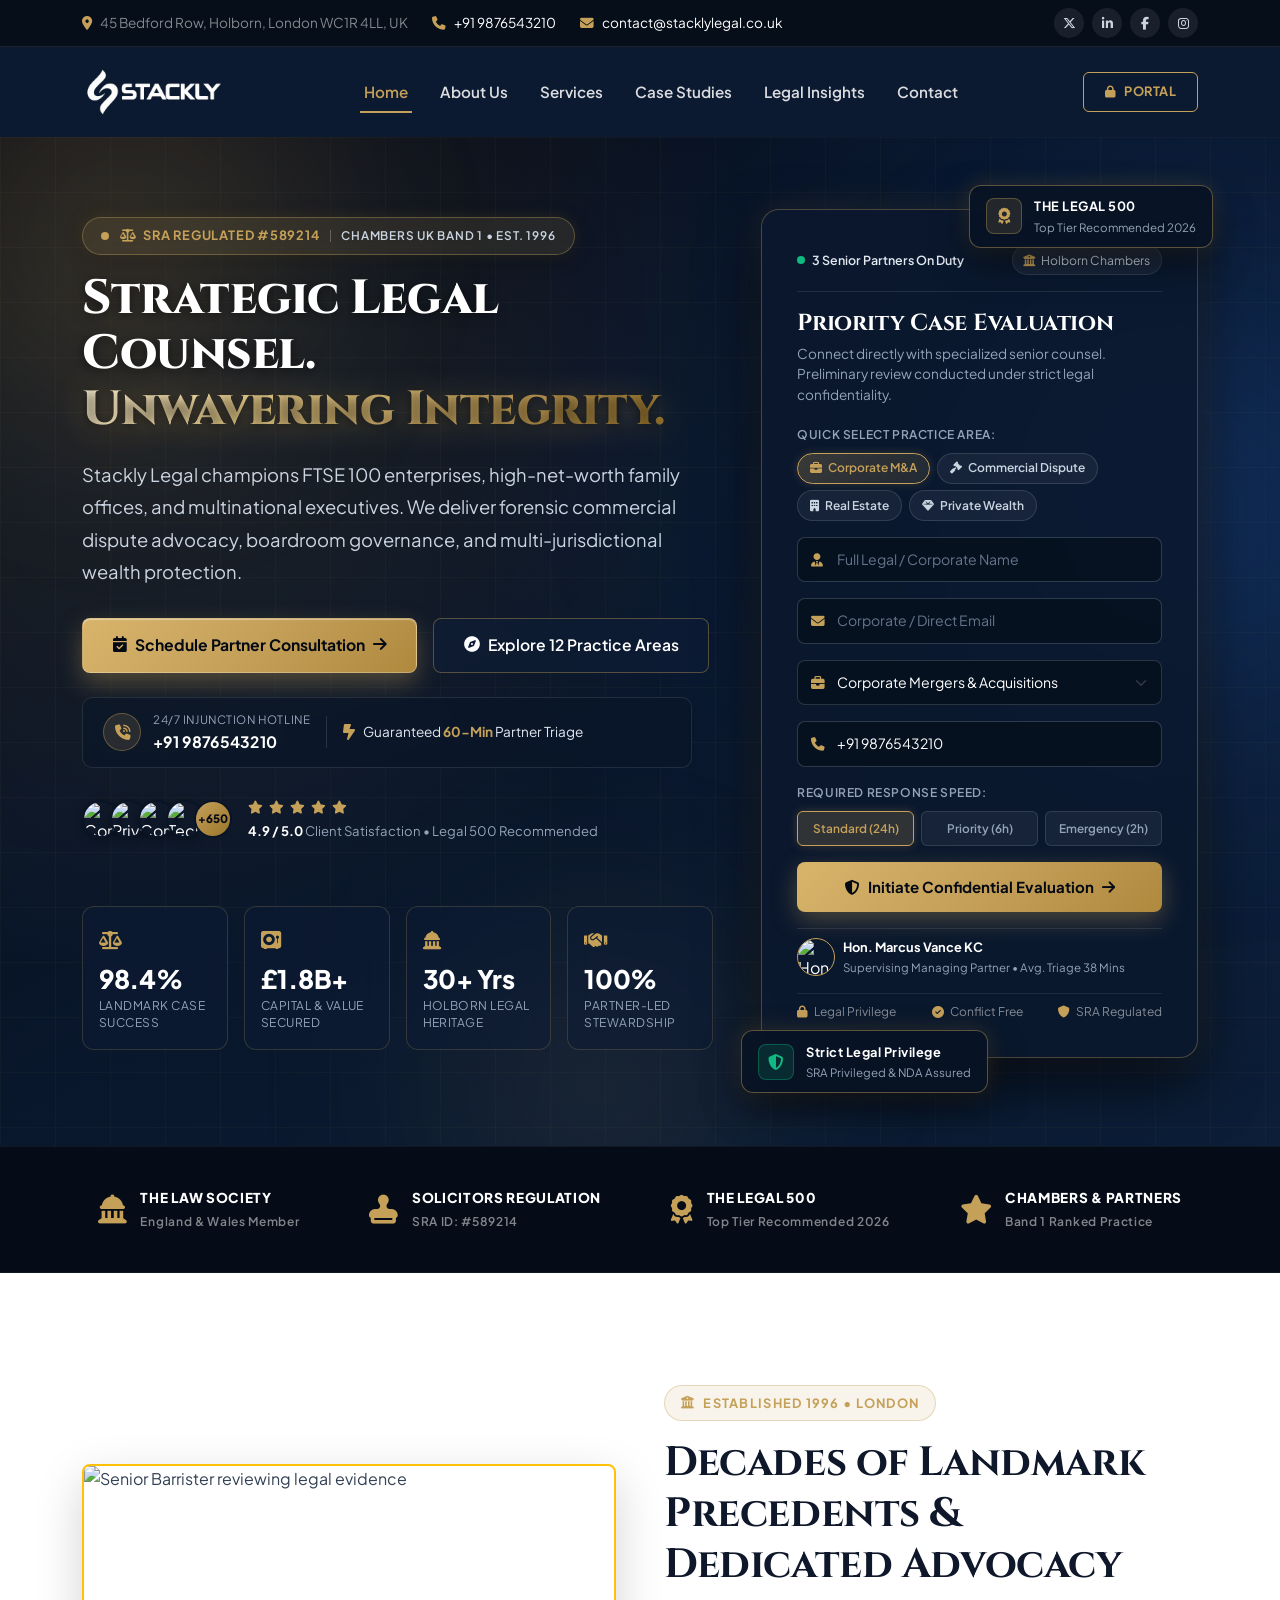
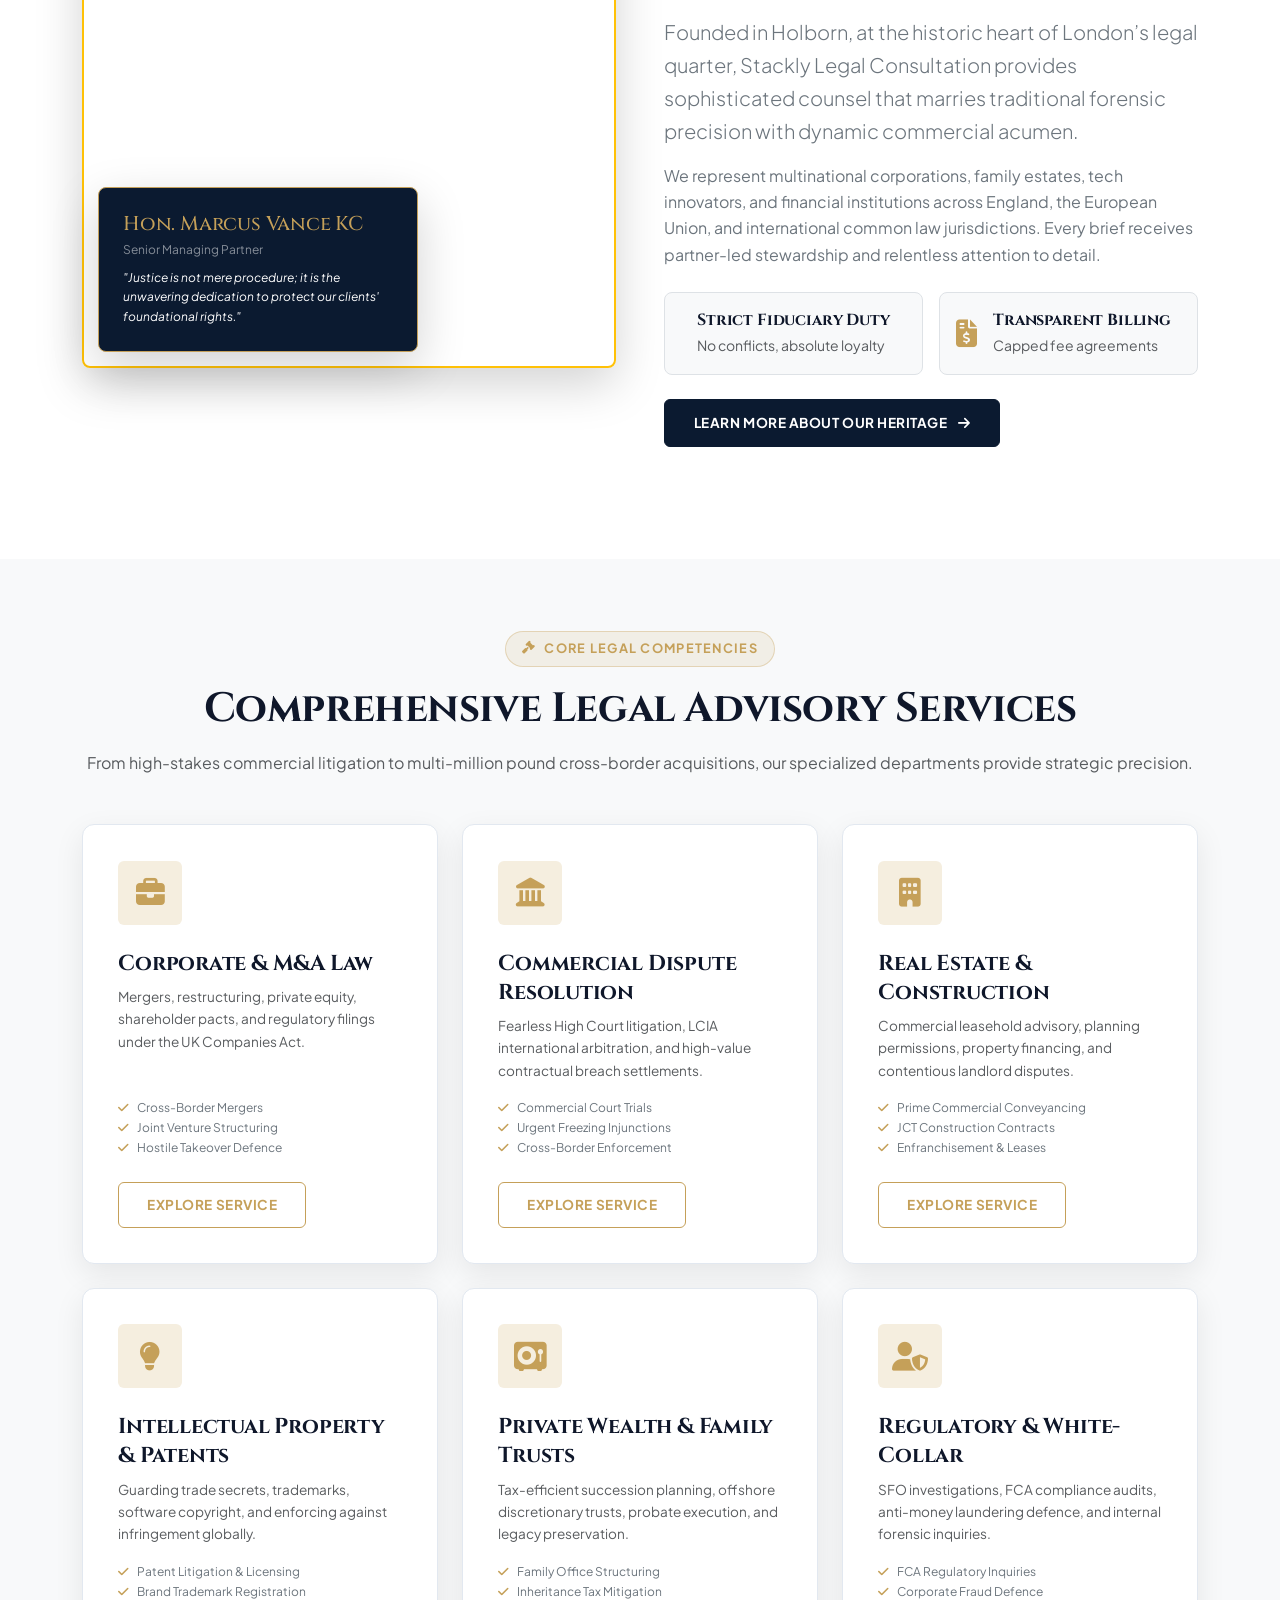
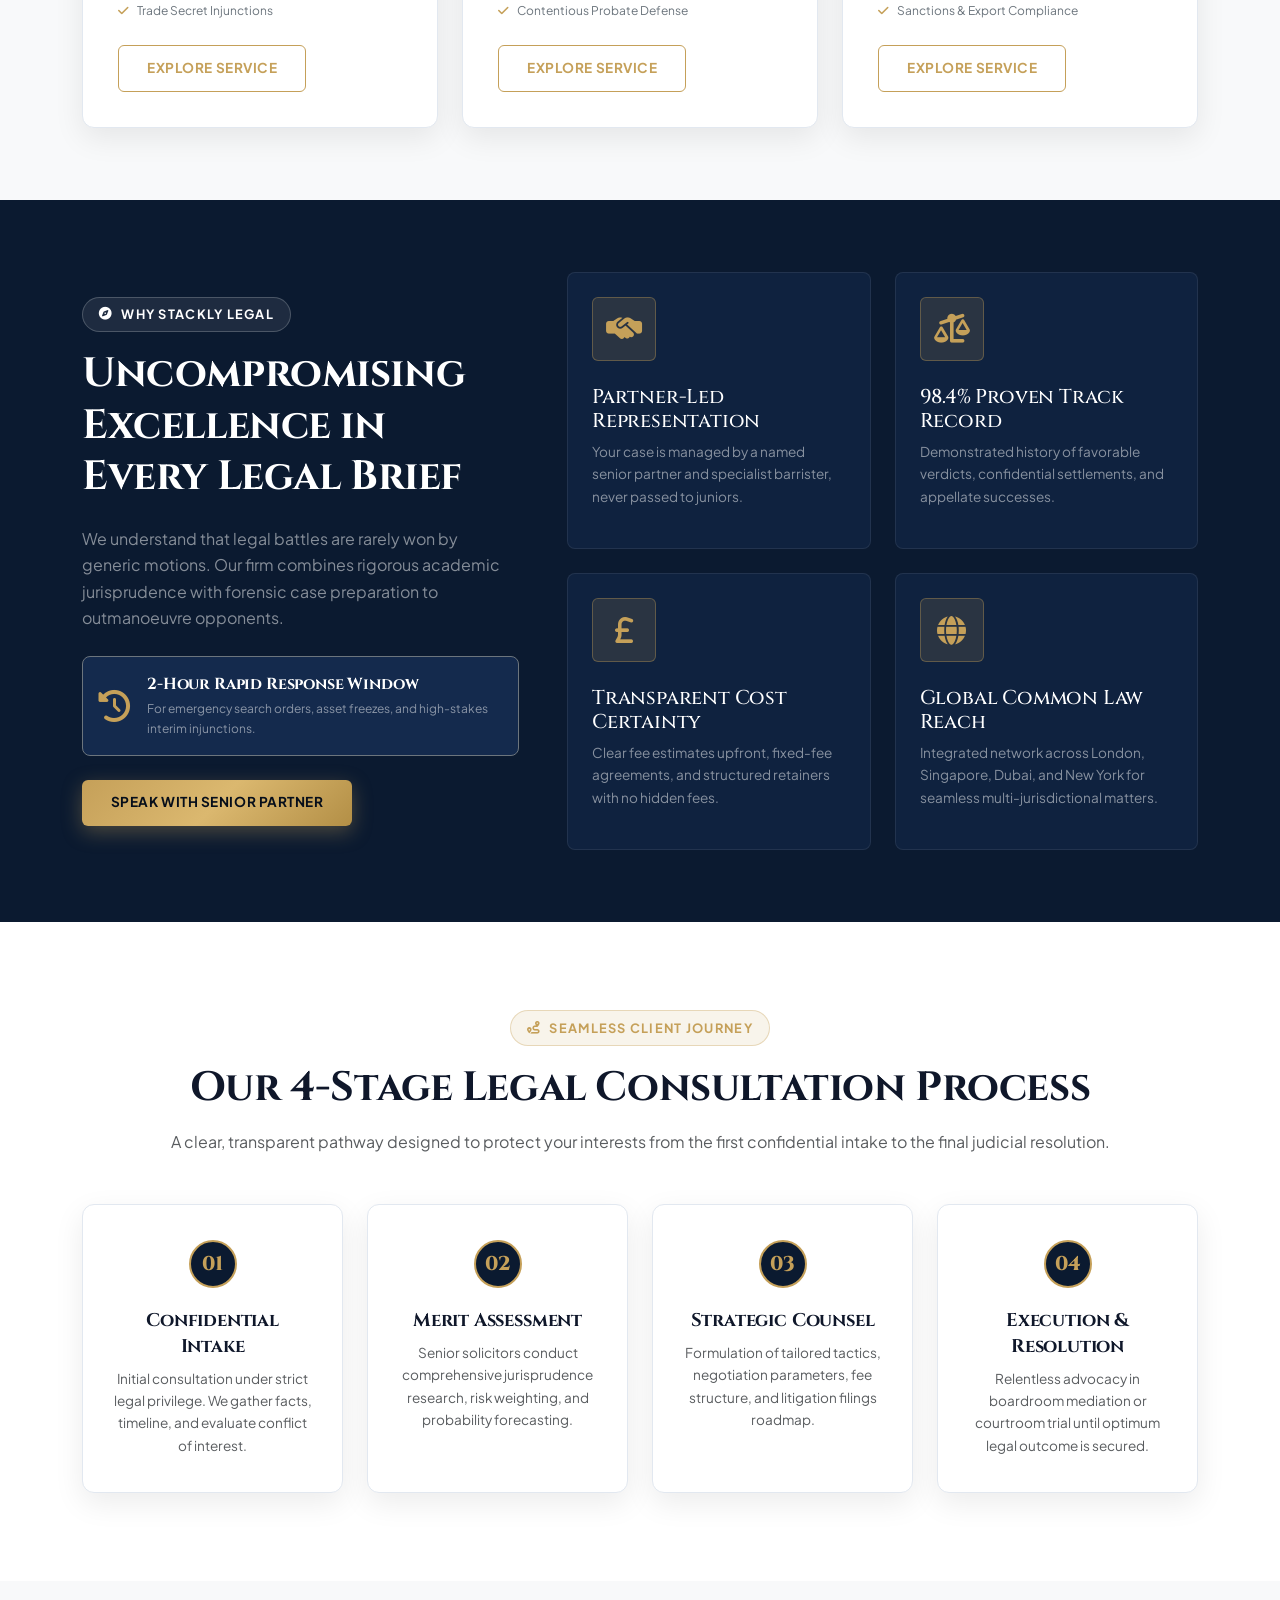
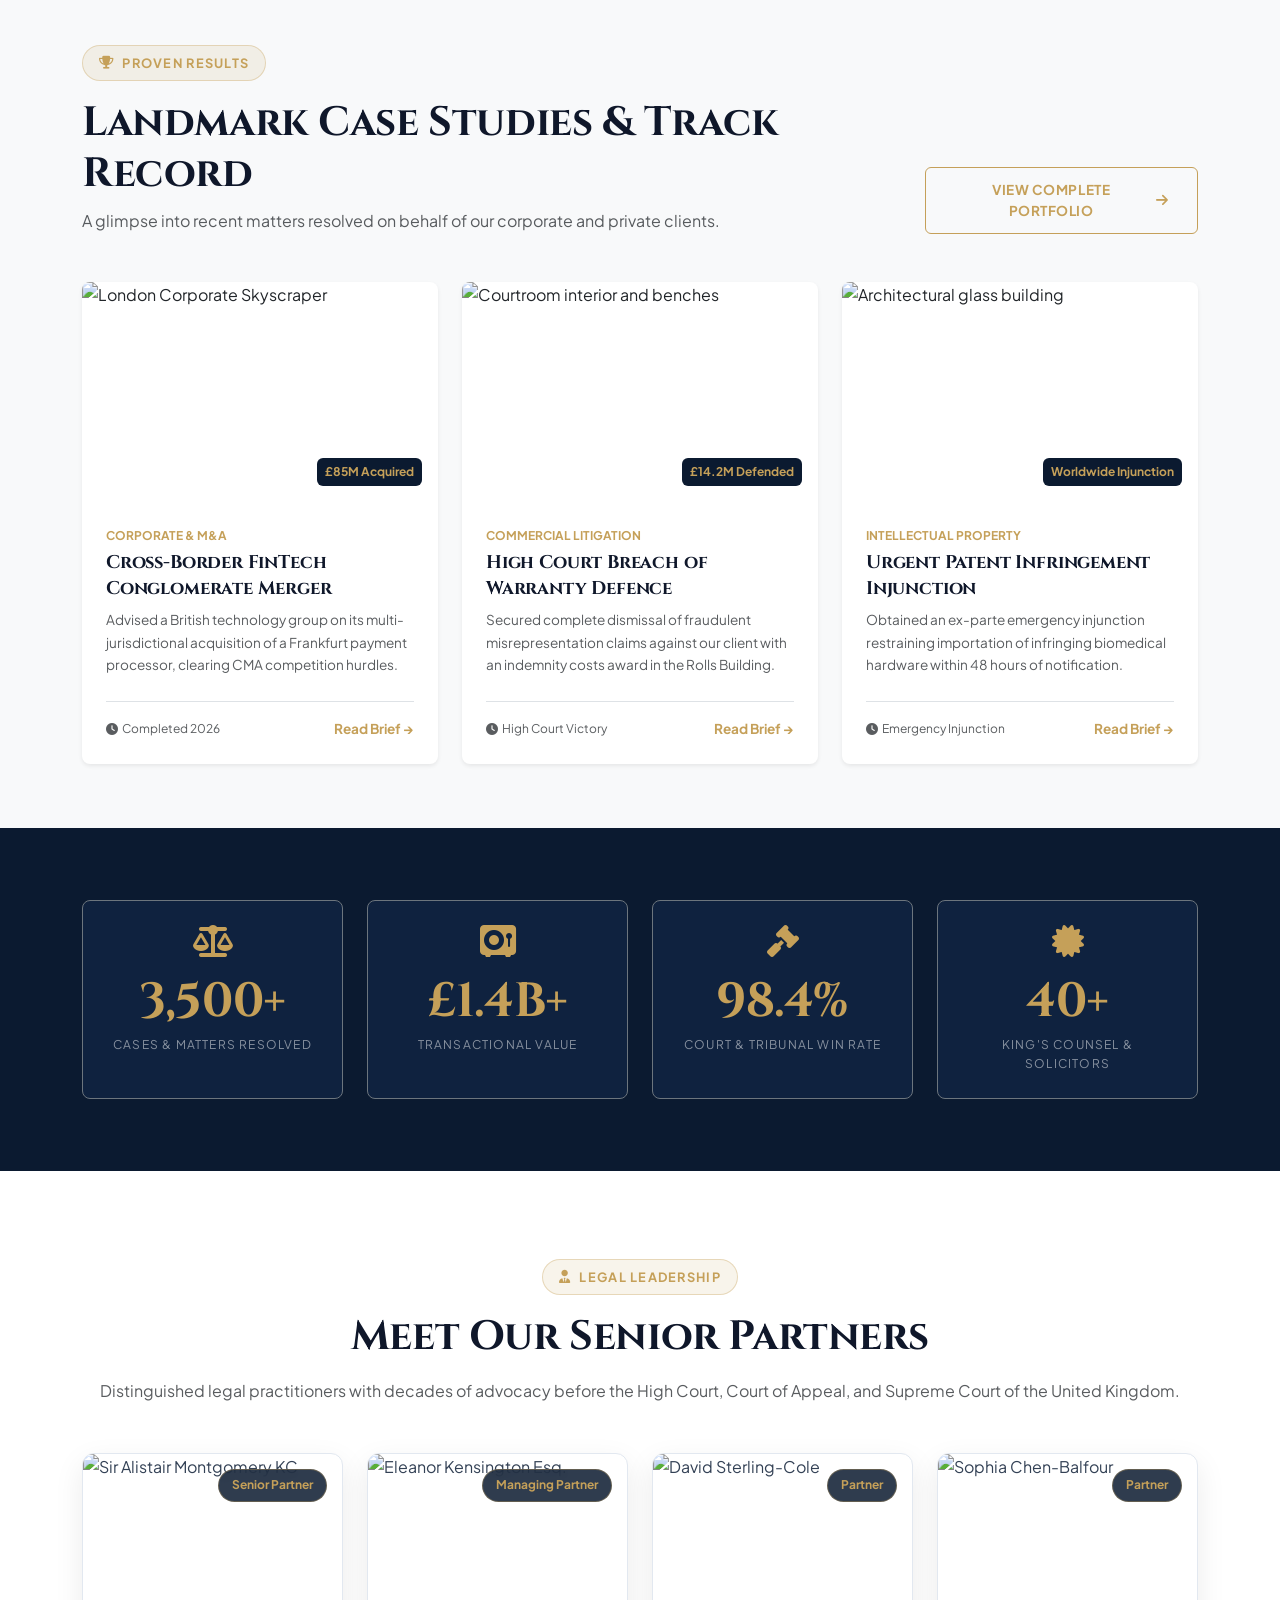
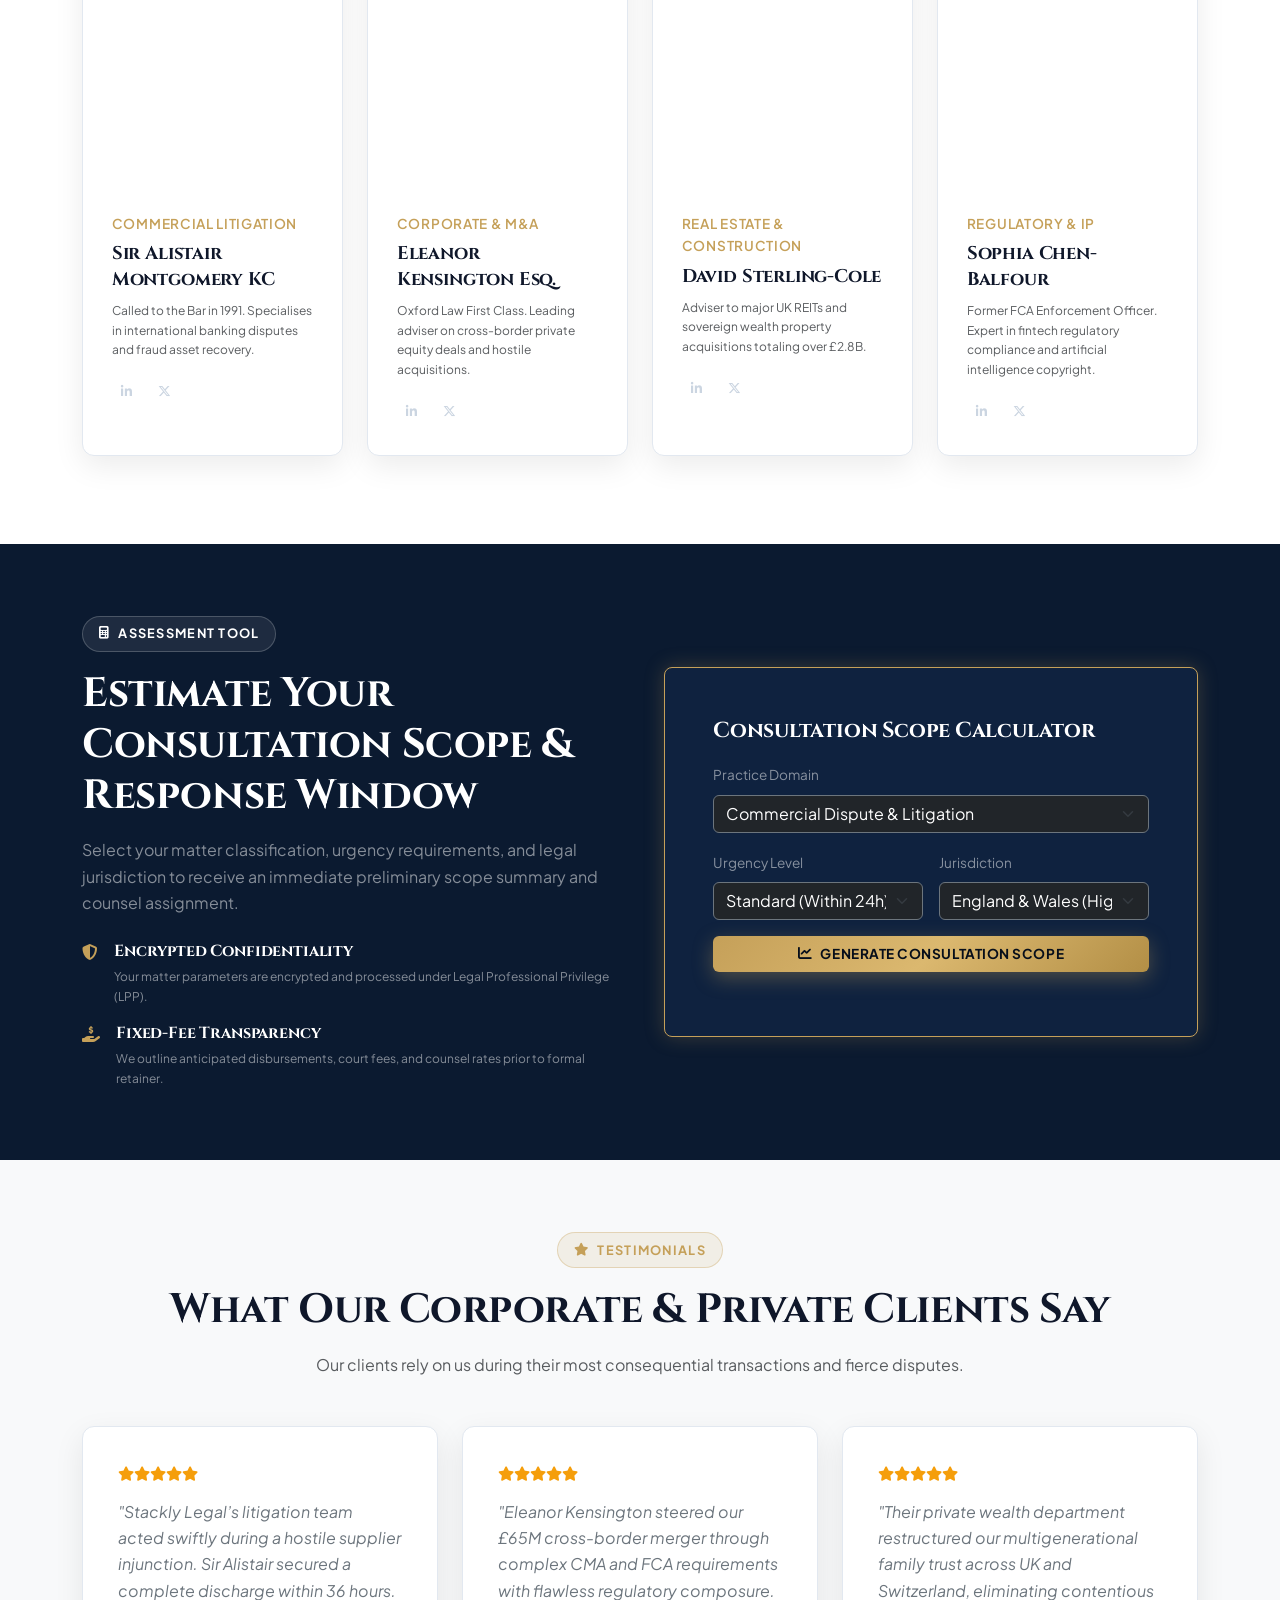
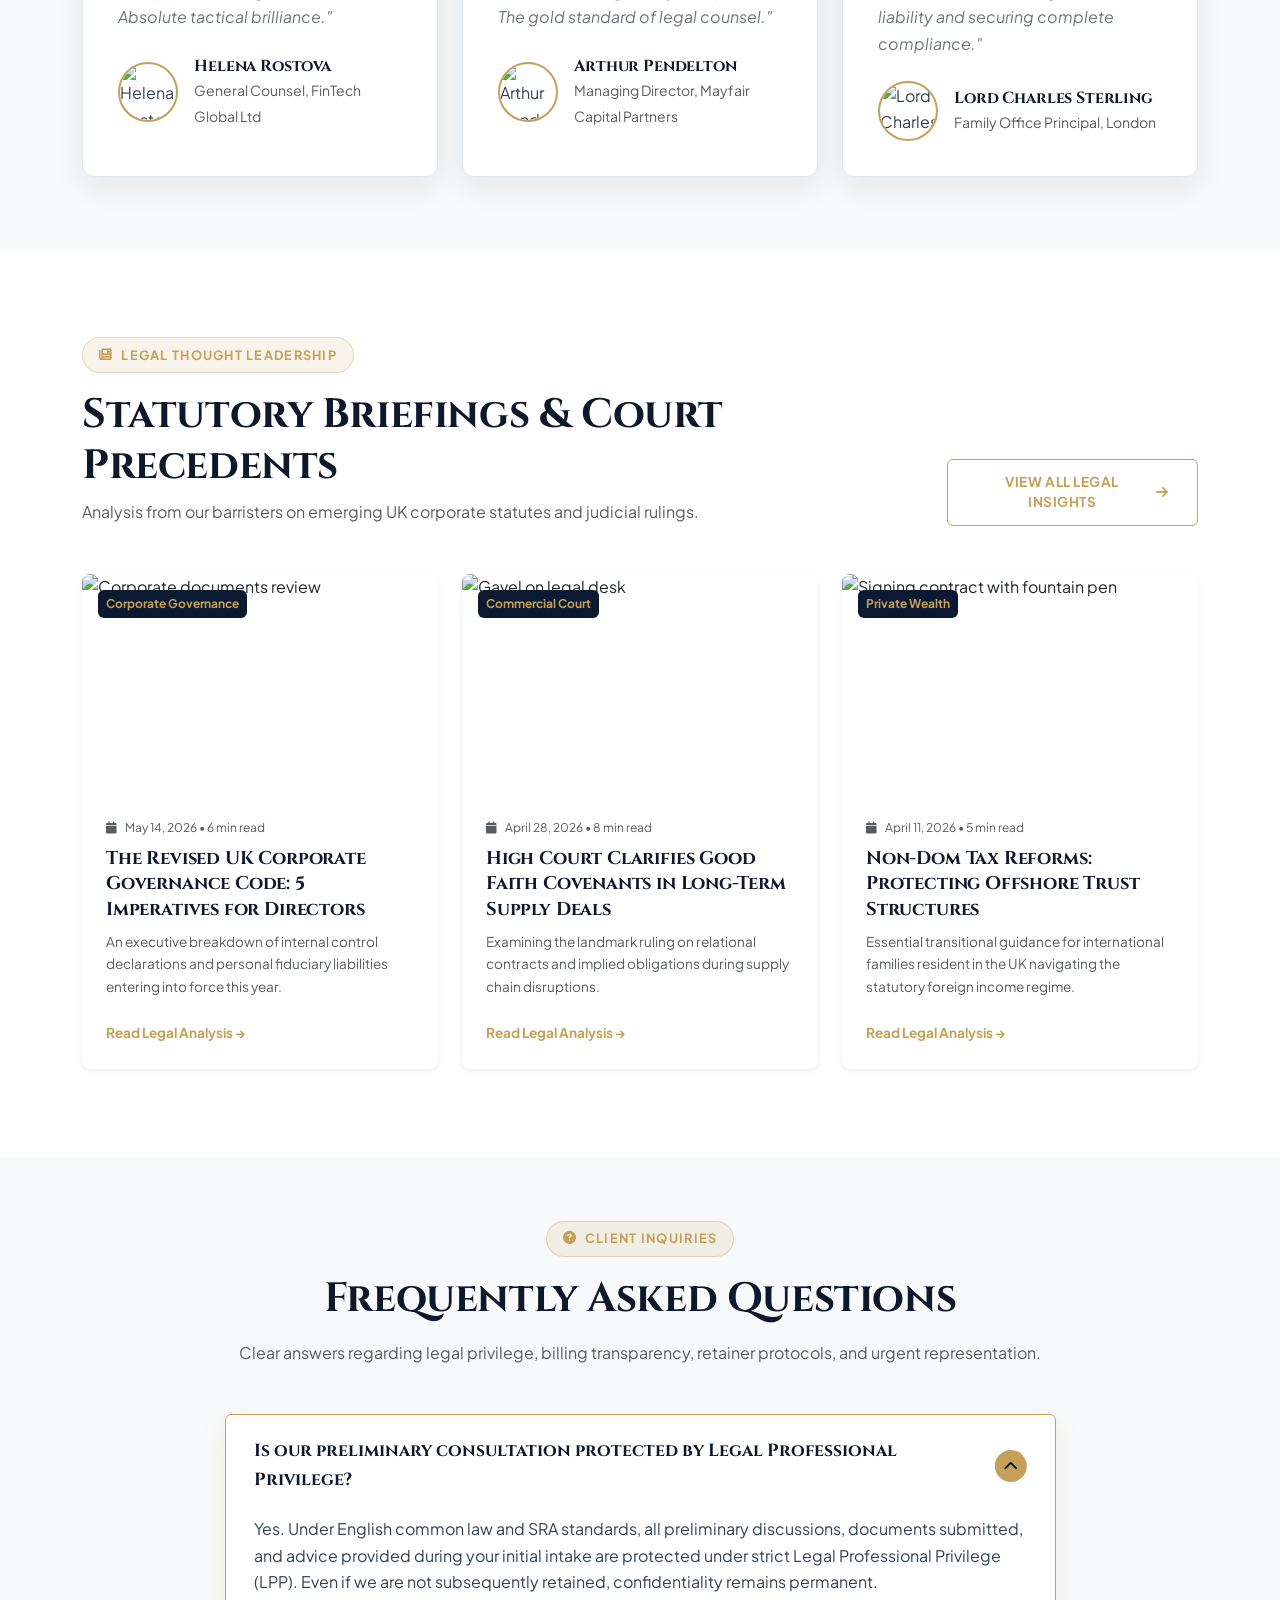
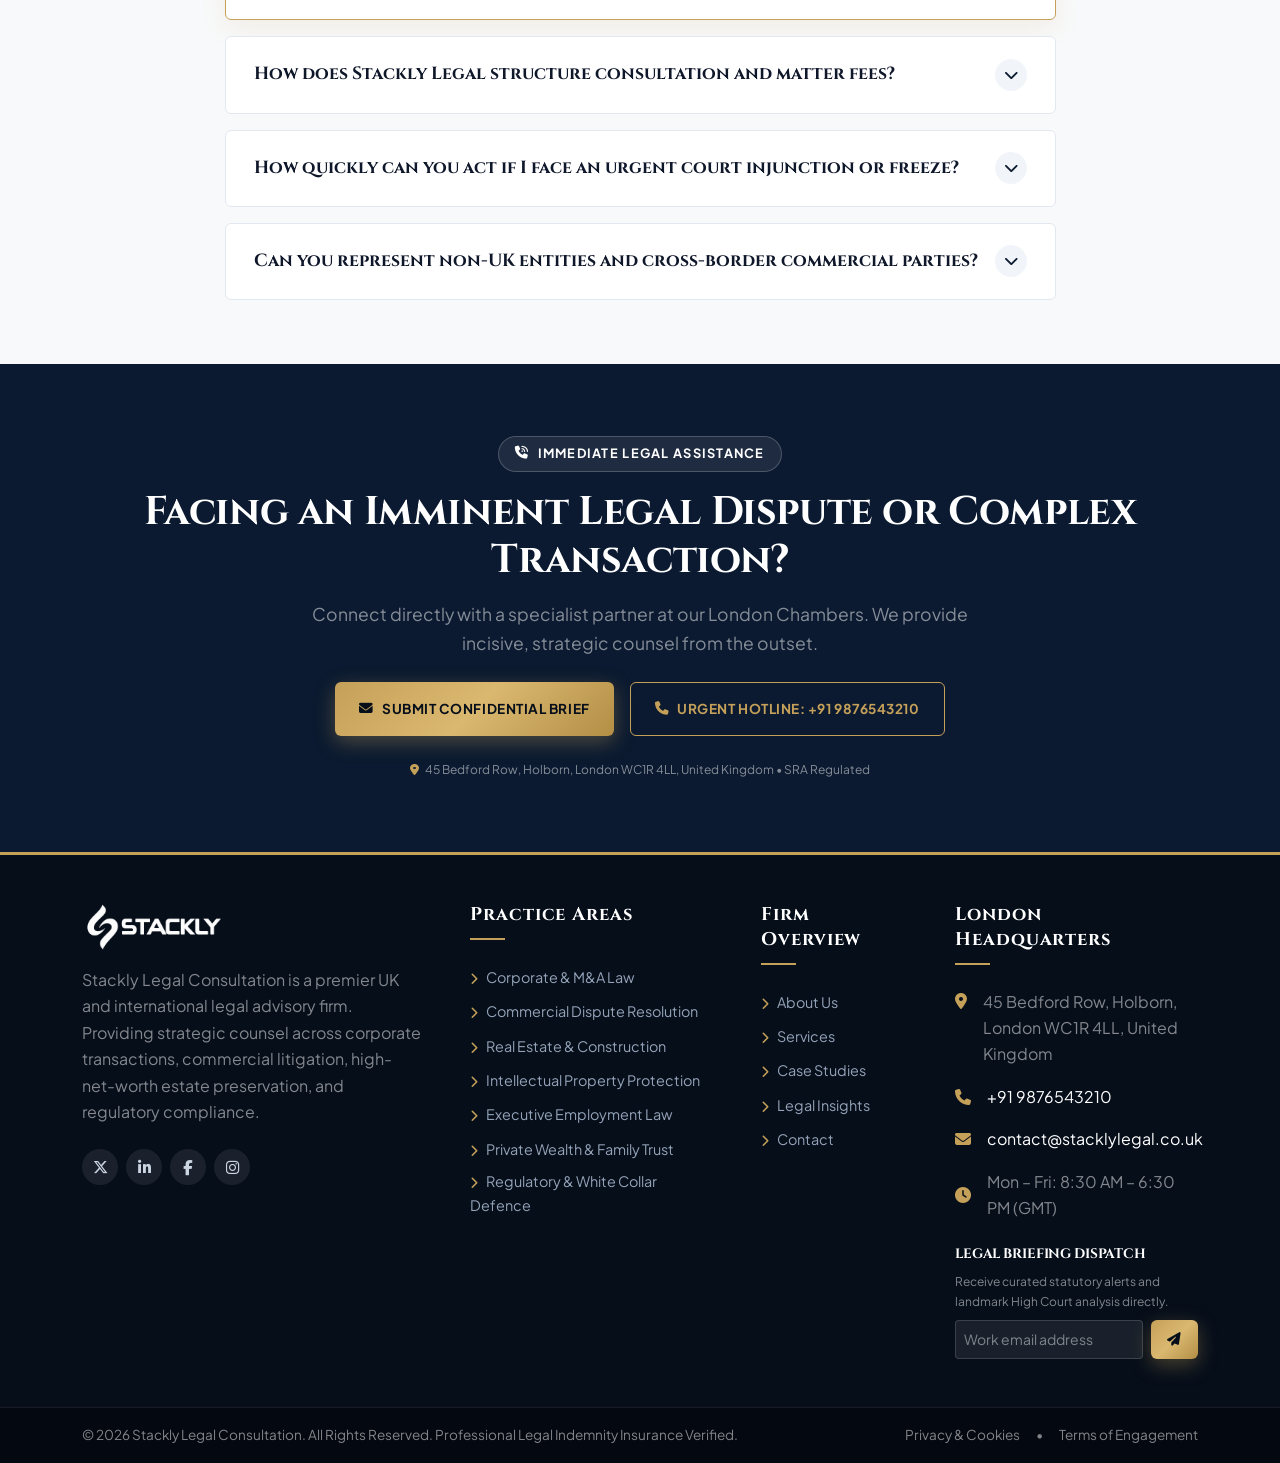
==== index.html @ b8ff61b1 "first commit" ====
<!doctype html>
<html lang="en">
  <head>
    <meta charset="UTF-8" />
    <meta name="viewport" content="width=device-width, initial-scale=1.0" />
    <title>
      Stackly Legal Consultation | Premier UK & International Solicitors
    </title>
    <meta
      name="description"
      content="Authoritative legal counsel in Corporate M&A, Commercial Litigation, Real Estate, and Private Wealth. SRA regulated solicitors in Holborn, London."
    />

    <!-- Favicon -->
    <link rel="icon" type="image/webp" href="assets/images/logoStackly.webp" />

    <!-- Bootstrap 5.3 CSS -->
    <link
      href="https://cdn.jsdelivr.net/npm/bootstrap@5.3.0/dist/css/bootstrap.min.css"
      rel="stylesheet"
    />

    <!-- FontAwesome 6 Icons CDN -->
    <link
      rel="stylesheet"
      href="https://cdnjs.cloudflare.com/ajax/libs/font-awesome/6.7.2/css/all.min.css"
    />

    <!-- Google Fonts: Cinzel & Plus Jakarta Sans -->
    <link rel="preconnect" href="https://fonts.googleapis.com" />
    <link rel="preconnect" href="https://fonts.gstatic.com" crossorigin />
    <link
      href="https://fonts.googleapis.com/css2?family=Cinzel:wght@600;700;800;900&family=Plus+Jakarta+Sans:wght@300;400;500;600;700;800&display=swap"
      rel="stylesheet"
    />

    <!-- Master Stylesheet -->
    <link rel="stylesheet" href="assets/css/styles.css" />
  </head>
  <body>
    <!-- Dynamic Header Component Placeholder -->
    <div id="header-placeholder"></div>

    <!-- MAIN CONTENT CONTAINER -->
    <main>
      <!-- ── SECTION 1: HERO SECTION ─────────────────────────────────────────── -->
      <section class="home-hero-section">
        <!-- Ambient Atmospheric Lighting Elements -->
        <div class="hero-ambient-glow glow-1"></div>
        <div class="hero-ambient-glow glow-2"></div>
        <div class="hero-ambient-glow glow-3"></div>
        <div class="hero-grid-overlay"></div>
        <div class="hero-bg-silhouette"></div>

        <div class="container position-relative z-2">
          <div class="row align-items-center g-5">
            <!-- Left Hero Content Column -->
            <div class="col-lg-7 col-12 home-hero-content">
              <!-- SRA Prestige Authority Pill -->
              <div class="hero-prestige-pill mb-3">
                <span class="hero-pulse-dot"></span>
                <span class="pill-bold">
                  <i class="fa-solid fa-scale-balanced me-1 text-gold"></i> SRA
                  REGULATED #589214
                </span>
                <span class="pill-divider"></span>
                <span class="pill-text"
                  >CHAMBERS UK BAND 1 &bull; EST. 1996</span
                >
              </div>

              <!-- Main Hero Headline -->
              <h1 class="hero-headline">
                Strategic Legal Counsel.<br />
                <span class="hero-gold-text">Unwavering Integrity.</span>
              </h1>

              <!-- Hero Tagline / Subtitle -->
              <p class="hero-tagline">
                Stackly Legal champions FTSE 100 enterprises, high-net-worth
                family offices, and multinational executives. We deliver
                forensic commercial dispute advocacy, boardroom governance, and
                multi-jurisdictional wealth protection.
              </p>

              <!-- Hero CTA Buttons -->
              <div
                class="hero-cta-group d-flex flex-wrap align-items-center gap-3 mb-4"
              >
                <a href="#" class="btn btn-hero-gold">
                  <i class="fa-solid fa-calendar-check me-2"></i>Schedule
                  Partner Consultation
                  <i class="fa-solid fa-arrow-right ms-2 btn-arrow"></i>
                </a>
                <a href="#" class="btn btn-hero-outline">
                  <i class="fa-solid fa-compass me-2"></i>Explore 12 Practice
                  Areas
                </a>
              </div>

              <!-- Fast Assurance & Direct Crisis Line -->
              <div
                class="hero-hotline-strip d-flex flex-wrap align-items-center gap-3 mb-4"
              >
                <a href="#" class="hero-hotline-item">
                  <span class="hotline-icon-pulse"
                    ><i class="fa-solid fa-phone-volume"></i
                  ></span>
                  <div>
                    <span class="hotline-sub">24/7 Injunction Hotline</span>
                    <strong class="hotline-tel">+91 9876543210</strong>
                  </div>
                </a>
                <div class="hero-hotline-divider d-none d-sm-block"></div>
                <div class="hero-triage-badge d-flex align-items-center">
                  <i class="fa-solid fa-bolt-lightning text-gold me-2 fs-6"></i>
                  <span>Guaranteed <strong>60-Min</strong> Partner Triage</span>
                </div>
              </div>

              <!-- Social Proof & Client Trust Stack -->
              <div
                class="hero-trust-proof d-flex flex-wrap align-items-center gap-3 mb-5"
              >
                <div class="hero-avatar-stack">
                  <img
                    src="https://images.unsplash.com/photo-1534528741775-53994a69daeb?auto=format&fit=crop&w=120&q=80"
                    alt="Corporate General Counsel Client"
                    class="avatar-item"
                  />
                  <img
                    src="https://images.unsplash.com/photo-1507003211169-0a1dd7228f2d?auto=format&fit=crop&w=120&q=80"
                    alt="Private Wealth Client"
                    class="avatar-item"
                  />
                  <img
                    src="https://images.unsplash.com/photo-1573496359142-b8d87734a5a2?auto=format&fit=crop&w=120&q=80"
                    alt="Commercial Enterprise Director"
                    class="avatar-item"
                  />
                  <img
                    src="https://images.unsplash.com/photo-1560250097-0b93528c311a?auto=format&fit=crop&w=120&q=80"
                    alt="Tech Founder Client"
                    class="avatar-item"
                  />
                  <span class="avatar-counter">+650</span>
                </div>
                <div class="hero-trust-details">
                  <div class="hero-stars text-gold">
                    <i class="fa-solid fa-star"></i>
                    <i class="fa-solid fa-star"></i>
                    <i class="fa-solid fa-star"></i>
                    <i class="fa-solid fa-star"></i>
                    <i class="fa-solid fa-star"></i>
                  </div>
                  <span class="hero-trust-caption">
                    <strong>4.9 / 5.0</strong> Client Satisfaction &bull; Legal
                    500 Recommended
                  </span>
                </div>
              </div>

              <!-- Hero Stats Matrix (4 Glass Cards) -->
              <div class="row g-3 hero-stats-matrix">
                <div class="col-6 col-sm-3">
                  <div class="hero-stat-card">
                    <div class="stat-icon">
                      <i class="fa-solid fa-scale-balanced"></i>
                    </div>
                    <h3 class="stat-number">98.4%</h3>
                    <p class="stat-label">Landmark Case Success</p>
                  </div>
                </div>
                <div class="col-6 col-sm-3">
                  <div class="hero-stat-card">
                    <div class="stat-icon">
                      <i class="fa-solid fa-vault"></i>
                    </div>
                    <h3 class="stat-number">£1.8B+</h3>
                    <p class="stat-label">Capital &amp; Value Secured</p>
                  </div>
                </div>
                <div class="col-6 col-sm-3">
                  <div class="hero-stat-card">
                    <div class="stat-icon">
                      <i class="fa-solid fa-landmark-dome"></i>
                    </div>
                    <h3 class="stat-number">30+ Yrs</h3>
                    <p class="stat-label">Holborn Legal Heritage</p>
                  </div>
                </div>
                <div class="col-6 col-sm-3">
                  <div class="hero-stat-card">
                    <div class="stat-icon">
                      <i class="fa-solid fa-handshake"></i>
                    </div>
                    <h3 class="stat-number">100%</h3>
                    <p class="stat-label">Partner-Led Stewardship</p>
                  </div>
                </div>
              </div>
            </div>

            <!-- Right Hero Column: Executive Consultation Suite & Floating Accolades -->
            <div class="col-lg-5 col-12">
              <div class="hero-card-container position-relative">
                <!-- Floating Accolade Badge 1 (Top-Right) -->
                <div
                  class="hero-floating-badge badge-top-floating d-none d-sm-flex"
                >
                  <div class="floating-icon-circle">
                    <i class="fa-solid fa-award"></i>
                  </div>
                  <div>
                    <strong class="floating-title">THE LEGAL 500</strong>
                    <span class="floating-sub">Top Tier Recommended 2026</span>
                  </div>
                </div>

                <!-- Floating Accolade Badge 2 (Bottom-Left) -->
                <div
                  class="hero-floating-badge badge-bottom-floating d-none d-sm-flex"
                >
                  <div class="floating-icon-circle circle-shield">
                    <i class="fa-solid fa-shield-halved"></i>
                  </div>
                  <div>
                    <strong class="floating-title"
                      >Strict Legal Privilege</strong
                    >
                    <span class="floating-sub"
                      >SRA Privileged &amp; NDA Assured</span
                    >
                  </div>
                </div>

                <!-- The Executive Priority Intake Card -->
                <div class="hero-intake-card">
                  <!-- Card Header Bar -->
                  <div
                    class="d-flex justify-content-between align-items-center mb-3 pb-3 border-bottom border-secondary border-opacity-25"
                  >
                    <span class="hero-live-counsel">
                      <span class="pulse-dot-green"></span> 3 Senior Partners On
                      Duty
                    </span>
                    <span class="hero-chambers-tag">
                      <i
                        class="fa-solid fa-building-columns text-gold me-1"
                      ></i>
                      Holborn Chambers
                    </span>
                  </div>

                  <h3 class="intake-card-title">Priority Case Evaluation</h3>
                  <p class="intake-card-desc">
                    Connect directly with specialized senior counsel.
                    Preliminary review conducted under strict legal
                    confidentiality.
                  </p>

                  <!-- Interactive Practice Area Quick Filter Pills -->
                  <div class="mb-3">
                    <label class="intake-field-label"
                      >Quick Select Practice Area:</label
                    >
                    <div class="hero-pill-selector" id="heroPillSelector">
                      <button
                        type="button"
                        class="pill-select-btn active"
                        data-practice="corporate"
                      >
                        <i class="fa-solid fa-briefcase me-1"></i> Corporate
                        M&amp;A
                      </button>
                      <button
                        type="button"
                        class="pill-select-btn"
                        data-practice="litigation"
                      >
                        <i class="fa-solid fa-gavel me-1"></i> Commercial
                        Dispute
                      </button>
                      <button
                        type="button"
                        class="pill-select-btn"
                        data-practice="real-estate"
                      >
                        <i class="fa-solid fa-building me-1"></i> Real Estate
                      </button>
                      <button
                        type="button"
                        class="pill-select-btn"
                        data-practice="private-wealth"
                      >
                        <i class="fa-solid fa-gem me-1"></i> Private Wealth
                      </button>
                    </div>
                  </div>

                  <!-- Intake Form -->
                  <form id="heroQuickForm">
                    <div class="form-group-wrap mb-3">
                      <span class="input-icon"
                        ><i class="fa-solid fa-user-tie"></i
                      ></span>
                      <input
                        type="text"
                        class="form-control hero-input"
                        placeholder="Full Legal / Corporate Name"
                        required
                      />
                    </div>

                    <div class="form-group-wrap mb-3">
                      <span class="input-icon"
                        ><i class="fa-solid fa-envelope"></i
                      ></span>
                      <input
                        type="email"
                        class="form-control hero-input"
                        placeholder="Corporate / Direct Email"
                        required
                      />
                    </div>

                    <div class="form-group-wrap mb-3">
                      <span class="input-icon"
                        ><i class="fa-solid fa-briefcase"></i
                      ></span>
                      <select
                        class="form-select hero-select"
                        id="heroPracticeSelect"
                        required
                      >
                        <option value="corporate" selected>
                          Corporate Mergers &amp; Acquisitions
                        </option>
                        <option value="litigation">
                          Commercial Dispute Resolution
                        </option>
                        <option value="real-estate">
                          Real Estate &amp; Construction Law
                        </option>
                        <option value="ip">
                          Intellectual Property &amp; Patents
                        </option>
                        <option value="private-wealth">
                          Private Wealth &amp; Family Office
                        </option>
                        <option value="compliance">
                          Regulatory &amp; White Collar Defence
                        </option>
                      </select>
                    </div>

                    <div class="form-group-wrap mb-3">
                      <span class="input-icon"
                        ><i class="fa-solid fa-phone"></i
                      ></span>
                      <input
                        type="tel"
                        class="form-control hero-input"
                        value="+91 9876543210"
                        placeholder="Direct Contact Number"
                        required
                      />
                    </div>

                    <!-- Urgency Level Selection -->
                    <div class="mb-3">
                      <label class="intake-field-label"
                        >Required Response Speed:</label
                      >
                      <div class="hero-urgency-selector">
                        <label class="urgency-option">
                          <input
                            type="radio"
                            name="heroUrgency"
                            value="standard"
                            checked
                          />
                          <span class="urgency-pill">Standard (24h)</span>
                        </label>
                        <label class="urgency-option">
                          <input
                            type="radio"
                            name="heroUrgency"
                            value="priority"
                          />
                          <span class="urgency-pill priority"
                            >Priority (6h)</span
                          >
                        </label>
                        <label class="urgency-option">
                          <input
                            type="radio"
                            name="heroUrgency"
                            value="emergency"
                          />
                          <span class="urgency-pill emergency"
                            >Emergency (2h)</span
                          >
                        </label>
                      </div>
                    </div>

                    <!-- Submit Button -->
                    <button
                      type="submit"
                      class="btn btn-hero-submit w-100 mb-3"
                      id="heroSubmitBtn"
                    >
                      <i class="fa-solid fa-shield-halved me-2"></i>Initiate
                      Confidential Evaluation
                      <i class="fa-solid fa-arrow-right ms-2 btn-arrow"></i>
                    </button>

                    <!-- Partner Supervisory Attribution & Security Badges -->
                    <div
                      class="hero-card-partner-lead d-flex align-items-center gap-2 pt-2 border-top border-secondary border-opacity-25"
                    >
                      <img
                        src="https://images.unsplash.com/photo-1507679799987-c73779587ccf?auto=format&fit=crop&w=120&q=80"
                        alt="Hon. Marcus Vance KC"
                        class="lead-partner-avatar"
                      />
                      <div class="lead-partner-text">
                        <span class="partner-name">Hon. Marcus Vance KC</span>
                        <span class="partner-role"
                          >Supervising Managing Partner &bull; Avg. Triage 38
                          Mins</span
                        >
                      </div>
                    </div>

                    <!-- Trust Checklist Footnotes -->
                    <div
                      class="hero-intake-guarantees d-flex justify-content-between align-items-center mt-3 pt-2 text-white-50 fs-8"
                    >
                      <span
                        ><i class="fa-solid fa-lock text-gold me-1"></i> Legal
                        Privilege</span
                      >
                      <span
                        ><i class="fa-solid fa-circle-check text-gold me-1"></i>
                        Conflict Free</span
                      >
                      <span
                        ><i class="fa-solid fa-shield text-gold me-1"></i> SRA
                        Regulated</span
                      >
                    </div>
                  </form>
                </div>
              </div>
            </div>
          </div>
        </div>
      </section>

      <!-- ── SECTION 2: ACCREDITATIONS & REGULATORY RECOGNITIONS ─────────────── -->
      <section class="accreditations-bar">
        <div class="container">
          <div class="row align-items-center justify-content-between g-4">
            <div class="col-6 col-md-auto">
              <div class="accred-logo-card">
                <i class="fa-solid fa-landmark-dome"></i>
                <div>
                  <strong class="d-block text-white">THE LAW SOCIETY</strong>
                  <span class="fs-8 text-white-50"
                    >England &amp; Wales Member</span
                  >
                </div>
              </div>
            </div>
            <div class="col-6 col-md-auto">
              <div class="accred-logo-card">
                <i class="fa-solid fa-stamp"></i>
                <div>
                  <strong class="d-block text-white"
                    >SOLICITORS REGULATION</strong
                  >
                  <span class="fs-8 text-white-50">SRA ID: #589214</span>
                </div>
              </div>
            </div>
            <div class="col-6 col-md-auto">
              <div class="accred-logo-card">
                <i class="fa-solid fa-award"></i>
                <div>
                  <strong class="d-block text-white">THE LEGAL 500</strong>
                  <span class="fs-8 text-white-50"
                    >Top Tier Recommended 2026</span
                  >
                </div>
              </div>
            </div>
            <div class="col-6 col-md-auto">
              <div class="accred-logo-card">
                <i class="fa-solid fa-star"></i>
                <div>
                  <strong class="d-block text-white"
                    >CHAMBERS &amp; PARTNERS</strong
                  >
                  <span class="fs-8 text-white-50">Band 1 Ranked Practice</span>
                </div>
              </div>
            </div>
          </div>
        </div>
      </section>

      <!-- ── SECTION 3: ABOUT FIRM & HERITAGE ────────────────────────────────── -->
      <section class="py-5 my-5">
        <div class="container py-3">
          <div class="row align-items-center g-5">
            <div class="col-lg-6 col-12">
              <div class="position-relative">
                <div
                  class="img-hover-zoom rounded-3 shadow-lg border border-2 border-warning"
                >
                  <img
                    src="https://images.unsplash.com/photo-1507679799987-c73779587ccf?auto=format&fit=crop&w=1000&q=80"
                    alt="Senior Barrister reviewing legal evidence"
                    class="img-fluid"
                    style="height: 500px; object-fit: cover"
                  />
                </div>
                <div
                  class="position-absolute bottom-0 start-0 bg-navy text-white p-4 rounded-3 m-3 shadow-lg border-gold-glow d-none d-sm-block"
                  style="max-width: 320px"
                >
                  <h4 class="text-gold h5 mb-1">Hon. Marcus Vance KC</h4>
                  <p class="text-white-50 fs-8 mb-2">Senior Managing Partner</p>
                  <p class="fs-8 text-white mb-0 fst-italic">
                    "Justice is not mere procedure; it is the unwavering
                    dedication to protect our clients' foundational rights."
                  </p>
                </div>
              </div>
            </div>

            <div class="col-lg-6 col-12">
              <span class="legal-badge"
                ><i class="fa-solid fa-building-columns"></i> Established 1996
                &bull; London</span
              >
              <h2 class="mb-4">
                Decades of Landmark Precedents &amp; Dedicated Advocacy
              </h2>
              <p class="lead text-secondary mb-3">
                Founded in Holborn, at the historic heart of London’s legal
                quarter, Stackly Legal Consultation provides sophisticated
                counsel that marries traditional forensic precision with dynamic
                commercial acumen.
              </p>
              <p class="text-secondary mb-4">
                We represent multinational corporations, family estates, tech
                innovators, and financial institutions across England, the
                European Union, and international common law jurisdictions.
                Every brief receives partner-led stewardship and relentless
                attention to detail.
              </p>

              <div class="row g-3 mb-4">
                <div class="col-sm-6">
                  <div
                    class="d-flex align-items-center gap-3 p-3 bg-light rounded-3 border"
                  >
                    <i class="fa-solid fa-shield-check text-gold fs-3"></i>
                    <div>
                      <h6 class="mb-0 fw-bold">Strict Fiduciary Duty</h6>
                      <small class="text-muted"
                        >No conflicts, absolute loyalty</small
                      >
                    </div>
                  </div>
                </div>
                <div class="col-sm-6">
                  <div
                    class="d-flex align-items-center gap-3 p-3 bg-light rounded-3 border"
                  >
                    <i
                      class="fa-solid fa-file-invoice-dollar text-gold fs-3"
                    ></i>
                    <div>
                      <h6 class="mb-0 fw-bold">Transparent Billing</h6>
                      <small class="text-muted">Capped fee agreements</small>
                    </div>
                  </div>
                </div>
              </div>

              <a href="#" class="btn btn-navy">
                Learn More About Our Heritage
                <i class="fa-solid fa-arrow-right ms-2"></i>
              </a>
            </div>
          </div>
        </div>
      </section>

      <!-- ── SECTION 4: PRACTICE AREAS / SERVICES GRID ───────────────────────── -->
      <section class="py-5 bg-light">
        <div class="container py-4">
          <div class="text-center max-w-700 mx-auto mb-5">
            <span class="legal-badge"
              ><i class="fa-solid fa-gavel"></i> Core Legal Competencies</span
            >
            <h2 class="mb-3">Comprehensive Legal Advisory Services</h2>
            <p class="text-muted fs-6">
              From high-stakes commercial litigation to multi-million pound
              cross-border acquisitions, our specialized departments provide
              strategic precision.
            </p>
          </div>

          <div class="row g-4">
            <!-- Card 1 -->
            <div class="col-lg-4 col-md-6 col-12">
              <div class="legal-card">
                <div class="legal-icon-wrap">
                  <i class="fa-solid fa-briefcase"></i>
                </div>
                <h4 class="mb-2">Corporate &amp; M&amp;A Law</h4>
                <p class="text-muted fs-7 flex-grow-1">
                  Mergers, restructuring, private equity, shareholder pacts, and
                  regulatory filings under the UK Companies Act.
                </p>
                <ul class="list-unstyled fs-8 text-secondary mb-4">
                  <li>
                    <i class="fa-solid fa-check text-gold me-2"></i>Cross-Border
                    Mergers
                  </li>
                  <li>
                    <i class="fa-solid fa-check text-gold me-2"></i>Joint
                    Venture Structuring
                  </li>
                  <li>
                    <i class="fa-solid fa-check text-gold me-2"></i>Hostile
                    Takeover Defence
                  </li>
                </ul>
                <a
                  href="#"
                  class="btn btn-sm btn-outline-gold mt-auto align-self-start"
                  >Explore Service</a
                >
              </div>
            </div>

            <!-- Card 2 -->
            <div class="col-lg-4 col-md-6 col-12">
              <div class="legal-card">
                <div class="legal-icon-wrap">
                  <i class="fa-solid fa-landmark"></i>
                </div>
                <h4 class="mb-2">Commercial Dispute Resolution</h4>
                <p class="text-muted fs-7 flex-grow-1">
                  Fearless High Court litigation, LCIA international
                  arbitration, and high-value contractual breach settlements.
                </p>
                <ul class="list-unstyled fs-8 text-secondary mb-4">
                  <li>
                    <i class="fa-solid fa-check text-gold me-2"></i>Commercial
                    Court Trials
                  </li>
                  <li>
                    <i class="fa-solid fa-check text-gold me-2"></i>Urgent
                    Freezing Injunctions
                  </li>
                  <li>
                    <i class="fa-solid fa-check text-gold me-2"></i>Cross-Border
                    Enforcement
                  </li>
                </ul>
                <a
                  href="#"
                  class="btn btn-sm btn-outline-gold mt-auto align-self-start"
                  >Explore Service</a
                >
              </div>
            </div>

            <!-- Card 3 -->
            <div class="col-lg-4 col-md-6 col-12">
              <div class="legal-card">
                <div class="legal-icon-wrap">
                  <i class="fa-solid fa-building"></i>
                </div>
                <h4 class="mb-2">Real Estate &amp; Construction</h4>
                <p class="text-muted fs-7 flex-grow-1">
                  Commercial leasehold advisory, planning permissions, property
                  financing, and contentious landlord disputes.
                </p>
                <ul class="list-unstyled fs-8 text-secondary mb-4">
                  <li>
                    <i class="fa-solid fa-check text-gold me-2"></i>Prime
                    Commercial Conveyancing
                  </li>
                  <li>
                    <i class="fa-solid fa-check text-gold me-2"></i>JCT
                    Construction Contracts
                  </li>
                  <li>
                    <i class="fa-solid fa-check text-gold me-2"></i
                    >Enfranchisement &amp; Leases
                  </li>
                </ul>
                <a
                  href="#"
                  class="btn btn-sm btn-outline-gold mt-auto align-self-start"
                  >Explore Service</a
                >
              </div>
            </div>

            <!-- Card 4 -->
            <div class="col-lg-4 col-md-6 col-12">
              <div class="legal-card">
                <div class="legal-icon-wrap">
                  <i class="fa-solid fa-lightbulb"></i>
                </div>
                <h4 class="mb-2">Intellectual Property &amp; Patents</h4>
                <p class="text-muted fs-7 flex-grow-1">
                  Guarding trade secrets, trademarks, software copyright, and
                  enforcing against infringement globally.
                </p>
                <ul class="list-unstyled fs-8 text-secondary mb-4">
                  <li>
                    <i class="fa-solid fa-check text-gold me-2"></i>Patent
                    Litigation &amp; Licensing
                  </li>
                  <li>
                    <i class="fa-solid fa-check text-gold me-2"></i>Brand
                    Trademark Registration
                  </li>
                  <li>
                    <i class="fa-solid fa-check text-gold me-2"></i>Trade Secret
                    Injunctions
                  </li>
                </ul>
                <a
                  href="#"
                  class="btn btn-sm btn-outline-gold mt-auto align-self-start"
                  >Explore Service</a
                >
              </div>
            </div>

            <!-- Card 5 -->
            <div class="col-lg-4 col-md-6 col-12">
              <div class="legal-card">
                <div class="legal-icon-wrap">
                  <i class="fa-solid fa-vault"></i>
                </div>
                <h4 class="mb-2">Private Wealth &amp; Family Trusts</h4>
                <p class="text-muted fs-7 flex-grow-1">
                  Tax-efficient succession planning, offshore discretionary
                  trusts, probate execution, and legacy preservation.
                </p>
                <ul class="list-unstyled fs-8 text-secondary mb-4">
                  <li>
                    <i class="fa-solid fa-check text-gold me-2"></i>Family
                    Office Structuring
                  </li>
                  <li>
                    <i class="fa-solid fa-check text-gold me-2"></i>Inheritance
                    Tax Mitigation
                  </li>
                  <li>
                    <i class="fa-solid fa-check text-gold me-2"></i>Contentious
                    Probate Defense
                  </li>
                </ul>
                <a
                  href="#"
                  class="btn btn-sm btn-outline-gold mt-auto align-self-start"
                  >Explore Service</a
                >
              </div>
            </div>

            <!-- Card 6 -->
            <div class="col-lg-4 col-md-6 col-12">
              <div class="legal-card">
                <div class="legal-icon-wrap">
                  <i class="fa-solid fa-user-shield"></i>
                </div>
                <h4 class="mb-2">Regulatory &amp; White-Collar</h4>
                <p class="text-muted fs-7 flex-grow-1">
                  SFO investigations, FCA compliance audits, anti-money
                  laundering defence, and internal forensic inquiries.
                </p>
                <ul class="list-unstyled fs-8 text-secondary mb-4">
                  <li>
                    <i class="fa-solid fa-check text-gold me-2"></i>FCA
                    Regulatory Inquiries
                  </li>
                  <li>
                    <i class="fa-solid fa-check text-gold me-2"></i>Corporate
                    Fraud Defence
                  </li>
                  <li>
                    <i class="fa-solid fa-check text-gold me-2"></i>Sanctions
                    &amp; Export Compliance
                  </li>
                </ul>
                <a
                  href="#"
                  class="btn btn-sm btn-outline-gold mt-auto align-self-start"
                  >Explore Service</a
                >
              </div>
            </div>
          </div>
        </div>
      </section>

      <!-- ── SECTION 5: WHY CLIENTS CHOOSE US (VALUE PROPOSITION) ───────────── -->
      <section class="py-5 bg-navy text-white">
        <div class="container py-4">
          <div class="row align-items-center g-5">
            <div class="col-lg-5 col-12">
              <span class="legal-badge legal-badge-dark"
                ><i class="fa-solid fa-compass"></i> Why Stackly Legal</span
              >
              <h2 class="text-white mb-4">
                Uncompromising Excellence in Every Legal Brief
              </h2>
              <p class="text-white-50 mb-4">
                We understand that legal battles are rarely won by generic
                motions. Our firm combines rigorous academic jurisprudence with
                forensic case preparation to outmanoeuvre opponents.
              </p>
              <div
                class="p-3 rounded-3 bg-navy-card border border-secondary mb-4"
              >
                <div class="d-flex align-items-center gap-3">
                  <i class="fa-solid fa-clock-rotate-left text-gold fs-2"></i>
                  <div>
                    <h6 class="text-white mb-1 fw-bold">
                      2-Hour Rapid Response Window
                    </h6>
                    <p class="text-white-50 fs-8 mb-0">
                      For emergency search orders, asset freezes, and
                      high-stakes interim injunctions.
                    </p>
                  </div>
                </div>
              </div>
              <a href="#" class="btn btn-gold">Speak With Senior Partner</a>
            </div>

            <div class="col-lg-7 col-12">
              <div class="row g-4">
                <div class="col-md-6 col-12">
                  <div class="legal-card-dark p-4 rounded-3 h-100">
                    <div class="legal-icon-wrap">
                      <i class="fa-solid fa-handshake-simple"></i>
                    </div>
                    <h4 class="h5 mb-2">Partner-Led Representation</h4>
                    <p class="text-white-50 fs-7">
                      Your case is managed by a named senior partner and
                      specialist barrister, never passed to juniors.
                    </p>
                  </div>
                </div>
                <div class="col-md-6 col-12">
                  <div class="legal-card-dark p-4 rounded-3 h-100">
                    <div class="legal-icon-wrap">
                      <i class="fa-solid fa-scale-unbalanced"></i>
                    </div>
                    <h4 class="h5 mb-2">98.4% Proven Track Record</h4>
                    <p class="text-white-50 fs-7">
                      Demonstrated history of favorable verdicts, confidential
                      settlements, and appellate successes.
                    </p>
                  </div>
                </div>
                <div class="col-md-6 col-12">
                  <div class="legal-card-dark p-4 rounded-3 h-100">
                    <div class="legal-icon-wrap">
                      <i class="fa-solid fa-sterling-sign"></i>
                    </div>
                    <h4 class="h5 mb-2">Transparent Cost Certainty</h4>
                    <p class="text-white-50 fs-7">
                      Clear fee estimates upfront, fixed-fee agreements, and
                      structured retainers with no hidden fees.
                    </p>
                  </div>
                </div>
                <div class="col-md-6 col-12">
                  <div class="legal-card-dark p-4 rounded-3 h-100">
                    <div class="legal-icon-wrap">
                      <i class="fa-solid fa-globe"></i>
                    </div>
                    <h4 class="h5 mb-2">Global Common Law Reach</h4>
                    <p class="text-white-50 fs-7">
                      Integrated network across London, Singapore, Dubai, and
                      New York for seamless multi-jurisdictional matters.
                    </p>
                  </div>
                </div>
              </div>
            </div>
          </div>
        </div>
      </section>

      <!-- ── SECTION 6: 4-STAGE CONSULTATION PATHWAY ────────────────────────── -->
      <section class="py-5 my-4">
        <div class="container py-3">
          <div class="text-center max-w-700 mx-auto mb-5">
            <span class="legal-badge"
              ><i class="fa-solid fa-route"></i> Seamless Client Journey</span
            >
            <h2 class="mb-3">Our 4-Stage Legal Consultation Process</h2>
            <p class="text-muted">
              A clear, transparent pathway designed to protect your interests
              from the first confidential intake to the final judicial
              resolution.
            </p>
          </div>

          <div class="row g-4">
            <!-- Step 1 -->
            <div class="col-lg-3 col-md-6 col-12">
              <div class="process-step-card text-center">
                <div class="step-number-badge mx-auto">01</div>
                <h5 class="mb-2">Confidential Intake</h5>
                <p class="text-muted fs-7 mb-0">
                  Initial consultation under strict legal privilege. We gather
                  facts, timeline, and evaluate conflict of interest.
                </p>
              </div>
            </div>
            <!-- Step 2 -->
            <div class="col-lg-3 col-md-6 col-12">
              <div class="process-step-card text-center">
                <div class="step-number-badge mx-auto">02</div>
                <h5 class="mb-2">Merit Assessment</h5>
                <p class="text-muted fs-7 mb-0">
                  Senior solicitors conduct comprehensive jurisprudence
                  research, risk weighting, and probability forecasting.
                </p>
              </div>
            </div>
            <!-- Step 3 -->
            <div class="col-lg-3 col-md-6 col-12">
              <div class="process-step-card text-center">
                <div class="step-number-badge mx-auto">03</div>
                <h5 class="mb-2">Strategic Counsel</h5>
                <p class="text-muted fs-7 mb-0">
                  Formulation of tailored tactics, negotiation parameters, fee
                  structure, and litigation filings roadmap.
                </p>
              </div>
            </div>
            <!-- Step 4 -->
            <div class="col-lg-3 col-md-6 col-12">
              <div class="process-step-card text-center">
                <div class="step-number-badge mx-auto">04</div>
                <h5 class="mb-2">Execution &amp; Resolution</h5>
                <p class="text-muted fs-7 mb-0">
                  Relentless advocacy in boardroom mediation or courtroom trial
                  until optimum legal outcome is secured.
                </p>
              </div>
            </div>
          </div>
        </div>
      </section>

      <!-- ── SECTION 7: FEATURED HIGH-STAKES CASE STUDIES ────────────────────── -->
      <section class="py-5 bg-light">
        <div class="container py-3">
          <div
            class="d-flex flex-column flex-md-row justify-content-between align-items-md-end mb-5"
          >
            <div>
              <span class="legal-badge"
                ><i class="fa-solid fa-trophy"></i> Proven Results</span
              >
              <h2>Landmark Case Studies &amp; Track Record</h2>
              <p class="text-muted mb-0">
                A glimpse into recent matters resolved on behalf of our
                corporate and private clients.
              </p>
            </div>
            <div class="mt-3 mt-md-0">
              <a href="#" class="btn btn-outline-gold"
                >View Complete Portfolio
                <i class="fa-solid fa-arrow-right ms-2"></i
              ></a>
            </div>
          </div>

          <div class="row g-4">
            <!-- Case 1 -->
            <div class="col-lg-4 col-md-6 col-12">
              <div
                class="card h-100 border-0 shadow-sm rounded-3 overflow-hidden legal-card p-0"
              >
                <div
                  class="position-relative overflow-hidden"
                  style="height: 220px"
                >
                  <img
                    src="https://images.unsplash.com/photo-1486406146926-c627a92ad1ab?auto=format&fit=crop&w=800&q=80"
                    alt="London Corporate Skyscraper"
                    class="w-100 h-100"
                    style="object-fit: cover"
                  />
                  <span
                    class="badge bg-navy text-gold position-absolute bottom-0 end-0 m-3 p-2 fw-bold"
                    >£85M Acquired</span
                  >
                </div>
                <div class="p-4 d-flex flex-column flex-grow-1">
                  <span class="text-gold fw-bold fs-8 text-uppercase mb-1"
                    >Corporate &amp; M&amp;A</span
                  >
                  <h5 class="fw-bold mb-2">
                    Cross-Border FinTech Conglomerate Merger
                  </h5>
                  <p class="text-muted fs-7 flex-grow-1">
                    Advised a British technology group on its
                    multi-jurisdictional acquisition of a Frankfurt payment
                    processor, clearing CMA competition hurdles.
                  </p>
                  <div
                    class="border-top pt-3 mt-2 d-flex justify-content-between align-items-center"
                  >
                    <span class="fs-8 text-muted"
                      ><i class="fa-solid fa-clock me-1"></i>Completed
                      2026</span
                    >
                    <a href="#" class="text-gold fw-bold fs-7"
                      >Read Brief &rarr;</a
                    >
                  </div>
                </div>
              </div>
            </div>

            <!-- Case 2 -->
            <div class="col-lg-4 col-md-6 col-12">
              <div
                class="card h-100 border-0 shadow-sm rounded-3 overflow-hidden legal-card p-0"
              >
                <div
                  class="position-relative overflow-hidden"
                  style="height: 220px"
                >
                  <img
                    src="https://images.unsplash.com/photo-1577495508048-b635879837f1?auto=format&fit=crop&w=800&q=80"
                    alt="Courtroom interior and benches"
                    class="w-100 h-100"
                    style="object-fit: cover"
                  />
                  <span
                    class="badge bg-navy text-gold position-absolute bottom-0 end-0 m-3 p-2 fw-bold"
                    >£14.2M Defended</span
                  >
                </div>
                <div class="p-4 d-flex flex-column flex-grow-1">
                  <span class="text-gold fw-bold fs-8 text-uppercase mb-1"
                    >Commercial Litigation</span
                  >
                  <h5 class="fw-bold mb-2">
                    High Court Breach of Warranty Defence
                  </h5>
                  <p class="text-muted fs-7 flex-grow-1">
                    Secured complete dismissal of fraudulent misrepresentation
                    claims against our client with an indemnity costs award in
                    the Rolls Building.
                  </p>
                  <div
                    class="border-top pt-3 mt-2 d-flex justify-content-between align-items-center"
                  >
                    <span class="fs-8 text-muted"
                      ><i class="fa-solid fa-clock me-1"></i>High Court
                      Victory</span
                    >
                    <a href="#" class="text-gold fw-bold fs-7"
                      >Read Brief &rarr;</a
                    >
                  </div>
                </div>
              </div>
            </div>

            <!-- Case 3 -->
            <div class="col-lg-4 col-md-6 col-12">
              <div
                class="card h-100 border-0 shadow-sm rounded-3 overflow-hidden legal-card p-0"
              >
                <div
                  class="position-relative overflow-hidden"
                  style="height: 220px"
                >
                  <img
                    src="https://images.unsplash.com/photo-1560518883-ce09059eeffa?auto=format&fit=crop&w=800&q=80"
                    alt="Architectural glass building"
                    class="w-100 h-100"
                    style="object-fit: cover"
                  />
                  <span
                    class="badge bg-navy text-gold position-absolute bottom-0 end-0 m-3 p-2 fw-bold"
                    >Worldwide Injunction</span
                  >
                </div>
                <div class="p-4 d-flex flex-column flex-grow-1">
                  <span class="text-gold fw-bold fs-8 text-uppercase mb-1"
                    >Intellectual Property</span
                  >
                  <h5 class="fw-bold mb-2">
                    Urgent Patent Infringement Injunction
                  </h5>
                  <p class="text-muted fs-7 flex-grow-1">
                    Obtained an ex-parte emergency injunction restraining
                    importation of infringing biomedical hardware within 48
                    hours of notification.
                  </p>
                  <div
                    class="border-top pt-3 mt-2 d-flex justify-content-between align-items-center"
                  >
                    <span class="fs-8 text-muted"
                      ><i class="fa-solid fa-clock me-1"></i>Emergency
                      Injunction</span
                    >
                    <a href="#" class="text-gold fw-bold fs-7"
                      >Read Brief &rarr;</a
                    >
                  </div>
                </div>
              </div>
            </div>
          </div>
        </div>
      </section>

      <!-- ── SECTION 8: STATISTICAL ACHIEVEMENTS COUNTERS ────────────────────── -->
      <section
        class="py-5 bg-navy text-white position-relative statistical-achievements"
      >
        <div class="container py-4">
          <div class="row g-4 text-center">
            <div class="col-6 col-lg-3 col-md-6">
              <div
                class="p-4 rounded-3 bg-navy-surface border border-secondary h-100"
              >
                <i class="fa-solid fa-scale-balanced text-gold fa-2x mb-3"></i>
                <h2 class="text-gold display-5 fw-bold mb-1">3,500+</h2>
                <p class="text-white-50 text-uppercase fs-8 mb-0 tracking-wide">
                  Cases &amp; Matters Resolved
                </p>
              </div>
            </div>
            <div class="col-6 col-lg-3 col-md-6">
              <div
                class="p-4 rounded-3 bg-navy-surface border border-secondary h-100"
              >
                <i class="fa-solid fa-vault text-gold fa-2x mb-3"></i>
                <h2 class="text-gold display-5 fw-bold mb-1">£1.4B+</h2>
                <p class="text-white-50 text-uppercase fs-8 mb-0 tracking-wide">
                  Transactional Value
                </p>
              </div>
            </div>
            <div class="col-6 col-lg-3 col-md-6">
              <div
                class="p-4 rounded-3 bg-navy-surface border border-secondary h-100"
              >
                <i class="fa-solid fa-gavel text-gold fa-2x mb-3"></i>
                <h2 class="text-gold display-5 fw-bold mb-1">98.4%</h2>
                <p class="text-white-50 text-uppercase fs-8 mb-0 tracking-wide">
                  Court &amp; Tribunal Win Rate
                </p>
              </div>
            </div>
            <div class="col-6 col-lg-3 col-md-6">
              <div
                class="p-4 rounded-3 bg-navy-surface border border-secondary h-100"
              >
                <i class="fa-solid fa-certificate text-gold fa-2x mb-3"></i>
                <h2 class="text-gold display-5 fw-bold mb-1">40+</h2>
                <p class="text-white-50 text-uppercase fs-8 mb-0 tracking-wide">
                  King's Counsel &amp; Solicitors
                </p>
              </div>
            </div>
          </div>
        </div>
      </section>

      <!-- ── SECTION 9: SENIOR PARTNERS & EXPERT ADVOCATES ───────────────────── -->
      <section class="py-5 my-4">
        <div class="container py-3">
          <div class="text-center max-w-700 mx-auto mb-5">
            <span class="legal-badge"
              ><i class="fa-solid fa-user-tie"></i> Legal Leadership</span
            >
            <h2 class="mb-3">Meet Our Senior Partners</h2>
            <p class="text-muted">
              Distinguished legal practitioners with decades of advocacy before
              the High Court, Court of Appeal, and Supreme Court of the United
              Kingdom.
            </p>
          </div>

          <div class="row g-4">
            <!-- Partner 1 -->
            <div class="col-lg-3 col-md-6 col-12">
              <div class="attorney-card">
                <div class="attorney-img-wrap">
                  <img
                    src="https://images.unsplash.com/photo-1556157382-97eda2d62296?auto=format&fit=crop&w=800&q=80"
                    alt="Sir Alistair Montgomery KC"
                  />
                  <span class="attorney-badge">Senior Partner</span>
                </div>
                <div class="attorney-body">
                  <div class="attorney-title">Commercial Litigation</div>
                  <h5 class="mb-2">Sir Alistair Montgomery KC</h5>
                  <p class="text-muted fs-8 mb-3">
                    Called to the Bar in 1991. Specialises in international
                    banking disputes and fraud asset recovery.
                  </p>
                  <div class="d-flex gap-2">
                    <a
                      href="#"
                      rel="noopener noreferrer"
                      class="social-icon-sm"
                      aria-label="LinkedIn"
                      ><i class="fa-brands fa-linkedin-in"></i
                    ></a>
                    <a
                      href="#"
                      rel="noopener noreferrer"
                      class="social-icon-sm"
                      aria-label="X"
                      ><i class="fa-brands fa-x-twitter"></i
                    ></a>
                  </div>
                </div>
              </div>
            </div>

            <!-- Partner 2 -->
            <div class="col-lg-3 col-md-6 col-12">
              <div class="attorney-card">
                <div class="attorney-img-wrap">
                  <img
                    src="https://images.unsplash.com/photo-1573496359142-b8d87734a5a2?auto=format&fit=crop&w=800&q=80"
                    alt="Eleanor Kensington Esq."
                  />
                  <span class="attorney-badge">Managing Partner</span>
                </div>
                <div class="attorney-body">
                  <div class="attorney-title">Corporate &amp; M&amp;A</div>
                  <h5 class="mb-2">Eleanor Kensington Esq.</h5>
                  <p class="text-muted fs-8 mb-3">
                    Oxford Law First Class. Leading adviser on cross-border
                    private equity deals and hostile acquisitions.
                  </p>
                  <div class="d-flex gap-2">
                    <a
                      href="#"
                      rel="noopener noreferrer"
                      class="social-icon-sm"
                      aria-label="LinkedIn"
                      ><i class="fa-brands fa-linkedin-in"></i
                    ></a>
                    <a
                      href="#"
                      rel="noopener noreferrer"
                      class="social-icon-sm"
                      aria-label="X"
                      ><i class="fa-brands fa-x-twitter"></i
                    ></a>
                  </div>
                </div>
              </div>
            </div>

            <!-- Partner 3 -->
            <div class="col-lg-3 col-md-6 col-12">
              <div class="attorney-card">
                <div class="attorney-img-wrap">
                  <img
                    src="https://images.unsplash.com/photo-1560250097-0b93528c311a?auto=format&fit=crop&w=800&q=80"
                    alt="David Sterling-Cole"
                  />
                  <span class="attorney-badge">Partner</span>
                </div>
                <div class="attorney-body">
                  <div class="attorney-title">
                    Real Estate &amp; Construction
                  </div>
                  <h5 class="mb-2">David Sterling-Cole</h5>
                  <p class="text-muted fs-8 mb-3">
                    Adviser to major UK REITs and sovereign wealth property
                    acquisitions totaling over £2.8B.
                  </p>
                  <div class="d-flex gap-2">
                    <a
                      href="#"
                      rel="noopener noreferrer"
                      class="social-icon-sm"
                      aria-label="LinkedIn"
                      ><i class="fa-brands fa-linkedin-in"></i
                    ></a>
                    <a
                      href="#"
                      rel="noopener noreferrer"
                      class="social-icon-sm"
                      aria-label="X"
                      ><i class="fa-brands fa-x-twitter"></i
                    ></a>
                  </div>
                </div>
              </div>
            </div>

            <!-- Partner 4 -->
            <div class="col-lg-3 col-md-6 col-12">
              <div class="attorney-card">
                <div class="attorney-img-wrap">
                  <img
                    src="https://images.unsplash.com/photo-1580489944761-15a19d654956?auto=format&fit=crop&w=800&q=80"
                    alt="Sophia Chen-Balfour"
                  />
                  <span class="attorney-badge">Partner</span>
                </div>
                <div class="attorney-body">
                  <div class="attorney-title">Regulatory &amp; IP</div>
                  <h5 class="mb-2">Sophia Chen-Balfour</h5>
                  <p class="text-muted fs-8 mb-3">
                    Former FCA Enforcement Officer. Expert in fintech regulatory
                    compliance and artificial intelligence copyright.
                  </p>
                  <div class="d-flex gap-2">
                    <a
                      href="#"
                      rel="noopener noreferrer"
                      class="social-icon-sm"
                      aria-label="LinkedIn"
                      ><i class="fa-brands fa-linkedin-in"></i
                    ></a>
                    <a
                      href="#"
                      rel="noopener noreferrer"
                      class="social-icon-sm"
                      aria-label="X"
                      ><i class="fa-brands fa-x-twitter"></i
                    ></a>
                  </div>
                </div>
              </div>
            </div>
          </div>
        </div>
      </section>

      <!-- ── SECTION 10: INTERACTIVE LEGAL ASSESSMENT CALCULATOR ─────────────── -->
      <section class="py-5 bg-navy text-white">
        <div class="container py-4">
          <div class="row align-items-center g-5">
            <div class="col-lg-6 col-12">
              <span class="legal-badge legal-badge-dark"
                ><i class="fa-solid fa-calculator"></i> Assessment Tool</span
              >
              <h2 class="text-white mb-3">
                Estimate Your Consultation Scope &amp; Response Window
              </h2>
              <p class="text-white-50 mb-4">
                Select your matter classification, urgency requirements, and
                legal jurisdiction to receive an immediate preliminary scope
                summary and counsel assignment.
              </p>
              <div class="d-flex flex-column gap-3">
                <div class="d-flex align-items-start gap-3">
                  <i class="fa-solid fa-shield-halved text-gold mt-1"></i>
                  <div>
                    <h6 class="text-white mb-1">Encrypted Confidentiality</h6>
                    <p class="text-white-50 fs-8 mb-0">
                      Your matter parameters are encrypted and processed under
                      Legal Professional Privilege (LPP).
                    </p>
                  </div>
                </div>
                <div class="d-flex align-items-start gap-3">
                  <i class="fa-solid fa-hand-holding-dollar text-gold mt-1"></i>
                  <div>
                    <h6 class="text-white mb-1">Fixed-Fee Transparency</h6>
                    <p class="text-white-50 fs-8 mb-0">
                      We outline anticipated disbursements, court fees, and
                      counsel rates prior to formal retainer.
                    </p>
                  </div>
                </div>
              </div>
            </div>

            <div class="col-lg-6 col-12">
              <div
                class="bg-navy-surface p-4 p-md-5 rounded-3 border-gold-glow"
              >
                <form id="legalAssessmentForm">
                  <h4 class="text-white mb-3">Consultation Scope Calculator</h4>
                  <div class="mb-3">
                    <label class="form-label text-white-50 fs-7"
                      >Practice Domain</label
                    >
                    <select
                      id="calcServiceType"
                      class="form-select bg-dark text-white border-secondary"
                      required
                    >
                      <option value="Commercial Dispute">
                        Commercial Dispute &amp; Litigation
                      </option>
                      <option value="Corporate Acquisition">
                        Corporate M&amp;A / Joint Venture
                      </option>
                      <option value="Real Estate Matter">
                        Commercial Real Estate / Leasehold
                      </option>
                      <option value="IP Infringement">
                        Intellectual Property &amp; Patents
                      </option>
                      <option value="Private Trust">
                        Private Wealth &amp; Estate Trust
                      </option>
                      <option value="FCA Regulatory">
                        FCA / SFO Regulatory Defense
                      </option>
                    </select>
                  </div>

                  <div class="row g-3 mb-3">
                    <div class="col-md-6">
                      <label class="form-label text-white-50 fs-7"
                        >Urgency Level</label
                      >
                      <select
                        id="calcUrgency"
                        class="form-select bg-dark text-white border-secondary"
                        required
                      >
                        <option value="standard">Standard (Within 24h)</option>
                        <option value="priority">
                          Priority (Within 6-12h)
                        </option>
                        <option value="immediate">
                          Immediate Injunction (&lt;2h)
                        </option>
                      </select>
                    </div>
                    <div class="col-md-6">
                      <label class="form-label text-white-50 fs-7"
                        >Jurisdiction</label
                      >
                      <select
                        id="calcJurisdiction"
                        class="form-select bg-dark text-white border-secondary"
                        required
                      >
                        <option value="England & Wales">
                          England &amp; Wales (High Court)
                        </option>
                        <option value="Cross-Border UK/EU">
                          Cross-Border UK / European Union
                        </option>
                        <option value="International LCIA">
                          International Arbitration (LCIA / ICC)
                        </option>
                      </select>
                    </div>
                  </div>

                  <button
                    type="submit"
                    class="btn btn-gold w-100 fw-bold py-2 mb-3"
                  >
                    <i class="fa-solid fa-chart-line me-2"></i>Generate
                    Consultation Scope
                  </button>
                </form>

                <!-- Dynamic Output Container -->
                <div id="calcResultBox" class="d-none mt-3"></div>
              </div>
            </div>
          </div>
        </div>
      </section>

      <!-- ── SECTION 11: VERIFIED CLIENT ENDORSEMENTS ───────────────────────── -->
      <section class="py-5 bg-light">
        <div class="container py-4">
          <div class="text-center max-w-700 mx-auto mb-5">
            <span class="legal-badge"
              ><i class="fa-solid fa-star"></i> Testimonials</span
            >
            <h2 class="mb-3">What Our Corporate &amp; Private Clients Say</h2>
            <p class="text-muted">
              Our clients rely on us during their most consequential
              transactions and fierce disputes.
            </p>
          </div>

          <div class="row g-4">
            <!-- Testimonial 1 -->
            <div class="col-lg-4 col-md-6 col-12">
              <div class="testimonial-card">
                <div class="star-rating">
                  <i class="fa-solid fa-star"></i
                  ><i class="fa-solid fa-star"></i
                  ><i class="fa-solid fa-star"></i
                  ><i class="fa-solid fa-star"></i
                  ><i class="fa-solid fa-star"></i>
                </div>
                <p class="text-secondary fst-italic mb-4">
                  "Stackly Legal’s litigation team acted swiftly during a
                  hostile supplier injunction. Sir Alistair secured a complete
                  discharge within 36 hours. Absolute tactical brilliance."
                </p>
                <div class="d-flex align-items-center gap-3 mt-auto">
                  <img
                    src="https://images.unsplash.com/photo-1534528741775-53994a69daeb?auto=format&fit=crop&w=300&q=80"
                    alt="Helena Rostova"
                    class="client-avatar"
                  />
                  <div>
                    <h6 class="mb-0 fw-bold">Helena Rostova</h6>
                    <small class="text-muted"
                      >General Counsel, FinTech Global Ltd</small
                    >
                  </div>
                </div>
              </div>
            </div>

            <!-- Testimonial 2 -->
            <div class="col-lg-4 col-md-6 col-12">
              <div class="testimonial-card">
                <div class="star-rating">
                  <i class="fa-solid fa-star"></i
                  ><i class="fa-solid fa-star"></i
                  ><i class="fa-solid fa-star"></i
                  ><i class="fa-solid fa-star"></i
                  ><i class="fa-solid fa-star"></i>
                </div>
                <p class="text-secondary fst-italic mb-4">
                  "Eleanor Kensington steered our £65M cross-border merger
                  through complex CMA and FCA requirements with flawless
                  regulatory composure. The gold standard of legal counsel."
                </p>
                <div class="d-flex align-items-center gap-3 mt-auto">
                  <img
                    src="https://images.unsplash.com/photo-1507003211169-0a1dd7228f2d?auto=format&fit=crop&w=300&q=80"
                    alt="Arthur Pendelton"
                    class="client-avatar"
                  />
                  <div>
                    <h6 class="mb-0 fw-bold">Arthur Pendelton</h6>
                    <small class="text-muted"
                      >Managing Director, Mayfair Capital Partners</small
                    >
                  </div>
                </div>
              </div>
            </div>

            <!-- Testimonial 3 -->
            <div class="col-lg-4 col-md-6 col-12">
              <div class="testimonial-card">
                <div class="star-rating">
                  <i class="fa-solid fa-star"></i
                  ><i class="fa-solid fa-star"></i
                  ><i class="fa-solid fa-star"></i
                  ><i class="fa-solid fa-star"></i
                  ><i class="fa-solid fa-star"></i>
                </div>
                <p class="text-secondary fst-italic mb-4">
                  "Their private wealth department restructured our
                  multigenerational family trust across UK and Switzerland,
                  eliminating contentious liability and securing complete
                  compliance."
                </p>
                <div class="d-flex align-items-center gap-3 mt-auto">
                  <img
                    src="https://images.unsplash.com/photo-1500648767791-00dcc994a43e?auto=format&fit=crop&w=300&q=80"
                    alt="Lord Charles H. Sterling"
                    class="client-avatar"
                  />
                  <div>
                    <h6 class="mb-0 fw-bold">Lord Charles Sterling</h6>
                    <small class="text-muted"
                      >Family Office Principal, London</small
                    >
                  </div>
                </div>
              </div>
            </div>
          </div>
        </div>
      </section>

      <!-- ── SECTION 12: LATEST LEGAL INSIGHTS & STATUTES ────────────────────── -->
      <section class="py-5 my-4">
        <div class="container py-3">
          <div
            class="d-flex flex-column flex-md-row justify-content-between align-items-md-end mb-5"
          >
            <div>
              <span class="legal-badge"
                ><i class="fa-solid fa-newspaper"></i> Legal Thought
                Leadership</span
              >
              <h2>Statutory Briefings &amp; Court Precedents</h2>
              <p class="text-muted mb-0">
                Analysis from our barristers on emerging UK corporate statutes
                and judicial rulings.
              </p>
            </div>
            <div class="mt-3 mt-md-0">
              <a href="#" class="btn btn-outline-gold"
                >View All Legal Insights
                <i class="fa-solid fa-arrow-right ms-2"></i
              ></a>
            </div>
          </div>

          <div class="row g-4">
            <!-- Article 1 -->
            <div class="col-lg-4 col-md-6 col-12">
              <div
                class="card h-100 border-0 shadow-sm rounded-3 overflow-hidden legal-card p-0"
              >
                <div
                  class="position-relative overflow-hidden"
                  style="height: 220px"
                >
                  <img
                    src="https://images.unsplash.com/photo-1454165804606-c3d57bc86b40?auto=format&fit=crop&w=800&q=80"
                    alt="Corporate documents review"
                    class="w-100 h-100"
                    style="object-fit: cover"
                  />
                  <span
                    class="badge bg-navy text-gold position-absolute top-0 start-0 m-3 p-2 fw-bold"
                    >Corporate Governance</span
                  >
                </div>
                <div class="p-4 d-flex flex-column flex-grow-1">
                  <div class="text-muted fs-8 mb-2">
                    <i class="fa-solid fa-calendar me-2"></i>May 14, 2026 &bull;
                    6 min read
                  </div>
                  <h5 class="fw-bold mb-2">
                    The Revised UK Corporate Governance Code: 5 Imperatives for
                    Directors
                  </h5>
                  <p class="text-muted fs-7 flex-grow-1">
                    An executive breakdown of internal control declarations and
                    personal fiduciary liabilities entering into force this
                    year.
                  </p>
                  <a href="#" class="text-gold fw-bold fs-7 mt-2"
                    >Read Legal Analysis &rarr;</a
                  >
                </div>
              </div>
            </div>

            <!-- Article 2 -->
            <div class="col-lg-4 col-md-6 col-12">
              <div
                class="card h-100 border-0 shadow-sm rounded-3 overflow-hidden legal-card p-0"
              >
                <div
                  class="position-relative overflow-hidden"
                  style="height: 220px"
                >
                  <img
                    src="https://images.unsplash.com/photo-1436450412740-6b988f486c6b?auto=format&fit=crop&w=800&q=80"
                    alt="Gavel on legal desk"
                    class="w-100 h-100"
                    style="object-fit: cover"
                  />
                  <span
                    class="badge bg-navy text-gold position-absolute top-0 start-0 m-3 p-2 fw-bold"
                    >Commercial Court</span
                  >
                </div>
                <div class="p-4 d-flex flex-column flex-grow-1">
                  <div class="text-muted fs-8 mb-2">
                    <i class="fa-solid fa-calendar me-2"></i>April 28, 2026
                    &bull; 8 min read
                  </div>
                  <h5 class="fw-bold mb-2">
                    High Court Clarifies Good Faith Covenants in Long-Term
                    Supply Deals
                  </h5>
                  <p class="text-muted fs-7 flex-grow-1">
                    Examining the landmark ruling on relational contracts and
                    implied obligations during supply chain disruptions.
                  </p>
                  <a href="#" class="text-gold fw-bold fs-7 mt-2"
                    >Read Legal Analysis &rarr;</a
                  >
                </div>
              </div>
            </div>

            <!-- Article 3 -->
            <div class="col-lg-4 col-md-6 col-12">
              <div
                class="card h-100 border-0 shadow-sm rounded-3 overflow-hidden legal-card p-0"
              >
                <div
                  class="position-relative overflow-hidden"
                  style="height: 220px"
                >
                  <img
                    src="https://images.unsplash.com/photo-1473186578172-c141e6798cf4?auto=format&fit=crop&w=800&q=80"
                    alt="Signing contract with fountain pen"
                    class="w-100 h-100"
                    style="object-fit: cover"
                  />
                  <span
                    class="badge bg-navy text-gold position-absolute top-0 start-0 m-3 p-2 fw-bold"
                    >Private Wealth</span
                  >
                </div>
                <div class="p-4 d-flex flex-column flex-grow-1">
                  <div class="text-muted fs-8 mb-2">
                    <i class="fa-solid fa-calendar me-2"></i>April 11, 2026
                    &bull; 5 min read
                  </div>
                  <h5 class="fw-bold mb-2">
                    Non-Dom Tax Reforms: Protecting Offshore Trust Structures
                  </h5>
                  <p class="text-muted fs-7 flex-grow-1">
                    Essential transitional guidance for international families
                    resident in the UK navigating the statutory foreign income
                    regime.
                  </p>
                  <a href="#" class="text-gold fw-bold fs-7 mt-2"
                    >Read Legal Analysis &rarr;</a
                  >
                </div>
              </div>
            </div>
          </div>
        </div>
      </section>

      <!-- ── SECTION 13: INTERACTIVE FAQ SECTION ─────────────────────────────── -->
      <section class="py-5 bg-light">
        <div class="container py-3">
          <div class="text-center max-w-700 mx-auto mb-5">
            <span class="legal-badge"
              ><i class="fa-solid fa-circle-question"></i> Client
              Inquiries</span
            >
            <h2 class="mb-3">Frequently Asked Questions</h2>
            <p class="text-muted">
              Clear answers regarding legal privilege, billing transparency,
              retainer protocols, and urgent representation.
            </p>
          </div>

          <div class="row justify-content-center">
            <div class="col-lg-9 col-12">
              <div class="legal-faq-container">
                <!-- FAQ 1 -->
                <div class="legal-faq-item">
                  <button class="legal-faq-question" type="button">
                    <span
                      >Is our preliminary consultation protected by Legal
                      Professional Privilege?</span
                    >
                    <span class="faq-icon-indicator"
                      ><i class="fa-solid fa-chevron-down"></i
                    ></span>
                  </button>
                  <div class="legal-faq-answer">
                    <p class="mb-0">
                      Yes. Under English common law and SRA standards, all
                      preliminary discussions, documents submitted, and advice
                      provided during your initial intake are protected under
                      strict Legal Professional Privilege (LPP). Even if we are
                      not subsequently retained, confidentiality remains
                      permanent.
                    </p>
                  </div>
                </div>

                <!-- FAQ 2 -->
                <div class="legal-faq-item">
                  <button class="legal-faq-question" type="button">
                    <span
                      >How does Stackly Legal structure consultation and matter
                      fees?</span
                    >
                    <span class="faq-icon-indicator"
                      ><i class="fa-solid fa-chevron-down"></i
                    ></span>
                  </button>
                  <div class="legal-faq-answer">
                    <p class="mb-0">
                      We reject unexpected hourly billing surprises. We provide
                      transparent upfront estimates and offer Fixed-Fee
                      Arrangements for transactional corporate drafting, capped
                      fee stages for litigation proceedings, and structured
                      monthly retainers for ongoing general counsel support.
                    </p>
                  </div>
                </div>

                <!-- FAQ 3 -->
                <div class="legal-faq-item">
                  <button class="legal-faq-question" type="button">
                    <span
                      >How quickly can you act if I face an urgent court
                      injunction or freeze?</span
                    >
                    <span class="faq-icon-indicator"
                      ><i class="fa-solid fa-chevron-down"></i
                    ></span>
                  </button>
                  <div class="legal-faq-answer">
                    <p class="mb-0">
                      Our Emergency Response Unit operates 24/7. In urgent
                      matters involving freezing orders, search orders, or
                      immediate High Court injunctions, we can mobilize
                      partner-level solicitors and instructed King's Counsel
                      (KC) barristers within 2 hours. Call our emergency hotline
                      at
                      <a href="#" class="text-gold fw-bold">+91 9876543210</a>.
                    </p>
                  </div>
                </div>

                <!-- FAQ 4 -->
                <div class="legal-faq-item">
                  <button class="legal-faq-question" type="button">
                    <span
                      >Can you represent non-UK entities and cross-border
                      commercial parties?</span
                    >
                    <span class="faq-icon-indicator"
                      ><i class="fa-solid fa-chevron-down"></i
                    ></span>
                  </button>
                  <div class="legal-faq-answer">
                    <p class="mb-0">
                      Frequently. We regularly advise international enterprises
                      and high-net-worth foreign nationals with UK investments,
                      English law-governed contracts, or disputes before the
                      London Court of International Arbitration (LCIA) and
                      International Chamber of Commerce (ICC).
                    </p>
                  </div>
                </div>
              </div>
            </div>
          </div>
        </div>
      </section>

      <!-- ── SECTION 14: URGENT INJUNCTION & CONSULTATION DISPATCH BANNER ────── -->
      <section
        class="py-5 bg-navy text-white text-center position-relative overflow-hidden"
      >
        <div class="container py-4 position-relative" style="z-index: 2">
          <span class="legal-badge legal-badge-dark"
            ><i class="fa-solid fa-phone-volume"></i> Immediate Legal
            Assistance</span
          >
          <h2 class="text-white display-6 fw-bold mb-3">
            Facing an Imminent Legal Dispute or Complex Transaction?
          </h2>
          <p
            class="text-white-50 mx-auto mb-4"
            style="max-width: 680px; font-size: 1.1rem"
          >
            Connect directly with a specialist partner at our London Chambers.
            We provide incisive, strategic counsel from the outset.
          </p>
          <div class="d-flex flex-wrap justify-content-center gap-3">
            <a href="#" class="btn btn-gold px-4 py-3 fw-bold fs-7">
              <i class="fa-solid fa-envelope me-2"></i>Submit Confidential Brief
            </a>
            <a href="#" class="btn btn-outline-gold px-4 py-3 fw-bold fs-7">
              <i class="fa-solid fa-phone me-2"></i>Urgent Hotline: +91
              9876543210
            </a>
          </div>
          <p class="text-white-50 fs-8 mt-4 mb-0">
            <i class="fa-solid fa-location-dot text-gold me-1"></i> 45 Bedford
            Row, Holborn, London WC1R 4LL, United Kingdom &bull; SRA Regulated
          </p>
        </div>
      </section>
    </main>

    <!-- Dynamic Footer Component Placeholder -->
    <div id="footer-placeholder"></div>

    <!-- Bootstrap 5.3 JS Bundle -->
    <script src="https://cdn.jsdelivr.net/npm/bootstrap@5.3.0/dist/js/bootstrap.bundle.min.js"></script>

    <!-- Master Script -->
    <script src="assets/js/script.js"></script>
  </body>
</html>
---- assets/css/styles.css ----
:root {
  --primary-navy: #0b1a30;
  --primary-dark: #060e1a;
  --navy-surface: #0f223f;
  --navy-card: #142a4d;
  --navy-light: #1c365d;
  --accent-gold: #c5a059;
  --accent-gold-hover: #b38f46;
  --accent-gold-light: #f5eedf;
  --gold-glow: rgba(197, 160, 89, 0.25);
  --gold-border: rgba(197, 160, 89, 0.35);
  --bg-light: #f8fafc;
  --bg-subtle: #f1f5f9;
  --text-dark: #0f172a;
  --text-body: #334155;
  --text-muted: #64748b;
  --text-light: #f8fafc;
  --border-dark: rgba(255, 255, 255, 0.1);
  --border-light: #e2e8f0;
  --font-heading: "Cinzel", "Playfair Display", Georgia, serif;
  --font-body:
    "Plus Jakarta Sans", "Inter", -apple-system, BlinkMacSystemFont, sans-serif;
  --transition-smooth: all 0.35s cubic-bezier(0.16, 1, 0.3, 1);
  --radius-sm: 6px;
  --radius-md: 12px;
  --radius-lg: 18px;
  --shadow-card: 0 10px 30px rgba(0, 0, 0, 0.08);
  --shadow-hover: 0 20px 40px rgba(11, 26, 48, 0.16);
  --shadow-dark-hover:
    0 20px 45px rgba(0, 0, 0, 0.4), 0 0 25px rgba(197, 160, 89, 0.18);
}

/* ── 2. Global Resets & Typography ────────────────────────────────────────── */
*,
*::before,
*::after {
  box-sizing: border-box;
}

html {
  scroll-behavior: smooth;
  font-size: 16px;
  overflow-x: hidden;
}

body {
  margin: 0;
  padding: 0;
  font-family: var(--font-body);
  color: var(--text-body);
  background-color: #ffffff;
  line-height: 1.65;
  -webkit-font-smoothing: antialiased;
  -moz-osx-font-smoothing: grayscale;
  overflow-x: hidden;
}

h1,
h2,
h3,
h4,
h5,
h6,
.font-heading,
.brand-title {
  font-family: var(--font-heading);
  color: var(--text-dark);
  font-weight: 700;
  letter-spacing: -0.01em;
}

h1 {
  font-size: clamp(2.3rem, 4vw, 3.5rem);
  line-height: 1.2;
}
h2 {
  font-size: clamp(1.9rem, 3.2vw, 2.75rem);
  line-height: 1.25;
}
h3 {
  font-size: clamp(1.4rem, 2.2vw, 1.95rem);
  line-height: 1.3;
}
h4 {
  font-size: 1.35rem;
  line-height: 1.35;
}
h5 {
  font-size: 1.15rem;
  line-height: 1.4;
}
h6 {
  font-size: 1rem;
  line-height: 1.4;
}

p {
  margin-bottom: 1rem;
}

a {
  color: var(--accent-gold);
  text-decoration: none;
  transition: var(--transition-smooth);
}
a:hover {
  color: var(--accent-gold-hover);
}

img {
  max-width: 100%;
  height: auto;
  display: block;
}

/* Utilities */
.text-gold {
  color: var(--accent-gold) !important;
}
.bg-navy {
  background-color: var(--primary-navy) !important;
}
.bg-navy-dark {
  background-color: var(--primary-dark) !important;
}
.bg-navy-surface {
  background-color: var(--navy-surface) !important;
}
.bg-navy-card {
  background-color: var(--navy-card) !important;
}
.bg-gold {
  background-color: var(--accent-gold) !important;
}
.bg-gold-light {
  background-color: var(--accent-gold-light) !important;
}
.text-navy {
  color: var(--primary-navy) !important;
}
.border-gold {
  border-color: var(--accent-gold) !important;
}
.border-gold-glow {
  border: 1px solid var(--accent-gold) !important;
  box-shadow: 0 0 20px var(--gold-glow);
}
.fs-7 {
  font-size: 0.85rem !important;
}
.fs-8 {
  font-size: 0.75rem !important;
}
.tracking-wide {
  letter-spacing: 0.1em;
}
.tracking-wider {
  letter-spacing: 0.15em;
}

/* ── 3. Buttons & UI Badges ──────────────────────────────────────────────── */
.btn-gold {
  background: linear-gradient(135deg, #c5a059 0%, #dbb86f 50%, #b38f46 100%);
  color: var(--primary-dark) !important;
  font-weight: 700;
  border: none;
  padding: 0.8rem 1.8rem;
  border-radius: var(--radius-sm);
  letter-spacing: 0.04em;
  text-transform: uppercase;
  font-size: 0.85rem;
  box-shadow: 0 6px 20px rgba(197, 160, 89, 0.35);
  transition: var(--transition-smooth);
  display: inline-flex;
  align-items: center;
  justify-content: center;
  cursor: pointer;
}
.btn-gold:hover {
  background: linear-gradient(135deg, #dbb86f 0%, #e8c985 50%, #c5a059 100%);
  transform: translateY(-3px);
  box-shadow: 0 10px 25px rgba(197, 160, 89, 0.5);
  color: var(--primary-dark) !important;
}

.btn-outline-gold {
  background: transparent;
  color: var(--accent-gold) !important;
  border: 1.5px solid var(--accent-gold);
  font-weight: 700;
  padding: 0.75rem 1.75rem;
  border-radius: var(--radius-sm);
  letter-spacing: 0.04em;
  text-transform: uppercase;
  font-size: 0.85rem;
  transition: var(--transition-smooth);
  display: inline-flex;
  align-items: center;
  justify-content: center;
}
.btn-outline-gold:hover {
  background-color: var(--accent-gold);
  color: var(--primary-dark) !important;
  transform: translateY(-3px);
  box-shadow: 0 8px 20px var(--gold-glow);
}

.btn-navy {
  background-color: var(--primary-navy);
  color: #ffffff !important;
  font-weight: 700;
  border: 1px solid var(--primary-navy);
  padding: 0.8rem 1.8rem;
  border-radius: var(--radius-sm);
  font-size: 0.85rem;
  letter-spacing: 0.04em;
  text-transform: uppercase;
  transition: var(--transition-smooth);
}
.btn-navy:hover {
  background-color: var(--navy-surface);
  border-color: var(--accent-gold);
  color: var(--accent-gold) !important;
  transform: translateY(-3px);
}

.legal-badge {
  display: inline-flex;
  align-items: center;
  gap: 0.5rem;
  padding: 0.4rem 1rem;
  background: rgba(197, 160, 89, 0.12);
  border: 1px solid var(--gold-border);
  color: var(--accent-gold);
  border-radius: 50px;
  font-size: 0.8rem;
  font-weight: 700;
  letter-spacing: 0.1em;
  text-transform: uppercase;
  margin-bottom: 1rem;
}

.legal-badge-dark {
  background: rgba(255, 255, 255, 0.08);
  border-color: rgba(255, 255, 255, 0.2);
  color: #ffffff;
}

/* ── 4. Site Header & Sticky Navbar ───────────────────────────────────────── */
#header-placeholder {
  position: fixed;
  top: 0;
  left: 0;
  width: 100%;
  z-index: 1030;
}

.site-topbar {
  background-color: var(--primary-dark);
  border-bottom: 1px solid rgba(255, 255, 255, 0.08);
  font-size: 0.85rem;
  position: relative;
  z-index: 1020;
}

.social-icon-sm {
  width: 30px;
  height: 30px;
  border-radius: 50%;
  background: rgba(255, 255, 255, 0.08);
  color: #cbd5e1 !important;
  display: inline-flex;
  align-items: center;
  justify-content: center;
  font-size: 0.8rem;
  transition: var(--transition-smooth);
}
.social-icon-sm:hover {
  background: var(--accent-gold);
  color: var(--primary-dark) !important;
  transform: translateY(-2px);
}

.site-header {
  background-color: var(--primary-navy);
  padding: 1rem 0;
  width: 100%;
  position: relative;
  z-index: 1010;
  transition: all 0.35s ease;
  /* border-bottom: 1px solid rgba(197, 160, 89, 0.2); */
}

.site-header.is-sticky {
  background-color: rgba(11, 26, 48, 0.95);
  backdrop-filter: blur(12px);
  -webkit-backdrop-filter: blur(12px);
  padding: 0.65rem 0;
  box-shadow: 0 10px 30px rgba(0, 0, 0, 0.35);
  border-bottom: 1px solid var(--accent-gold);
}

.header-logo-img {
  height: 48px;
  width: auto;
  object-fit: contain;
}

.brand-title {
  color: #ffffff;
  font-size: 1.25rem;
  font-weight: 800;
  letter-spacing: 0.05em;
  line-height: 1.1;
}

.brand-subtitle {
  color: rgba(255, 255, 255, 0.6);
  font-size: 0.6rem;
  font-family: var(--font-body);
  letter-spacing: 0.15em;
  font-weight: 600;
}

.custom-nav-link {
  color: rgba(255, 255, 255, 0.85) !important;
  font-weight: 600;
  font-size: 0.95rem;
  padding: 0.5rem 0.25rem !important;
  position: relative;
  transition: var(--transition-smooth);
}
.custom-nav-link::after {
  content: "";
  position: absolute;
  bottom: 0;
  left: 0;
  width: 0%;
  height: 2px;
  background-color: var(--accent-gold);
  transition: width 0.3s ease;
}
.custom-nav-link:hover,
.custom-nav-link.active {
  color: var(--accent-gold) !important;
}
.custom-nav-link:hover::after,
.custom-nav-link.active::after {
  width: 100%;
}

.btn-header-cta {
  padding: 0.6rem 1.3rem;
  font-size: 0.8rem;
}

.mobile-menu-toggle {
  background: transparent;
  outline: none;
}
.menu-bar-icon {
  display: flex;
  flex-direction: column;
  gap: 5px;
  width: 26px;
}
.menu-bar-icon span {
  display: block;
  height: 2.5px;
  width: 100%;
  background: var(--accent-gold);
  border-radius: 2px;
  transition: 0.3s;
}

/* ── 5. Fullscreen Mobile Navigation Overlay ────────────────────────────── */
.mobile-nav-fullscreen {
  position: fixed;
  top: 0;
  left: 0;
  width: 100vw;
  height: 100vh;
  background: rgba(6, 14, 26, 0.98);
  backdrop-filter: blur(20px);
  -webkit-backdrop-filter: blur(20px);
  z-index: 99999;
  display: flex;
  flex-direction: column;
  justify-content: flex-start;
  opacity: 0;
  visibility: hidden;
  pointer-events: none;
  transform: translateY(-20px);
  transition:
    opacity 0.4s ease,
    transform 0.4s ease,
    visibility 0.4s ease;
  overflow-y: auto;
  padding: 2rem 0;
}

.mobile-nav-fullscreen.active {
  opacity: 1;
  visibility: visible;
  pointer-events: auto;
  transform: translateY(0);
}

.mobile-nav-header {
  border-bottom: 1px solid rgba(255, 255, 255, 0.1);
  padding-bottom: 1.5rem;
  margin-bottom: 2rem;
}

.mobile-logo-img {
  height: 42px;
  width: auto;
}

.mobile-nav-close-btn {
  background: rgba(255, 255, 255, 0.1);
  border: 1px solid rgba(197, 160, 89, 0.4);
  color: var(--accent-gold);
  width: 44px;
  height: 44px;
  border-radius: 50%;
  display: flex;
  align-items: center;
  justify-content: center;
  font-size: 1.4rem;
  cursor: pointer;
  transition: var(--transition-smooth);
}
.mobile-nav-close-btn:hover {
  background: var(--accent-gold);
  color: var(--primary-dark);
}

.mobile-nav-list li {
  margin-bottom: 1rem;
}

.mobile-nav-link {
  font-family: var(--font-heading);
  color: #ffffff;
  font-size: 1.35rem;
  text-decoration: none;
  display: block;
  padding: 0.5rem 0;
  border-bottom: 1px solid rgba(255, 255, 255, 0.05);
  transition: var(--transition-smooth);
}
.mobile-nav-link:hover,
.mobile-nav-link.active {
  color: var(--accent-gold);
  padding-left: 0.5rem;
}

/* ── 6. Subpage Banner Section (Consistent for All Subpages) ─────────────── */
.page-banner {
  background:
    linear-gradient(
      135deg,
      rgba(6, 14, 26, 0.94) 0%,
      rgba(11, 26, 48, 0.9) 100%
    ),
    url("https://images.unsplash.com/photo-1497366216548-37526070297c?auto=format&fit=crop&w=1600&q=80")
      center/cover no-repeat;
  padding: 5rem 0 4.5rem;
  position: relative;
  border-bottom: 2px solid var(--accent-gold);
  color: #ffffff;
}
.page-banner::before {
  content: "";
  position: absolute;
  inset: 0;
  background: radial-gradient(
    circle at 80% 50%,
    rgba(197, 160, 89, 0.15) 0%,
    transparent 60%
  );
  pointer-events: none;
}
.page-banner-content {
  position: relative;
  z-index: 2;
  text-align: center;
  /* max-width: 850px; */
}
.page-banner-title {
  color: #ffffff;
  font-size: clamp(2.2rem, 3.8vw, 3.4rem);
  margin-bottom: 1rem;
}
.page-banner-desc {
  font-size: 1.1rem;
  color: #cbd5e1;
  line-height: 1.7;
  margin-bottom: 1.5rem;
}

.breadcrumb-nav {
  display: inline-flex;
  align-items: center;
  gap: 0.6rem;
  background: rgba(0, 0, 0, 0.4);
  padding: 0.4rem 1.2rem;
  border-radius: 50px;
  border: 1px solid rgba(255, 255, 255, 0.15);
  font-size: 0.85rem;
}
.breadcrumb-nav a {
  color: #cbd5e1;
  text-decoration: none;
}
.breadcrumb-nav a:hover {
  color: var(--accent-gold);
}
.breadcrumb-nav .bc-sep {
  color: var(--accent-gold);
  font-size: 0.7rem;
}
.breadcrumb-nav .bc-current {
  color: var(--accent-gold);
  font-weight: 700;
}

/* ── 7. Home Page Hero Section (Preeminent Luxury Redesign) ──────────────── */
.home-hero-section {
  position: relative;
  background-color: #040914;
  background:
    radial-gradient(
      circle at 10% 20%,
      rgba(197, 160, 89, 0.14) 0%,
      transparent 45%
    ),
    radial-gradient(
      circle at 90% 25%,
      rgba(26, 67, 130, 0.28) 0%,
      transparent 50%
    ),
    linear-gradient(155deg, #040914 0%, #081427 45%, #0c1e38 100%);
  padding: 4.5rem 0 5.5rem;
  color: #ffffff;
  overflow: hidden;
}

/* Ambient Atmospheric Glow Orbs */
.hero-ambient-glow {
  position: absolute;
  border-radius: 50%;
  filter: blur(85px);
  pointer-events: none;
  z-index: 1;
}
.hero-ambient-glow.glow-1 {
  width: 520px;
  height: 520px;
  top: -160px;
  left: -140px;
  background: radial-gradient(
    circle,
    rgba(197, 160, 89, 0.18) 0%,
    transparent 70%
  );
}
.hero-ambient-glow.glow-2 {
  width: 650px;
  height: 650px;
  top: 5%;
  right: -220px;
  background: radial-gradient(
    circle,
    rgba(28, 75, 148, 0.35) 0%,
    transparent 70%
  );
}
.hero-ambient-glow.glow-3 {
  width: 480px;
  height: 480px;
  bottom: -180px;
  left: 28%;
  background: radial-gradient(
    circle,
    rgba(197, 160, 89, 0.12) 0%,
    transparent 70%
  );
}

/* Neoclassical High Court Silhouette & Geometric Mesh */
.hero-bg-silhouette {
  position: absolute;
  top: 0;
  left: 0;
  width: 100%;
  height: 100%;
  background: url("https://images.unsplash.com/photo-1589829545856-d10d557cf95f?auto=format&fit=crop&w=1920&q=85")
    center/cover no-repeat;
  opacity: 0.15;
  mix-blend-mode: luminosity;
  pointer-events: none;
  z-index: 1;
  mask-image: radial-gradient(
    ellipse 95% 85% at 70% 40%,
    rgba(0, 0, 0, 0.85) 15%,
    transparent 80%
  );
  -webkit-mask-image: radial-gradient(
    ellipse 95% 85% at 70% 40%,
    rgba(0, 0, 0, 0.85) 15%,
    transparent 80%
  );
}

.hero-grid-overlay {
  position: absolute;
  top: 0;
  left: 0;
  width: 100%;
  height: 100%;
  background-image:
    linear-gradient(rgba(197, 160, 89, 0.04) 1px, transparent 1px),
    linear-gradient(90deg, rgba(197, 160, 89, 0.04) 1px, transparent 1px);
  background-size: 55px 55px;
  pointer-events: none;
  z-index: 1;
}

.home-hero-content {
  position: relative;
  z-index: 3;
}

/* Prestige SRA Pill */
.hero-prestige-pill {
  display: inline-flex;
  align-items: center;
  gap: 0.65rem;
  padding: 0.45rem 1.15rem;
  background: rgba(197, 160, 89, 0.12);
  border: 1px solid rgba(197, 160, 89, 0.38);
  border-radius: 50px;
  backdrop-filter: blur(12px);
  -webkit-backdrop-filter: blur(12px);
  font-size: 0.8rem;
  letter-spacing: 0.06em;
  color: #ffffff;
  box-shadow:
    0 4px 20px rgba(0, 0, 0, 0.3),
    0 0 15px rgba(197, 160, 89, 0.15);
}
.hero-pulse-dot {
  width: 8px;
  height: 8px;
  background-color: var(--accent-gold);
  border-radius: 50%;
  box-shadow: 0 0 0 rgba(197, 160, 89, 0.7);
  animation: heroPulseDot 2s infinite;
}
@keyframes heroPulseDot {
  0% {
    box-shadow: 0 0 0 0 rgba(197, 160, 89, 0.7);
  }
  70% {
    box-shadow: 0 0 0 8px rgba(197, 160, 89, 0);
  }
  100% {
    box-shadow: 0 0 0 0 rgba(197, 160, 89, 0);
  }
}
.pill-bold {
  font-weight: 700;
  color: var(--accent-gold);
}
.pill-divider {
  display: inline-block;
  width: 1px;
  height: 12px;
  background-color: rgba(255, 255, 255, 0.25);
}
.pill-text {
  font-weight: 600;
  color: #cbd5e1;
  font-size: 0.74rem;
}

/* Headline with Metallic Gold Accents */
.hero-headline {
  font-family: var(--font-heading);
  font-size: clamp(2.4rem, 4.3vw, 3rem);
  font-weight: 800;
  line-height: 1.16;
  letter-spacing: -0.01em;
  color: #ffffff;
  margin-bottom: 1.35rem;
  text-shadow: 0 2px 12px rgba(0, 0, 0, 0.6);
}
.hero-gold-text {
  background: linear-gradient(
    135deg,
    #fff3d6 0%,
    #ecd08c 30%,
    #c5a059 70%,
    #99752b 100%
  );
  background-clip: text;
  -webkit-background-clip: text;
  -webkit-text-fill-color: transparent;
  display: inline-block;
  position: relative;
  filter: drop-shadow(0 2px 14px rgba(197, 160, 89, 0.35));
}

/* Tagline */
.hero-tagline {
  font-size: 1.15rem;
  line-height: 1.75;
  color: #cbd5e1;
  max-width: 630px;
  margin-bottom: 1.85rem;
}

/* Hero CTA Group */
.hero-cta-group {
  margin-bottom: 1.75rem;
}
.btn-hero-gold {
  background: linear-gradient(135deg, #d8b46b 0%, #c5a059 50%, #af893e 100%);
  color: #040914 !important;
  font-weight: 700;
  font-size: 0.98rem;
  padding: 0.92rem 1.85rem;
  border-radius: 8px;
  border: 1px solid rgba(255, 255, 255, 0.25);
  display: inline-flex;
  align-items: center;
  transition: all 0.35s cubic-bezier(0.16, 1, 0.3, 1);
  box-shadow:
    0 10px 25px rgba(197, 160, 89, 0.35),
    inset 0 1px 1px rgba(255, 255, 255, 0.4);
  position: relative;
  overflow: hidden;
}
.btn-hero-gold:hover {
  transform: translateY(-3px);
  box-shadow:
    0 16px 35px rgba(197, 160, 89, 0.5),
    inset 0 1px 1px rgba(255, 255, 255, 0.6);
  color: #040914 !important;
}
.btn-hero-gold .btn-arrow {
  transition: transform 0.3s ease;
}
.btn-hero-gold:hover .btn-arrow {
  transform: translateX(4px);
}

.btn-hero-outline {
  background: rgba(14, 30, 54, 0.65);
  border: 1px solid rgba(197, 160, 89, 0.4);
  color: #ffffff !important;
  font-weight: 600;
  font-size: 0.98rem;
  padding: 0.92rem 1.85rem;
  border-radius: 8px;
  backdrop-filter: blur(10px);
  -webkit-backdrop-filter: blur(10px);
  display: inline-flex;
  align-items: center;
  transition: all 0.35s cubic-bezier(0.16, 1, 0.3, 1);
}
.btn-hero-outline:hover {
  background: rgba(197, 160, 89, 0.15);
  border-color: var(--accent-gold);
  color: var(--accent-gold) !important;
  transform: translateY(-3px);
  box-shadow:
    0 10px 25px rgba(0, 0, 0, 0.3),
    0 0 18px rgba(197, 160, 89, 0.2);
}

/* Hotline & Rapid Triage Strip */
.hero-hotline-strip {
  background: rgba(10, 22, 40, 0.65);
  border: 1px solid rgba(255, 255, 255, 0.1);
  border-radius: 10px;
  padding: 0.75rem 1.25rem;
  backdrop-filter: blur(8px);
  -webkit-backdrop-filter: blur(8px);
  max-width: 610px;
}
.hero-hotline-item {
  display: flex;
  align-items: center;
  gap: 0.75rem;
  text-decoration: none;
  color: #ffffff;
  transition: opacity 0.2s;
}
.hero-hotline-item:hover {
  color: var(--accent-gold);
}
.hotline-icon-pulse {
  width: 38px;
  height: 38px;
  border-radius: 50%;
  background: rgba(197, 160, 89, 0.15);
  border: 1px solid rgba(197, 160, 89, 0.4);
  display: flex;
  align-items: center;
  justify-content: center;
  color: var(--accent-gold);
  font-size: 0.95rem;
}
.hotline-sub {
  display: block;
  font-size: 0.72rem;
  color: #94a3b8;
  text-transform: uppercase;
  letter-spacing: 0.05em;
}
.hotline-tel {
  font-size: 0.98rem;
  color: #ffffff;
  letter-spacing: 0.02em;
}
.hero-hotline-divider {
  width: 1px;
  height: 32px;
  background-color: rgba(255, 255, 255, 0.12);
}
.hero-triage-badge {
  font-size: 0.85rem;
  color: #e2e8f0;
}
.hero-triage-badge strong {
  color: var(--accent-gold);
}

/* Social Proof & Client Avatars Stack */
.hero-trust-proof {
  padding-top: 0.25rem;
}
.hero-avatar-stack {
  display: flex;
  align-items: center;
}
.hero-avatar-stack .avatar-item {
  width: 38px;
  height: 38px;
  border-radius: 50%;
  border: 2px solid #091527;
  object-fit: cover;
  margin-left: -10px;
  box-shadow: 0 2px 8px rgba(0, 0, 0, 0.35);
  transition: transform 0.2s;
}
.hero-avatar-stack .avatar-item:first-child {
  margin-left: 0;
}
.hero-avatar-stack .avatar-item:hover {
  transform: translateY(-3px) scale(1.1);
  z-index: 10;
}
.hero-avatar-stack .avatar-counter {
  width: 38px;
  height: 38px;
  border-radius: 50%;
  background: linear-gradient(135deg, #c5a059 0%, #99752b 100%);
  color: #040914;
  font-weight: 800;
  font-size: 0.72rem;
  display: flex;
  align-items: center;
  justify-content: center;
  border: 2px solid #091527;
  margin-left: -10px;
}
.hero-trust-details {
  display: flex;
  flex-direction: column;
}
.hero-stars {
  font-size: 0.82rem;
  letter-spacing: 2px;
  margin-bottom: 0.15rem;
}
.hero-trust-caption {
  font-size: 0.82rem;
  color: #94a3b8;
}
.hero-trust-caption strong {
  color: #ffffff;
}

/* Hero Stats Matrix (4 Glass Cards) */
.hero-stats-matrix {
  margin-top: 1rem;
}
.hero-stat-card {
  background: rgba(13, 29, 53, 0.55);
  border: 1px solid rgba(197, 160, 89, 0.22);
  border-radius: 12px;
  padding: 1.15rem 1rem;
  backdrop-filter: blur(10px);
  -webkit-backdrop-filter: blur(10px);
  transition: all 0.3s ease;
  height: 100%;
}
.hero-stat-card:hover {
  background: rgba(18, 40, 72, 0.8);
  border-color: rgba(197, 160, 89, 0.55);
  transform: translateY(-4px);
  box-shadow:
    0 12px 28px rgba(0, 0, 0, 0.4),
    0 0 20px rgba(197, 160, 89, 0.18);
}
.stat-icon {
  font-size: 1.15rem;
  color: var(--accent-gold);
  margin-bottom: 0.4rem;
}
.stat-number {
  font-size: clamp(1.4rem, 2vw, 1.75rem);
  font-weight: 800;
  color: #ffffff;
  margin-bottom: 0.2rem;
  letter-spacing: -0.01em;
  font-family: var(--font-body);
}
.stat-label {
  font-size: 0.75rem;
  color: #94a3b8;
  margin-bottom: 0;
  text-transform: uppercase;
  letter-spacing: 0.04em;
  line-height: 1.35;
}

/* ── Right Column: Hero Card Container & Floating Badges ─────────────────── */
.hero-card-container {
  position: relative;
  z-index: 5;
}

.hero-floating-badge {
  position: absolute;
  z-index: 10;
  display: flex;
  align-items: center;
  gap: 0.75rem;
  background: rgba(8, 19, 36, 0.92);
  border: 1px solid rgba(197, 160, 89, 0.45);
  border-radius: 12px;
  padding: 0.65rem 1rem;
  box-shadow:
    0 15px 35px rgba(0, 0, 0, 0.5),
    0 0 22px rgba(197, 160, 89, 0.2);
  backdrop-filter: blur(16px);
  -webkit-backdrop-filter: blur(16px);
  animation: floatSlow 6s ease-in-out infinite;
}
.badge-top-floating {
  top: -24px;
  right: -15px;
}
.badge-bottom-floating {
  bottom: -35px;
  left: -20px;
  animation-delay: -3s;
}

@keyframes floatSlow {
  0%,
  100% {
    transform: translateY(0px);
  }
  50% {
    transform: translateY(-8px);
  }
}

.floating-icon-circle {
  width: 36px;
  height: 36px;
  border-radius: 8px;
  background: rgba(197, 160, 89, 0.15);
  border: 1px solid rgba(197, 160, 89, 0.35);
  display: flex;
  align-items: center;
  justify-content: center;
  color: var(--accent-gold);
  font-size: 1rem;
}
.floating-icon-circle.circle-shield {
  background: rgba(16, 185, 129, 0.15);
  border-color: rgba(16, 185, 129, 0.35);
  color: #10b981;
}
.floating-title {
  display: block;
  font-size: 0.8rem;
  color: #ffffff;
  letter-spacing: 0.04em;
}
.floating-sub {
  display: block;
  font-size: 0.72rem;
  color: #94a3b8;
}

/* Executive Intake Card */
.hero-intake-card {
  background: rgba(11, 24, 45, 0.85);
  border: 1px solid rgba(197, 160, 89, 0.35);
  border-radius: 18px;
  padding: 2.2rem 2.2rem;
  box-shadow:
    0 25px 60px rgba(0, 0, 0, 0.65),
    0 0 35px rgba(197, 160, 89, 0.14);
  backdrop-filter: blur(20px);
  -webkit-backdrop-filter: blur(20px);
  position: relative;
}

.hero-live-counsel {
  display: inline-flex;
  align-items: center;
  gap: 0.45rem;
  font-size: 0.78rem;
  font-weight: 600;
  color: #e2e8f0;
}
.pulse-dot-green {
  width: 8px;
  height: 8px;
  border-radius: 50%;
  background-color: #10b981;
  box-shadow: 0 0 0 rgba(16, 185, 129, 0.7);
  animation: pulseGreen 2s infinite;
}
@keyframes pulseGreen {
  0% {
    box-shadow: 0 0 0 0 rgba(16, 185, 129, 0.7);
  }
  70% {
    box-shadow: 0 0 0 7px rgba(16, 185, 129, 0);
  }
  100% {
    box-shadow: 0 0 0 0 rgba(16, 185, 129, 0);
  }
}

.hero-chambers-tag {
  font-size: 0.76rem;
  color: #cbd5e1;
  background: rgba(255, 255, 255, 0.06);
  padding: 0.25rem 0.65rem;
  border-radius: 50px;
  border: 1px solid rgba(255, 255, 255, 0.1);
}

.intake-card-title {
  color: #ffffff;
  font-size: 1.45rem;
  font-weight: 700;
  margin-bottom: 0.35rem;
  font-family: var(--font-heading);
}
.intake-card-desc {
  font-size: 0.85rem;
  color: #94a3b8;
  line-height: 1.5;
  margin-bottom: 1.25rem;
}

.intake-field-label {
  font-size: 0.75rem;
  color: #94a3b8;
  font-weight: 600;
  text-transform: uppercase;
  letter-spacing: 0.05em;
  margin-bottom: 0.5rem;
  display: block;
}

/* Practice Area Pills */
.hero-pill-selector {
  display: flex;
  flex-wrap: wrap;
  gap: 0.4rem;
  margin-bottom: 0.5rem;
}
.pill-select-btn {
  background: rgba(255, 255, 255, 0.05);
  border: 1px solid rgba(255, 255, 255, 0.12);
  color: #cbd5e1;
  border-radius: 50px;
  padding: 0.28rem 0.75rem;
  font-size: 0.75rem;
  font-weight: 600;
  cursor: pointer;
  transition: all 0.25s ease;
}
.pill-select-btn:hover {
  background: rgba(197, 160, 89, 0.15);
  border-color: rgba(197, 160, 89, 0.4);
  color: #ffffff;
}
.pill-select-btn.active {
  background: linear-gradient(
    135deg,
    rgba(197, 160, 89, 0.25) 0%,
    rgba(197, 160, 89, 0.12) 100%
  );
  border-color: var(--accent-gold);
  color: var(--accent-gold);
  box-shadow: 0 0 10px rgba(197, 160, 89, 0.2);
}

/* Input Fields */
.form-group-wrap {
  position: relative;
}
.input-icon {
  position: absolute;
  top: 50%;
  left: 14px;
  transform: translateY(-50%);
  color: var(--accent-gold);
  font-size: 0.85rem;
  pointer-events: none;
  z-index: 2;
}
.hero-input,
.hero-select {
  background-color: rgba(6, 15, 28, 0.75) !important;
  border: 1px solid rgba(255, 255, 255, 0.15) !important;
  color: #ffffff !important;
  padding: 0.7rem 0.9rem 0.7rem 2.4rem !important;
  border-radius: 8px !important;
  font-size: 0.88rem !important;
  transition: all 0.25s ease !important;
}
.hero-input::placeholder {
  color: #64748b !important;
}
.hero-input:focus,
.hero-select:focus {
  border-color: var(--accent-gold) !important;
  box-shadow: 0 0 0 3px rgba(197, 160, 89, 0.25) !important;
  background-color: rgba(8, 19, 36, 0.95) !important;
}
.hero-select option {
  background-color: #0b1a30;
  color: #ffffff;
}

/* Urgency Selector */
.hero-urgency-selector {
  display: grid;
  grid-template-columns: repeat(3, 1fr);
  gap: 0.45rem;
}
.urgency-option input {
  display: none;
}
.urgency-pill {
  display: block;
  text-align: center;
  padding: 0.45rem 0.35rem;
  background: rgba(255, 255, 255, 0.05);
  border: 1px solid rgba(255, 255, 255, 0.12);
  border-radius: 6px;
  font-size: 0.74rem;
  font-weight: 600;
  color: #94a3b8;
  cursor: pointer;
  transition: all 0.25s ease;
}
.urgency-option:hover .urgency-pill {
  border-color: rgba(197, 160, 89, 0.4);
  color: #ffffff;
}
.urgency-option input:checked + .urgency-pill {
  background: rgba(197, 160, 89, 0.2);
  border-color: var(--accent-gold);
  color: var(--accent-gold);
  box-shadow: 0 0 10px rgba(197, 160, 89, 0.25);
}
.urgency-option input:checked + .urgency-pill.priority {
  background: rgba(245, 158, 11, 0.2);
  border-color: #f59e0b;
  color: #fbbf24;
}
.urgency-option input:checked + .urgency-pill.emergency {
  background: rgba(239, 68, 68, 0.2);
  border-color: #ef4444;
  color: #f87171;
}

/* Submit Button */
.btn-hero-submit {
  background: linear-gradient(135deg, #d8b46b 0%, #c5a059 50%, #af893e 100%);
  color: #040914 !important;
  font-weight: 700;
  font-size: 0.94rem;
  padding: 0.85rem 1.4rem;
  border-radius: 8px;
  border: none;
  display: flex;
  align-items: center;
  justify-content: center;
  box-shadow: 0 8px 25px rgba(197, 160, 89, 0.35);
  transition: all 0.3s ease;
}
.btn-hero-submit:hover {
  transform: translateY(-2px);
  box-shadow: 0 14px 32px rgba(197, 160, 89, 0.5);
  color: #040914 !important;
}
.btn-hero-submit .btn-arrow {
  transition: transform 0.3s ease;
}
.btn-hero-submit:hover .btn-arrow {
  transform: translateX(4px);
}

/* Supervising Partner Lead Box */
.lead-partner-avatar {
  width: 38px;
  height: 38px;
  border-radius: 50%;
  border: 1px solid var(--accent-gold);
  object-fit: cover;
}
.lead-partner-text {
  display: flex;
  flex-direction: column;
}
.lead-partner-text .partner-name {
  font-size: 0.8rem;
  font-weight: 700;
  color: #ffffff;
}
.lead-partner-text .partner-role {
  font-size: 0.72rem;
  color: #94a3b8;
}

/* Trust Checklist Footnotes */
.hero-intake-guarantees {
  border-top: 1px solid rgba(255, 255, 255, 0.08);
}

/* ── 8. Partner Accreditations Bar ───────────────────────────────────────── */
.accreditations-bar {
  background-color: #050c17;
  border-top: 1px solid rgba(255, 255, 255, 0.05);
  border-bottom: 1px solid rgba(255, 255, 255, 0.05);
  padding: 2rem 0;
}
.accred-logo-card {
  display: flex;
  align-items: center;
  gap: 0.8rem;
  padding: 0.5rem 1rem;
  color: #94a3b8;
  font-size: 0.85rem;
  font-weight: 600;
  letter-spacing: 0.05em;
  transition: var(--transition-smooth);
}
.accred-logo-card i {
  font-size: 1.8rem;
  color: var(--accent-gold);
}
.accred-logo-card:hover {
  color: #ffffff;
  transform: translateY(-2px);
}

/* ── 9. Elegant Cards & Hover Effects ────────────────────────────────────── */
.legal-card {
  background: #ffffff;
  border: 1px solid var(--border-light);
  border-radius: var(--radius-md);
  padding: 2.2rem;
  box-shadow: var(--shadow-card);
  transition: var(--transition-smooth);
  position: relative;
  height: 100%;
  display: flex;
  flex-direction: column;
}
.legal-card:hover {
  transform: translateY(-8px);
  box-shadow: var(--shadow-hover);
  border-color: var(--accent-gold);
}

.legal-card-dark {
  background: var(--navy-surface);
  border: 1px solid rgba(255, 255, 255, 0.08);
  color: #ffffff;
}
.legal-card-dark h3,
.legal-card-dark h4,
.legal-card-dark h5 {
  color: #ffffff;
}
.legal-card-dark:hover {
  transform: translateY(-8px);
  border-color: var(--accent-gold);
  box-shadow: var(--shadow-dark-hover);
}

.legal-icon-wrap {
  width: 64px;
  height: 64px;
  border-radius: var(--radius-sm);
  background: var(--accent-gold-light);
  color: var(--accent-gold);
  display: flex;
  align-items: center;
  justify-content: center;
  font-size: 1.8rem;
  margin-bottom: 1.5rem;
  transition: var(--transition-smooth);
}
.legal-card:hover .legal-icon-wrap {
  background: var(--accent-gold);
  color: var(--primary-dark);
  transform: scale(1.08) rotate(3deg);
}

.legal-card-dark .legal-icon-wrap {
  background: rgba(197, 160, 89, 0.15);
  border: 1px solid var(--gold-border);
}
.legal-card-dark:hover .legal-icon-wrap {
  background: var(--accent-gold);
  color: var(--primary-dark);
}

.img-hover-zoom {
  overflow: hidden;
  border-radius: var(--radius-md);
}
.img-hover-zoom img {
  transition: transform 0.6s cubic-bezier(0.16, 1, 0.3, 1);
  width: 100%;
}
.img-hover-zoom:hover img {
  transform: scale(1.06);
}

/* ── 10. Process & Workflow Steps ────────────────────────────────────────── */
.process-step-card {
  position: relative;
  padding: 2.2rem 1.8rem;
  border-radius: var(--radius-md);
  background: #ffffff;
  border: 1px solid var(--border-light);
  box-shadow: var(--shadow-card);
  transition: var(--transition-smooth);
  height: 100%;
}
.process-step-card:hover {
  transform: translateY(-8px);
  border-color: var(--accent-gold);
  box-shadow: var(--shadow-hover);
}
.step-number-badge {
  width: 48px;
  height: 48px;
  border-radius: 50%;
  background: var(--primary-navy);
  color: var(--accent-gold);
  font-family: var(--font-heading);
  font-size: 1.25rem;
  font-weight: 800;
  display: flex;
  align-items: center;
  justify-content: center;
  border: 2px solid var(--accent-gold);
  margin-bottom: 1.25rem;
  transition: var(--transition-smooth);
}
.process-step-card:hover .step-number-badge {
  background: var(--accent-gold);
  color: var(--primary-dark);
  transform: scale(1.1);
}

/* ── 11. Attorney Profile Cards ──────────────────────────────────────────── */
.attorney-card {
  background: #ffffff;
  border-radius: var(--radius-md);
  border: 1px solid var(--border-light);
  overflow: hidden;
  box-shadow: var(--shadow-card);
  transition: var(--transition-smooth);
  height: 100%;
}
.attorney-card:hover {
  transform: translateY(-8px);
  border-color: var(--accent-gold);
  box-shadow: var(--shadow-hover);
}
.attorney-img-wrap {
  position: relative;
  height: 330px;
  overflow: hidden;
}
.attorney-img-wrap img {
  width: 100%;
  height: 100%;
  object-fit: cover;
  transition: transform 0.6s ease;
}
.attorney-card:hover .attorney-img-wrap img {
  transform: scale(1.05);
}
.attorney-badge {
  position: absolute;
  top: 15px;
  right: 15px;
  background: rgba(11, 26, 48, 0.85);
  backdrop-filter: blur(8px);
  color: var(--accent-gold);
  font-size: 0.75rem;
  font-weight: 700;
  padding: 0.35rem 0.8rem;
  border-radius: 50px;
  border: 1px solid var(--gold-border);
}
.attorney-body {
  padding: 1.8rem;
  display: flex;
  flex-direction: column;
  flex: 1;
}
.attorney-body p {
  flex: 1;
}
.attorney-title {
  color: var(--accent-gold);
  font-weight: 600;
  font-size: 0.85rem;
  text-transform: uppercase;
  letter-spacing: 0.05em;
  margin-bottom: 0.4rem;
}

/* ── 12. Interactive Accordion FAQ ───────────────────────────────────────── */
.legal-faq-container {
  display: flex;
  flex-direction: column;
  gap: 1rem;
}
.legal-faq-item {
  background: #ffffff;
  border: 1px solid var(--border-light);
  border-radius: var(--radius-sm);
  overflow: hidden;
  transition: var(--transition-smooth);
}
.legal-faq-item.active {
  border-color: var(--accent-gold);
  box-shadow: 0 8px 24px rgba(197, 160, 89, 0.12);
}
.legal-faq-question {
  width: 100%;
  padding: 1.35rem 1.75rem;
  background: transparent;
  border: none;
  text-align: left;
  font-family: var(--font-heading);
  font-size: 1.1rem;
  font-weight: 700;
  color: var(--text-dark);
  display: flex;
  justify-content: space-between;
  align-items: center;
  cursor: pointer;
  transition: var(--transition-smooth);
}
.legal-faq-question:hover {
  color: var(--accent-gold);
}
.faq-icon-indicator {
  width: 32px;
  height: 32px;
  border-radius: 50%;
  background: var(--bg-subtle);
  color: var(--primary-navy);
  display: flex;
  align-items: center;
  justify-content: center;
  font-size: 0.9rem;
  transition:
    transform 0.3s ease,
    background-color 0.3s ease;
}
.legal-faq-item.active .faq-icon-indicator {
  transform: rotate(180deg);
  background: var(--accent-gold);
  color: var(--primary-dark);
}
.legal-faq-answer {
  max-height: 0;
  overflow: hidden;
  transition: max-height 0.4s cubic-bezier(0.16, 1, 0.3, 1);
  padding: 0 1.75rem;
  color: var(--text-body);
}
.legal-faq-item.active .legal-faq-answer {
  padding-bottom: 1.5rem;
}

/* ── 13. Testimonials ────────────────────────────────────────────────────── */
.testimonial-card {
  background: #ffffff;
  border: 1px solid var(--border-light);
  border-radius: var(--radius-md);
  padding: 2.2rem;
  box-shadow: var(--shadow-card);
  transition: var(--transition-smooth);
  position: relative;
  height: 100%;
}
.testimonial-card:hover {
  transform: translateY(-8px);
  border-color: var(--accent-gold);
  box-shadow: var(--shadow-hover);
}
.client-avatar {
  width: 60px;
  height: 60px;
  border-radius: 50%;
  object-fit: cover;
  border: 2px solid var(--accent-gold);
}
.star-rating {
  color: #f59e0b;
  font-size: 0.9rem;
  margin-bottom: 0.8rem;
}

/* ── 14. Filter Tabs ─────────────────────────────────────────────────────── */
.filter-tabs-wrap {
  display: flex;
  flex-wrap: wrap;
  gap: 0.75rem;
  justify-content: center;
  margin-bottom: 3rem;
}
.filter-tab-btn {
  background: #ffffff;
  border: 1px solid var(--border-light);
  color: var(--text-dark);
  font-weight: 600;
  padding: 0.65rem 1.5rem;
  border-radius: 50px;
  font-size: 0.9rem;
  cursor: pointer;
  transition: var(--transition-smooth);
}
.filter-tab-btn:hover,
.filter-tab-btn.active {
  background: var(--primary-navy);
  border-color: var(--primary-navy);
  color: var(--accent-gold);
  box-shadow: 0 6px 18px rgba(11, 26, 48, 0.15);
}

/* ── 15. Site Footer & Scroll to Top ─────────────────────────────────────── */
.site-footer {
  background-color: var(--primary-dark);
  color: #cbd5e1;
  position: relative;
  border-top: 3px solid var(--accent-gold);
}

.footer-logo-img {
  height: 48px;
  width: auto;
}

.footer-heading {
  font-size: 1.15rem;
  font-weight: 700;
  letter-spacing: 0.05em;
  position: relative;
  padding-bottom: 0.75rem;
}
.footer-heading::after {
  content: "";
  position: absolute;
  bottom: 0;
  left: 0;
  width: 35px;
  height: 2px;
  background-color: var(--accent-gold);
}

.footer-links-list li a {
  color: #94a3b8;
  font-size: 0.9rem;
  transition: var(--transition-smooth);
  display: inline-block;
}
.footer-links-list li a:hover {
  color: var(--accent-gold);
  transform: translateX(5px);
}

.sra-badge {
  background: rgba(255, 255, 255, 0.05);
  border: 1px solid rgba(197, 160, 89, 0.3);
}

.social-icon-btn {
  width: 36px;
  height: 36px;
  border-radius: 50%;
  background: rgba(255, 255, 255, 0.08);
  color: #cbd5e1;
  display: inline-flex;
  align-items: center;
  justify-content: center;
  font-size: 0.95rem;
  transition: var(--transition-smooth);
}
.social-icon-btn:hover {
  background: var(--accent-gold);
  color: var(--primary-dark);
  transform: translateY(-3px);
}

.newsletter-input {
  background: rgba(255, 255, 255, 0.08);
  border: 1px solid rgba(255, 255, 255, 0.15);
  color: #ffffff;
}
.newsletter-input::placeholder {
  color: rgba(255, 255, 255, 0.45);
}
.newsletter-input:focus {
  background: rgba(255, 255, 255, 0.12);
  border-color: var(--accent-gold);
  color: #ffffff;
  box-shadow: 0 0 10px var(--gold-glow);
}

.footer-bottom {
  border-top: 1px solid rgba(255, 255, 255, 0.08);
  background: #040810;
}

/* Floating Scroll to Top Button */
.scroll-top-btn {
  position: fixed;
  bottom: 30px;
  right: 30px;
  width: 48px;
  height: 48px;
  border-radius: 50%;
  background: linear-gradient(135deg, #c5a059 0%, #dbb86f 100%);
  color: var(--primary-dark);
  border: 2px solid #ffffff;
  display: flex;
  align-items: center;
  justify-content: center;
  font-size: 1.15rem;
  cursor: pointer;
  box-shadow:
    0 8px 24px rgba(0, 0, 0, 0.3),
    0 0 15px var(--gold-glow);
  opacity: 0;
  visibility: hidden;
  transform: translateY(20px);
  transition: var(--transition-smooth);
  z-index: 1000;
}
.scroll-top-btn.visible {
  opacity: 1;
  visibility: visible;
  transform: translateY(0);
}
.scroll-top-btn:hover {
  background: #ffffff;
  color: var(--accent-gold);
  transform: translateY(-4px);
  box-shadow:
    0 12px 30px rgba(0, 0, 0, 0.4),
    0 0 25px var(--gold-glow);
}

/* Animation utilities */
@keyframes fadeIn {
  from {
    opacity: 0;
    transform: translateY(10px);
  }
  to {
    opacity: 1;
    transform: translateY(0);
  }
}
.animate-fade-in {
  animation: fadeIn 0.4s cubic-bezier(0.16, 1, 0.3, 1) forwards;
}

/* ── 16. Responsive Media Queries ────────────────────────────────────────── */
@media (max-width: 991px) {
  .site-header {
    padding: 0.8rem 0;
  }
  .header-logo-img {
    height: 40px;
  }
  .home-hero-section {
    padding: 4.5rem 0 5.5rem;
  }
  .hero-card-container {
    margin-top: 2rem;
  }
  .badge-top-floating,
  .badge-bottom-floating {
    display: none !important;
  }
  .page-banner {
    padding: 4rem 0 3.5rem;
  }
}

@media (max-width: 576px) {
  .hero-prestige-pill {
    font-size: 0.72rem;
    padding: 0.4rem 0.8rem;
    flex-wrap: wrap;
    justify-content: center;
    text-align: center;
  }
  .pill-divider {
    display: none;
  }
  .hero-headline {
    font-size: 2.15rem;
  }
  .hero-tagline {
    font-size: 1rem;
    margin-bottom: 1.4rem;
  }
  .hero-cta-group .btn-hero-gold,
  .hero-cta-group .btn-hero-outline {
    width: 100%;
    justify-content: center;
  }
  .hero-hotline-strip {
    flex-direction: column;
    align-items: flex-start;
    gap: 0.65rem;
  }
  .hero-hotline-divider {
    display: none;
  }
  .hero-intake-card {
    padding: 1.4rem 1.15rem;
    border-radius: 14px;
  }
  .hero-urgency-selector {
    grid-template-columns: 1fr;
  }
  .hero-stat-card {
    padding: 0.85rem 0.65rem;
    text-align: center;
  }
  .hero-stat-card .stat-number {
    font-size: 1.3rem;
  }
  .brand-title {
    font-size: 1.1rem;
  }
  .brand-subtitle {
    display: none;
  }
  .scroll-top-btn {
    bottom: 20px;
    right: 20px;
    width: 42px;
    height: 42px;
    font-size: 1rem;
  }
}
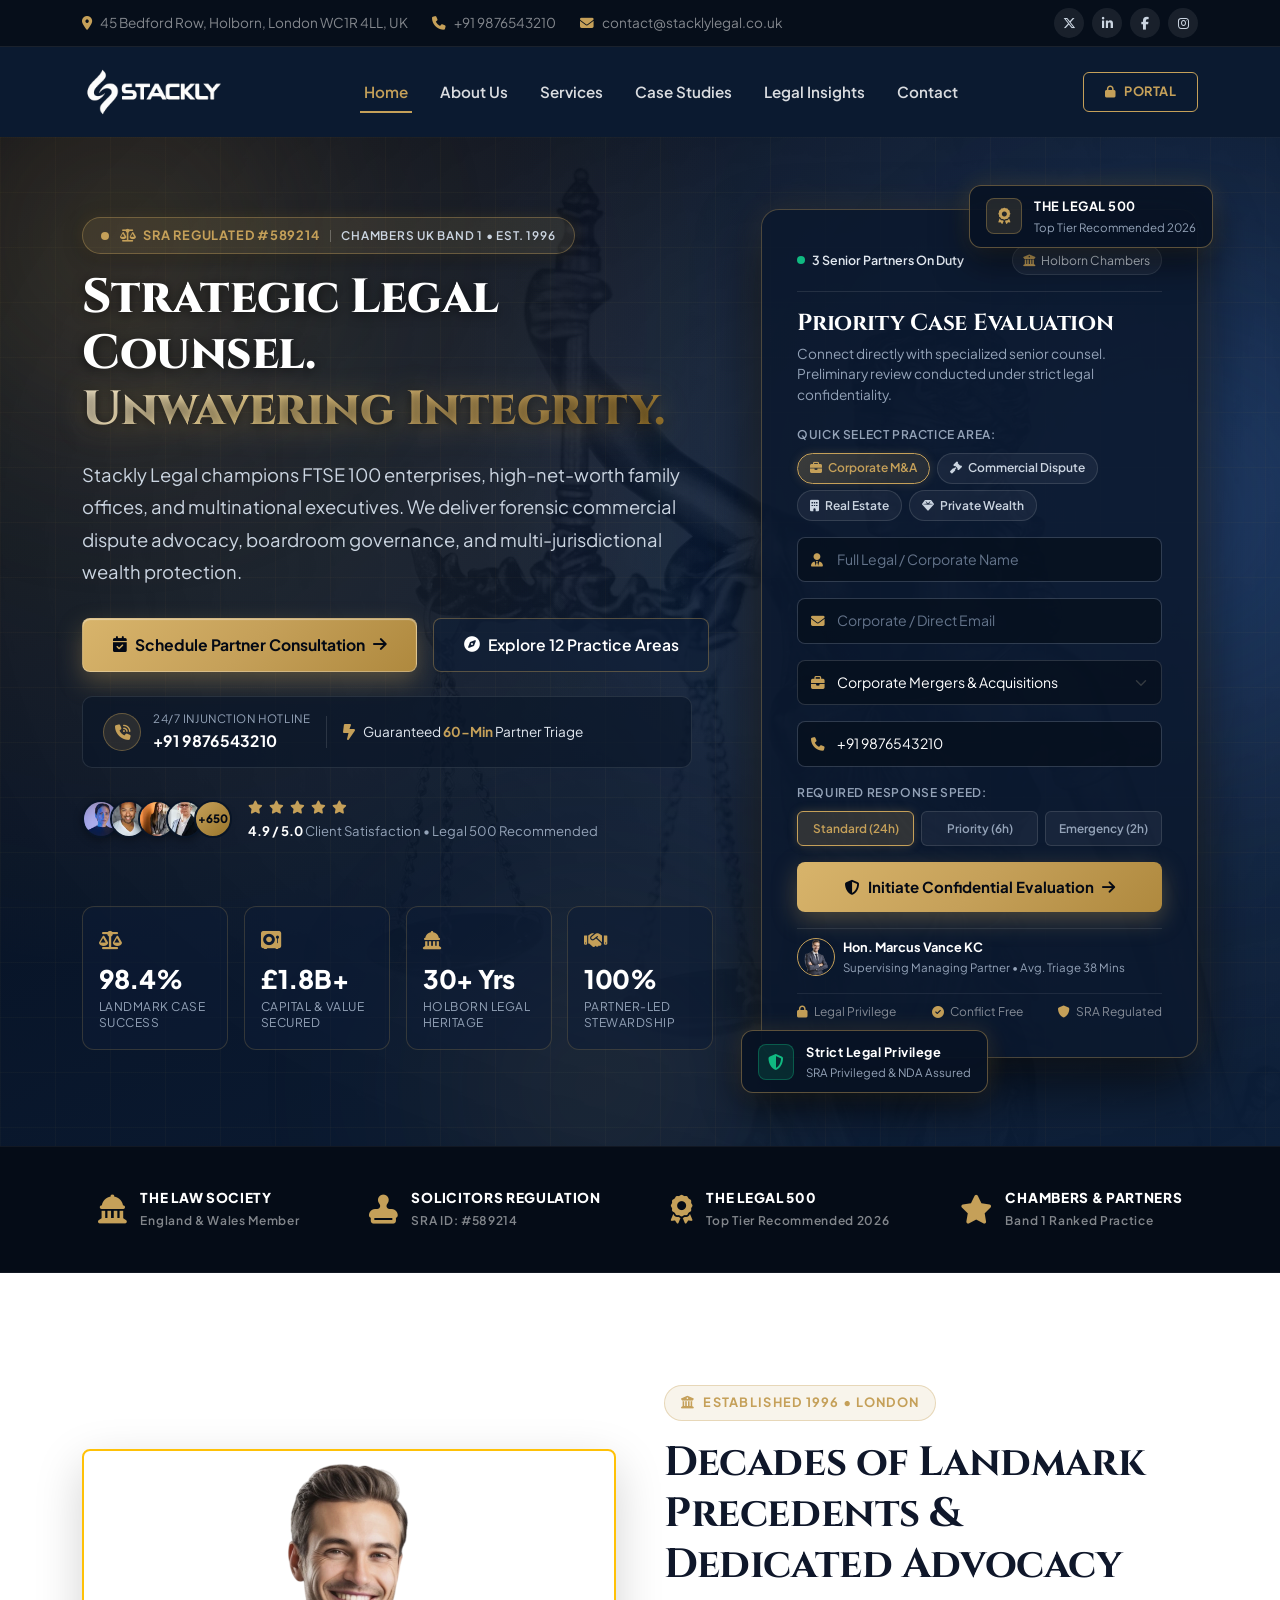
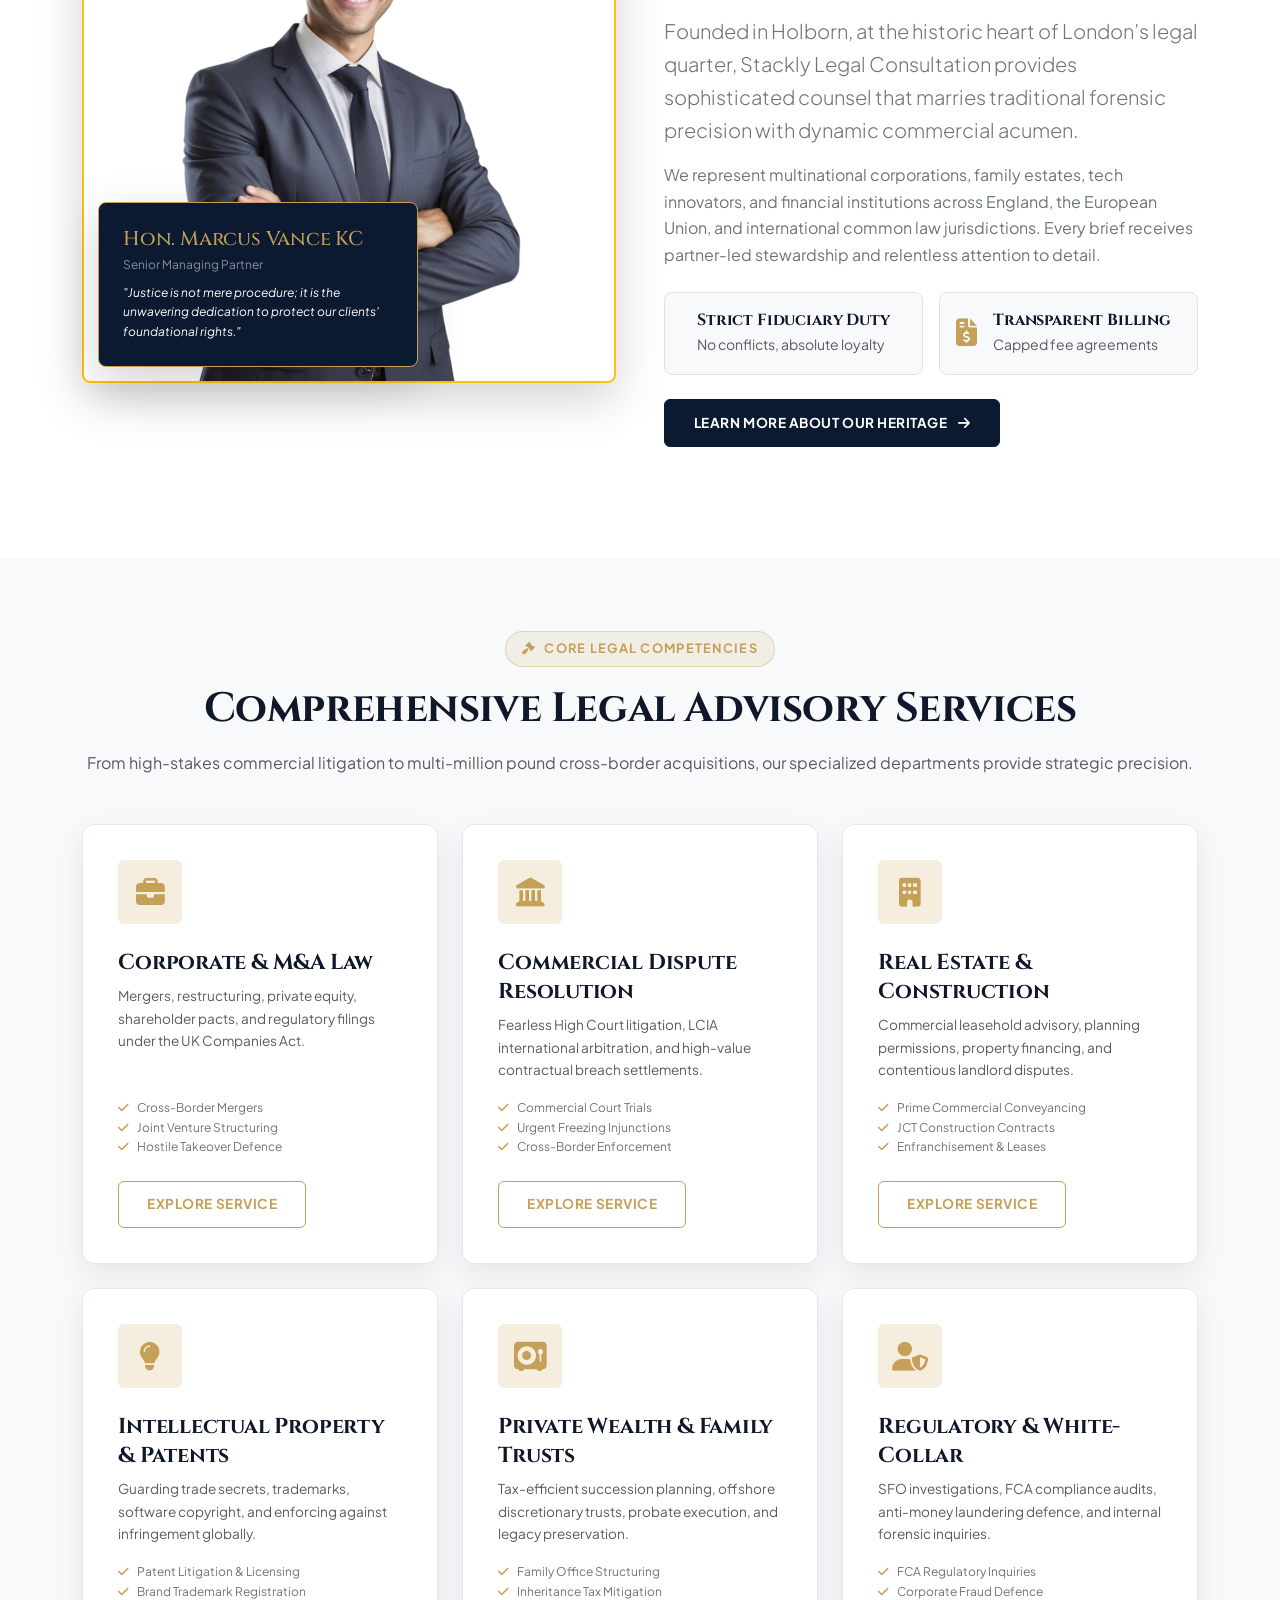
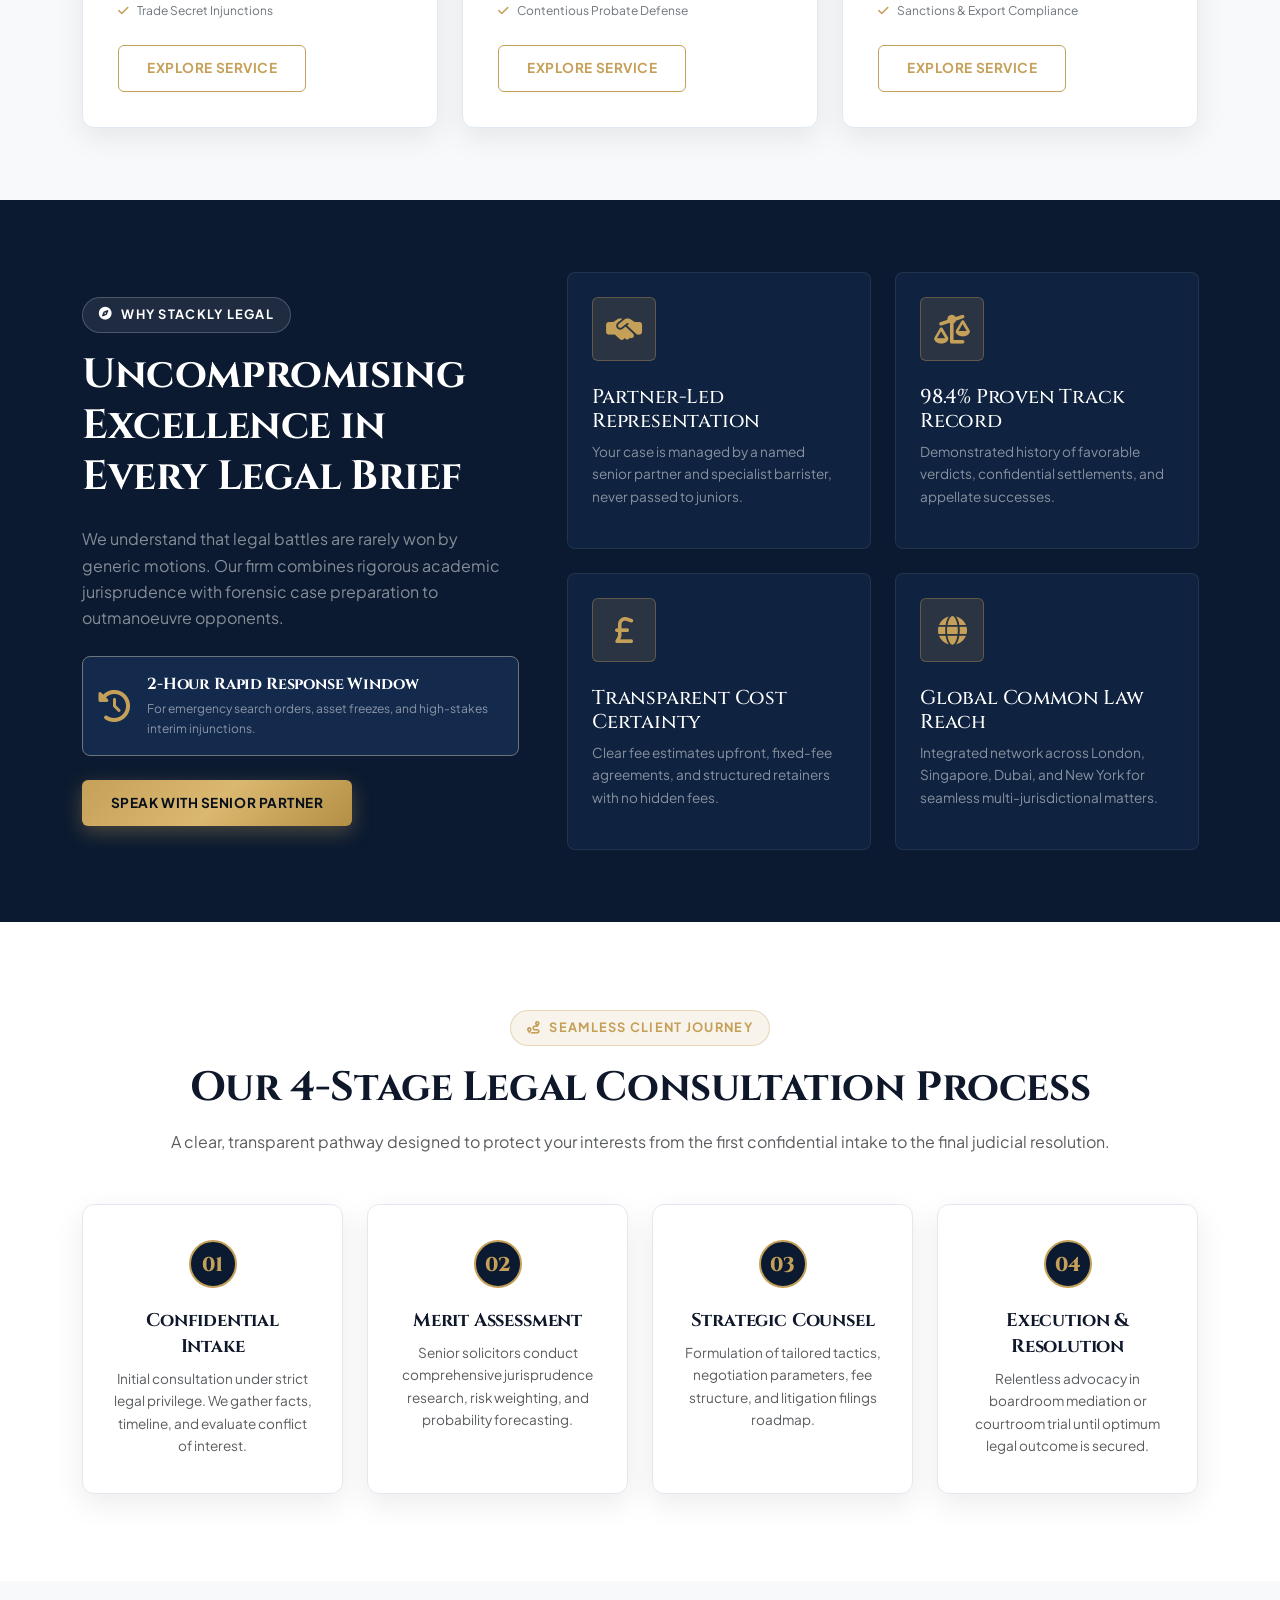
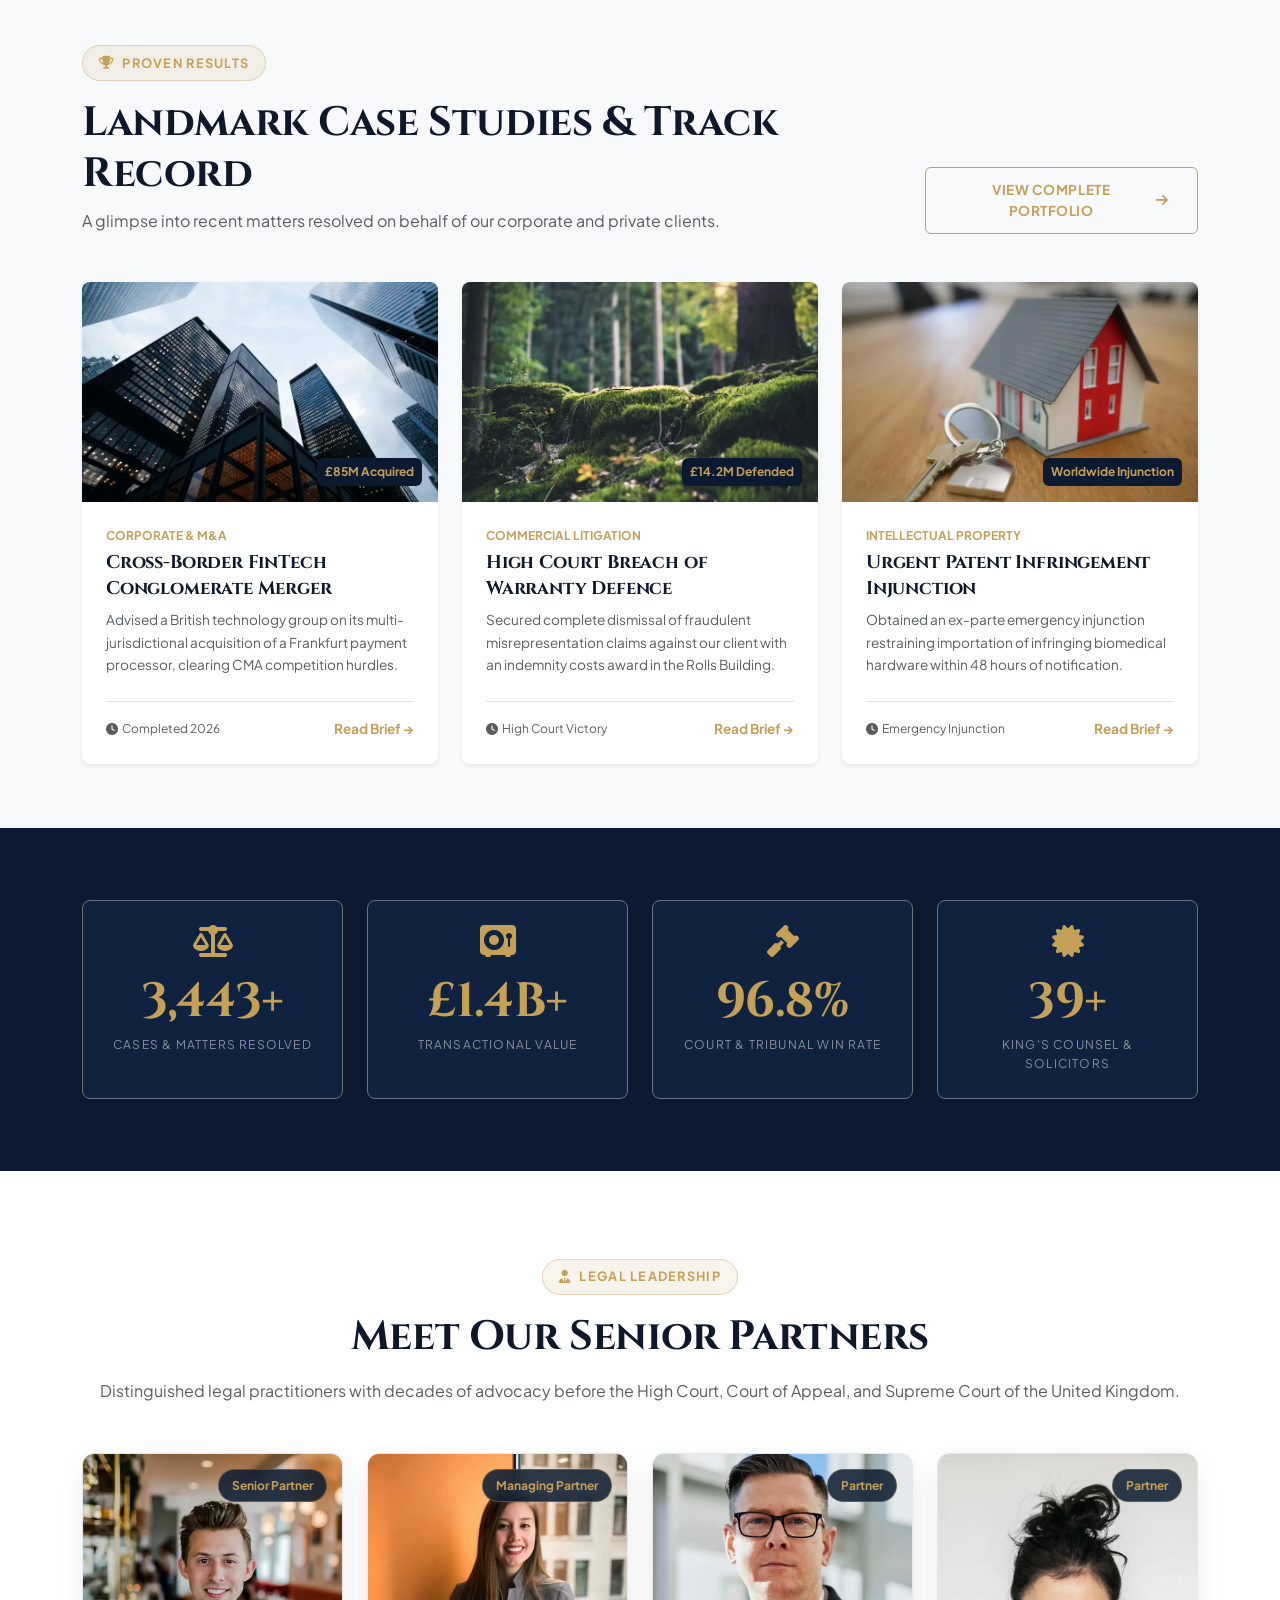
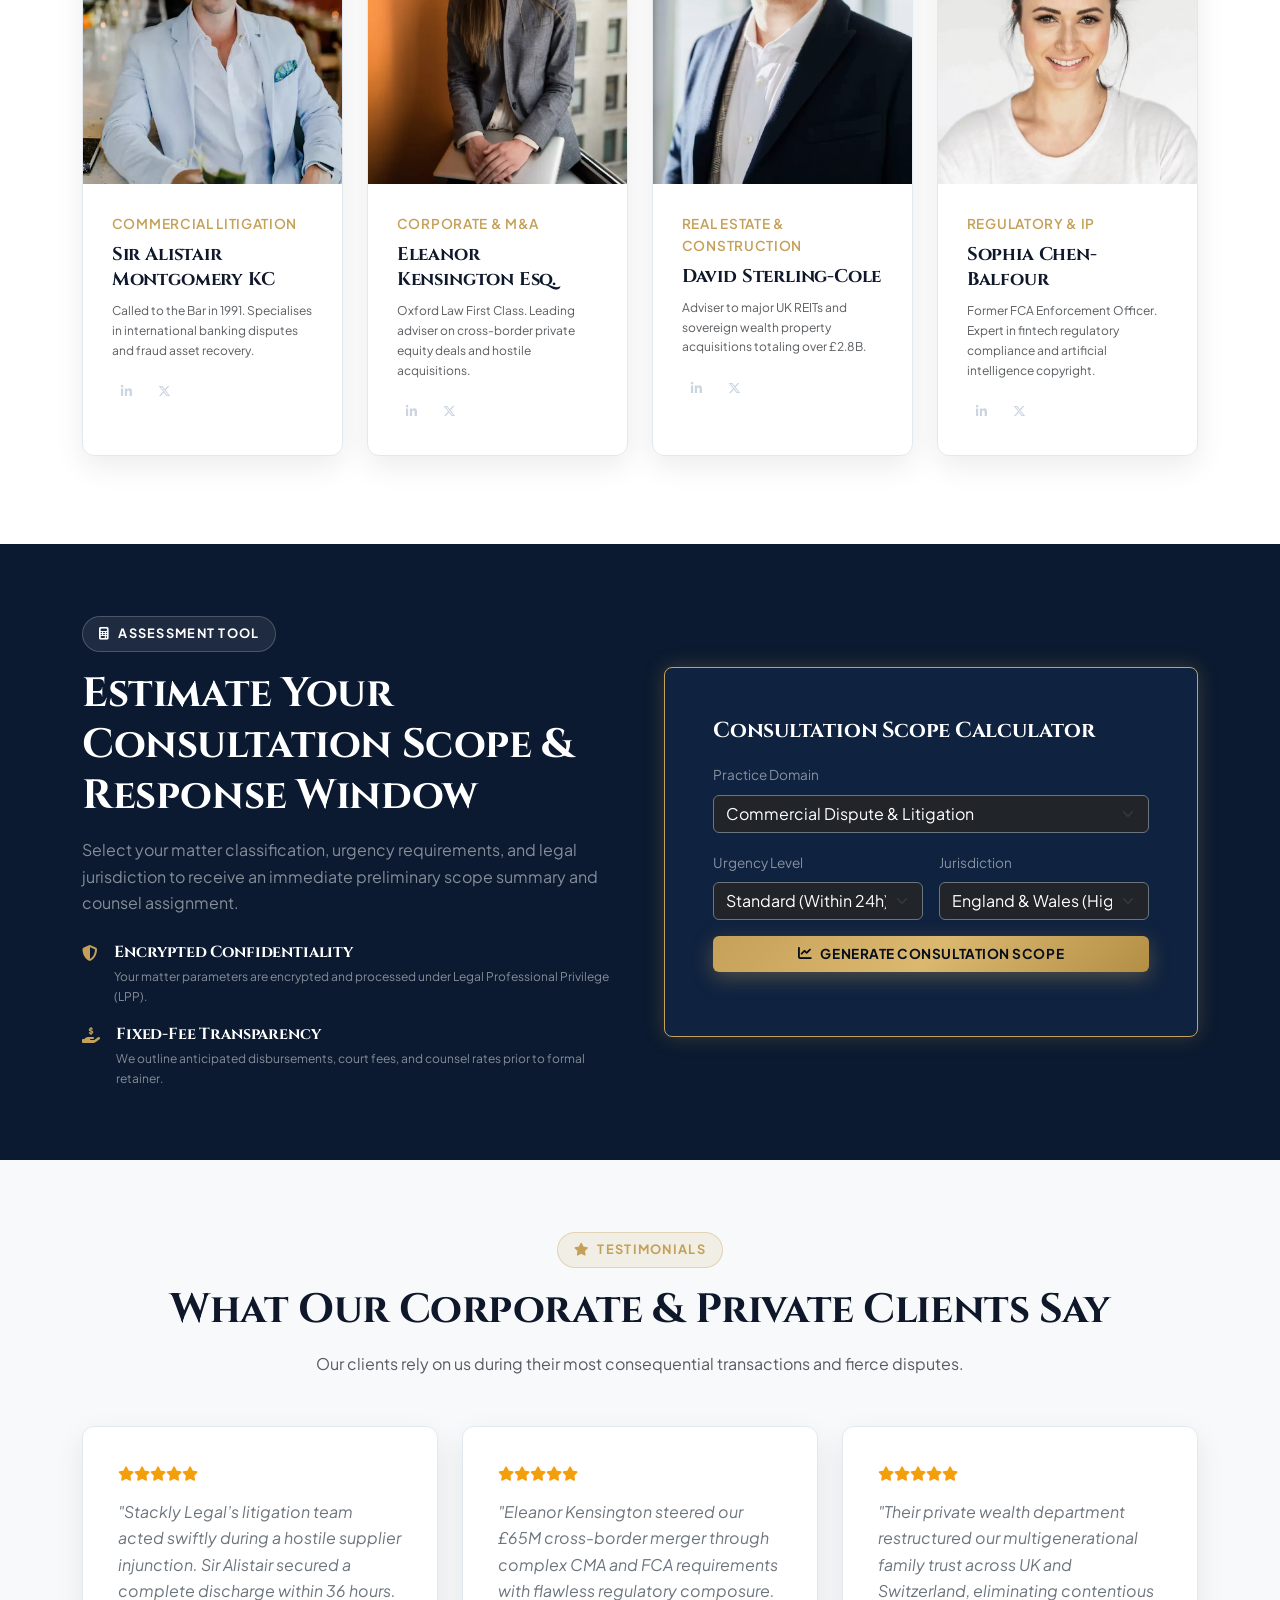
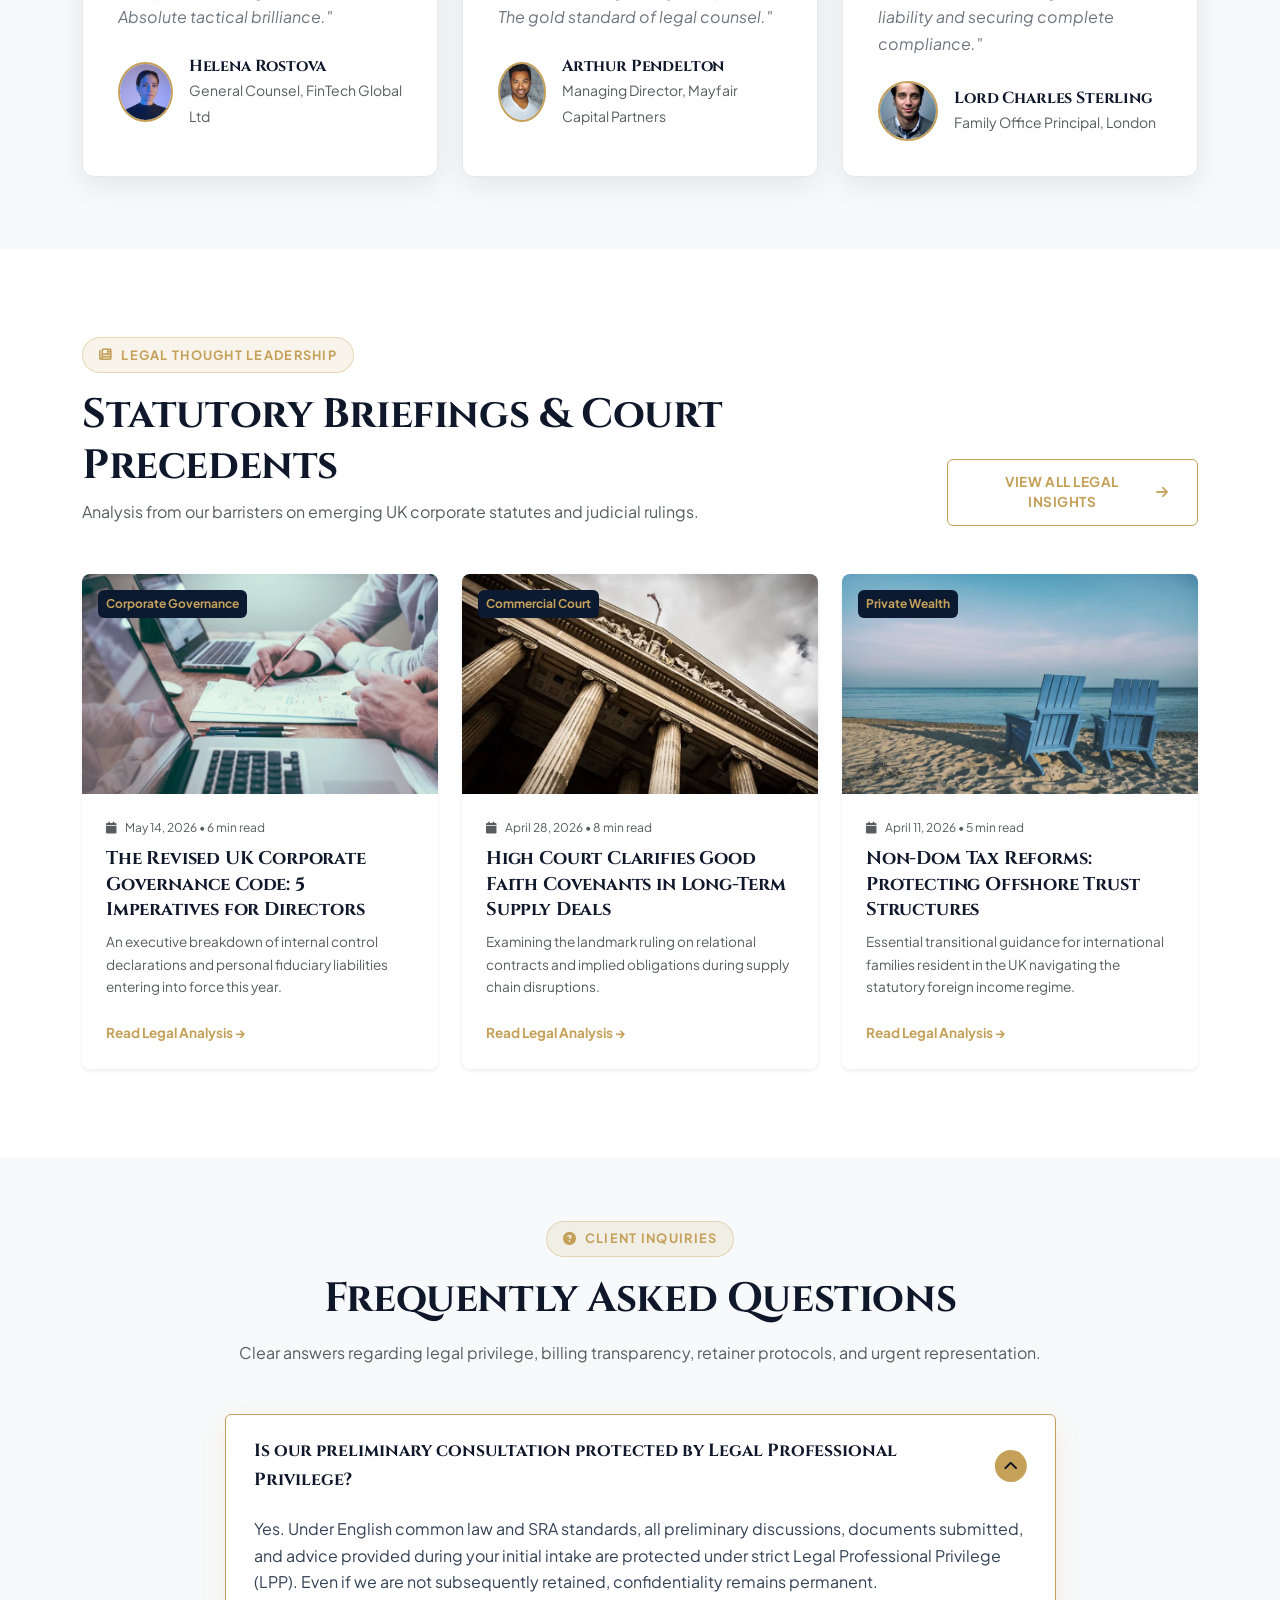
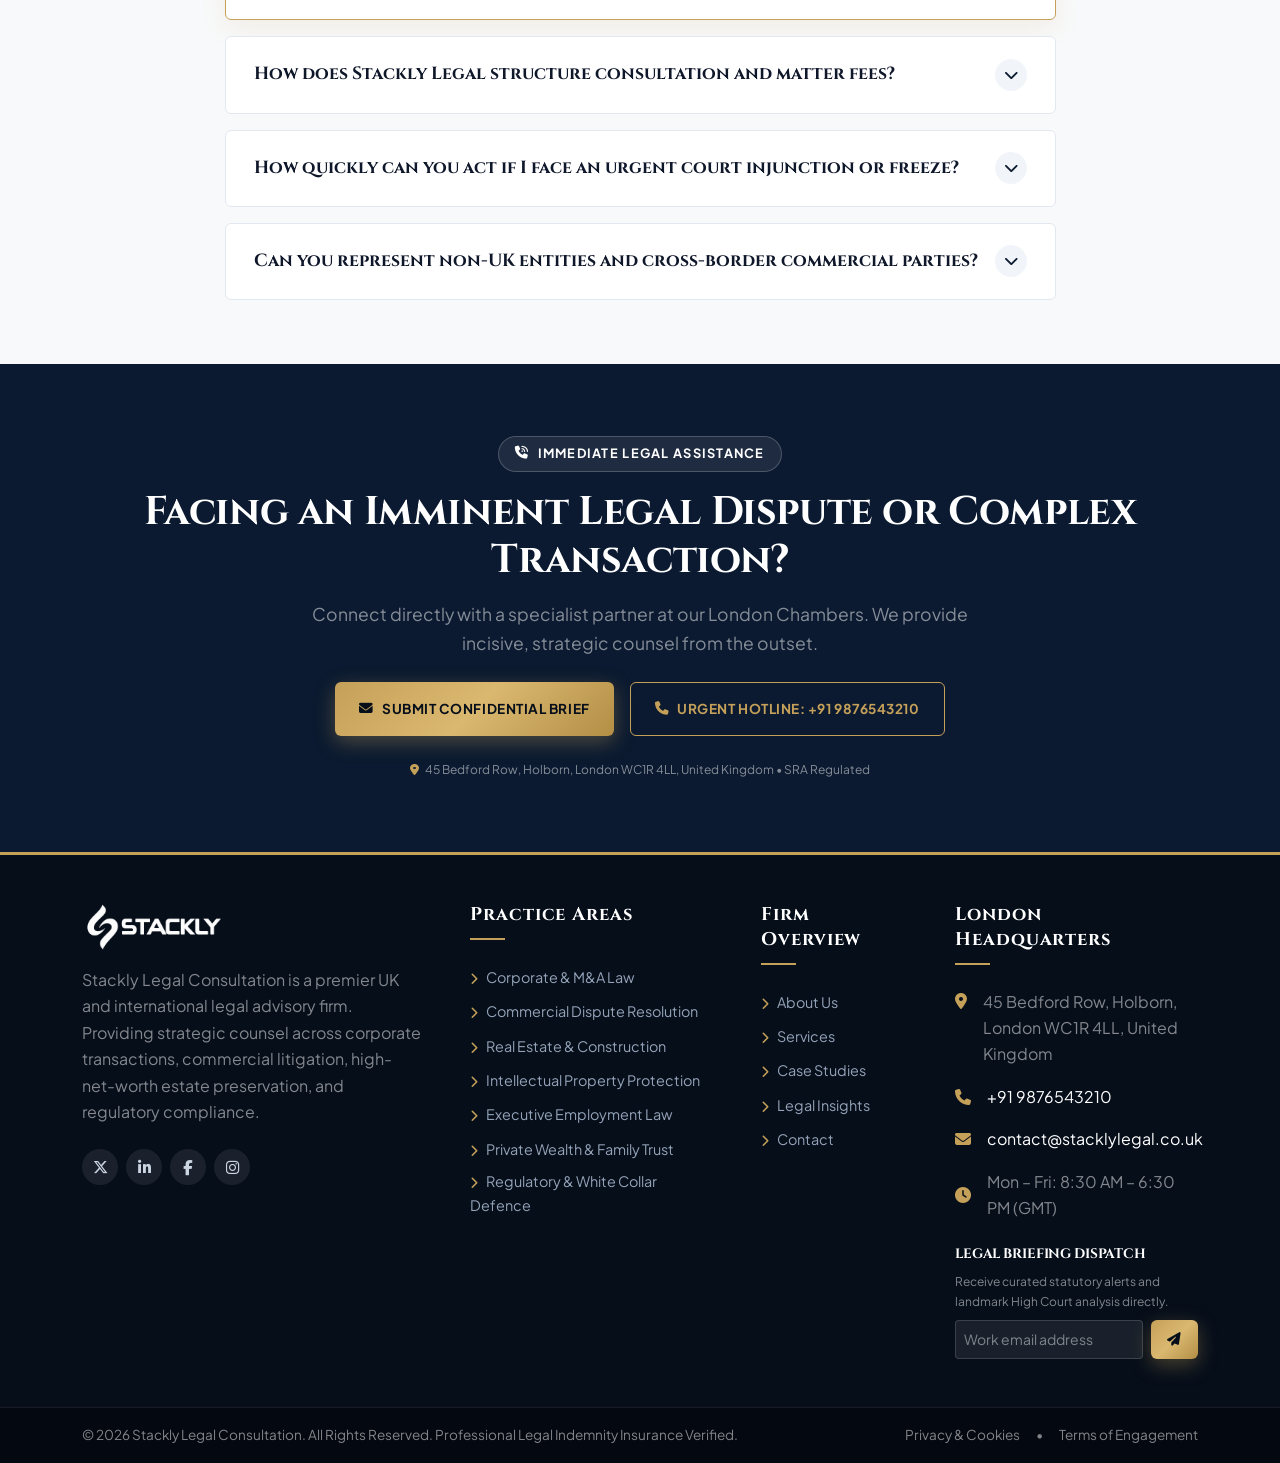
==== commit a60fd083: "refactor: image optimised" ====
--- a/index.html
+++ b/index.html
@@ -124,22 +124,22 @@
               >
                 <div class="hero-avatar-stack">
                   <img
-                    src="https://images.unsplash.com/photo-1534528741775-53994a69daeb?auto=format&fit=crop&w=120&q=80"
+                    src="./assets/images/home/home-hero-avatar-item-1.webp"
                     alt="Corporate General Counsel Client"
                     class="avatar-item"
                   />
                   <img
-                    src="https://images.unsplash.com/photo-1507003211169-0a1dd7228f2d?auto=format&fit=crop&w=120&q=80"
+                    src="./assets/images/home/home-hero-avatar-item-2.webp"
                     alt="Private Wealth Client"
                     class="avatar-item"
                   />
                   <img
-                    src="https://images.unsplash.com/photo-1573496359142-b8d87734a5a2?auto=format&fit=crop&w=120&q=80"
+                    src="./assets/images/home/home-hero-avatar-item-3.webp"
                     alt="Commercial Enterprise Director"
                     class="avatar-item"
                   />
                   <img
-                    src="https://images.unsplash.com/photo-1560250097-0b93528c311a?auto=format&fit=crop&w=120&q=80"
+                    src="./assets/images/home/home-hero-avatar-item-4.webp"
                     alt="Tech Founder Client"
                     class="avatar-item"
                   />
@@ -421,7 +421,7 @@
                       class="hero-card-partner-lead d-flex align-items-center gap-2 pt-2 border-top border-secondary border-opacity-25"
                     >
                       <img
-                        src="https://images.unsplash.com/photo-1507679799987-c73779587ccf?auto=format&fit=crop&w=120&q=80"
+                        src="./assets/images/home/home-lead-partner-avatar.webp"
                         alt="Hon. Marcus Vance KC"
                         class="lead-partner-avatar"
                       />
@@ -521,10 +521,10 @@
                   class="img-hover-zoom rounded-3 shadow-lg border border-2 border-warning"
                 >
                   <img
-                    src="https://images.unsplash.com/photo-1507679799987-c73779587ccf?auto=format&fit=crop&w=1000&q=80"
+                    src="./assets/images/home/home-lead-partner-avatar.webp"
                     alt="Senior Barrister reviewing legal evidence"
                     class="img-fluid"
-                    style="height: 500px; object-fit: cover"
+                    style="object-fit: cover"
                   />
                 </div>
                 <div
@@ -1008,7 +1008,7 @@
                   style="height: 220px"
                 >
                   <img
-                    src="https://images.unsplash.com/photo-1486406146926-c627a92ad1ab?auto=format&fit=crop&w=800&q=80"
+                    src="./assets/images/home/home-case-studies-img-1.webp"
                     alt="London Corporate Skyscraper"
                     class="w-100 h-100"
                     style="object-fit: cover"
@@ -1055,7 +1055,7 @@
                   style="height: 220px"
                 >
                   <img
-                    src="https://images.unsplash.com/photo-1577495508048-b635879837f1?auto=format&fit=crop&w=800&q=80"
+                    src="./assets/images/home/home-case-studies-img-2.webp"
                     alt="Courtroom interior and benches"
                     class="w-100 h-100"
                     style="object-fit: cover"
@@ -1102,7 +1102,7 @@
                   style="height: 220px"
                 >
                   <img
-                    src="https://images.unsplash.com/photo-1560518883-ce09059eeffa?auto=format&fit=crop&w=800&q=80"
+                    src="./assets/images/home/home-case-studies-img-3.webp"
                     alt="Architectural glass building"
                     class="w-100 h-100"
                     style="object-fit: cover"
@@ -1217,7 +1217,7 @@
               <div class="attorney-card">
                 <div class="attorney-img-wrap">
                   <img
-                    src="https://images.unsplash.com/photo-1556157382-97eda2d62296?auto=format&fit=crop&w=800&q=80"
+                    src="./assets/images/home/home-attorney-img-wrap-1.webp"
                     alt="Sir Alistair Montgomery KC"
                   />
                   <span class="attorney-badge">Senior Partner</span>
@@ -1254,7 +1254,7 @@
               <div class="attorney-card">
                 <div class="attorney-img-wrap">
                   <img
-                    src="https://images.unsplash.com/photo-1573496359142-b8d87734a5a2?auto=format&fit=crop&w=800&q=80"
+                    src="./assets/images/home/home-attorney-img-wrap-2.webp"
                     alt="Eleanor Kensington Esq."
                   />
                   <span class="attorney-badge">Managing Partner</span>
@@ -1291,7 +1291,7 @@
               <div class="attorney-card">
                 <div class="attorney-img-wrap">
                   <img
-                    src="https://images.unsplash.com/photo-1560250097-0b93528c311a?auto=format&fit=crop&w=800&q=80"
+                    src="./assets/images/home/home-attorney-img-wrap-3.webp"
                     alt="David Sterling-Cole"
                   />
                   <span class="attorney-badge">Partner</span>
@@ -1330,7 +1330,7 @@
               <div class="attorney-card">
                 <div class="attorney-img-wrap">
                   <img
-                    src="https://images.unsplash.com/photo-1580489944761-15a19d654956?auto=format&fit=crop&w=800&q=80"
+                    src="./assets/images/home/home-attorney-img-wrap-4.webp"
                     alt="Sophia Chen-Balfour"
                   />
                   <span class="attorney-badge">Partner</span>
@@ -1531,7 +1531,7 @@
                 </p>
                 <div class="d-flex align-items-center gap-3 mt-auto">
                   <img
-                    src="https://images.unsplash.com/photo-1534528741775-53994a69daeb?auto=format&fit=crop&w=300&q=80"
+                    src="./assets/images/home/home-client-testimonial-avatar-1.webp"
                     alt="Helena Rostova"
                     class="client-avatar"
                   />
@@ -1562,7 +1562,7 @@
                 </p>
                 <div class="d-flex align-items-center gap-3 mt-auto">
                   <img
-                    src="https://images.unsplash.com/photo-1507003211169-0a1dd7228f2d?auto=format&fit=crop&w=300&q=80"
+                    src="./assets/images/home/home-client-testimonial-avatar-2.webp"
                     alt="Arthur Pendelton"
                     class="client-avatar"
                   />
@@ -1594,7 +1594,7 @@
                 </p>
                 <div class="d-flex align-items-center gap-3 mt-auto">
                   <img
-                    src="https://images.unsplash.com/photo-1500648767791-00dcc994a43e?auto=format&fit=crop&w=300&q=80"
+                    src="./assets/images/home/home-client-testimonial-avatar-3.webp"
                     alt="Lord Charles H. Sterling"
                     class="client-avatar"
                   />
@@ -1647,7 +1647,7 @@
                   style="height: 220px"
                 >
                   <img
-                    src="https://images.unsplash.com/photo-1454165804606-c3d57bc86b40?auto=format&fit=crop&w=800&q=80"
+                    src="./assets/images/home/home-insights-img-1.webp"
                     alt="Corporate documents review"
                     class="w-100 h-100"
                     style="object-fit: cover"
@@ -1688,7 +1688,7 @@
                   style="height: 220px"
                 >
                   <img
-                    src="https://images.unsplash.com/photo-1436450412740-6b988f486c6b?auto=format&fit=crop&w=800&q=80"
+                    src="./assets/images/home/home-insights-img-2.webp"
                     alt="Gavel on legal desk"
                     class="w-100 h-100"
                     style="object-fit: cover"
@@ -1728,7 +1728,7 @@
                   style="height: 220px"
                 >
                   <img
-                    src="https://images.unsplash.com/photo-1473186578172-c141e6798cf4?auto=format&fit=crop&w=800&q=80"
+                    src="./assets/images/home/home-insights-img-3.webp"
                     alt="Signing contract with fountain pen"
                     class="w-100 h-100"
                     style="object-fit: cover"
--- a/assets/css/styles.css
+++ b/assets/css/styles.css
@@ -464,8 +464,7 @@
       rgba(6, 14, 26, 0.94) 0%,
       rgba(11, 26, 48, 0.9) 100%
     ),
-    url("https://images.unsplash.com/photo-1497366216548-37526070297c?auto=format&fit=crop&w=1600&q=80")
-      center/cover no-repeat;
+    url("../images/sub-page-banner-image.webp") center/cover no-repeat;
   padding: 5rem 0 4.5rem;
   position: relative;
   border-bottom: 2px solid var(--accent-gold);
@@ -596,8 +595,8 @@
   left: 0;
   width: 100%;
   height: 100%;
-  background: url("https://images.unsplash.com/photo-1589829545856-d10d557cf95f?auto=format&fit=crop&w=1920&q=85")
-    center/cover no-repeat;
+  background: url("../images/home/home-banner-image.webp") center/cover
+    no-repeat;
   opacity: 0.15;
   mix-blend-mode: luminosity;
   pointer-events: none;
@@ -1797,3 +1796,142 @@
     font-size: 1rem;
   }
 }
+
+/* ── 17. Executive Scroll Reveal Animation System ──────────────────────── */
+.reveal,
+.reveal-up,
+.reveal-down,
+.reveal-left,
+.reveal-right,
+.reveal-zoom,
+.reveal-fade {
+  opacity: 0;
+  will-change: transform, opacity;
+  transition:
+    opacity 0.85s cubic-bezier(0.16, 1, 0.3, 1),
+    transform 0.85s cubic-bezier(0.16, 1, 0.3, 1);
+}
+
+.reveal,
+.reveal-up {
+  transform: translateY(32px);
+}
+
+.reveal-down {
+  transform: translateY(-32px);
+}
+
+.reveal-left {
+  transform: translateX(-40px);
+}
+
+.reveal-right {
+  transform: translateX(40px);
+}
+
+.reveal-zoom {
+  transform: scale(0.92);
+}
+
+.reveal-fade {
+  transform: none;
+}
+
+/* Revealed Active State */
+.reveal.is-revealed,
+.reveal-up.is-revealed,
+.reveal-down.is-revealed,
+.reveal-left.is-revealed,
+.reveal-right.is-revealed,
+.reveal-zoom.is-revealed,
+.reveal-fade.is-revealed {
+  opacity: 1;
+  transform: translateY(0) translateX(0) scale(1);
+}
+
+/* Stagger Delays */
+.reveal-delay-50 {
+  transition-delay: 0.05s !important;
+}
+.reveal-delay-100 {
+  transition-delay: 0.1s !important;
+}
+.reveal-delay-150 {
+  transition-delay: 0.15s !important;
+}
+.reveal-delay-200 {
+  transition-delay: 0.2s !important;
+}
+.reveal-delay-250 {
+  transition-delay: 0.25s !important;
+}
+.reveal-delay-300 {
+  transition-delay: 0.3s !important;
+}
+.reveal-delay-350 {
+  transition-delay: 0.35s !important;
+}
+.reveal-delay-400 {
+  transition-delay: 0.4s !important;
+}
+.reveal-delay-500 {
+  transition-delay: 0.5s !important;
+}
+.reveal-delay-600 {
+  transition-delay: 0.6s !important;
+}
+
+/* Group auto-stagger (children of .reveal-group) */
+.reveal-group > *:nth-child(1) {
+  transition-delay: 0.05s;
+}
+.reveal-group > *:nth-child(2) {
+  transition-delay: 0.12s;
+}
+.reveal-group > *:nth-child(3) {
+  transition-delay: 0.2s;
+}
+.reveal-group > *:nth-child(4) {
+  transition-delay: 0.28s;
+}
+.reveal-group > *:nth-child(5) {
+  transition-delay: 0.36s;
+}
+.reveal-group > *:nth-child(6) {
+  transition-delay: 0.44s;
+}
+.reveal-group > *:nth-child(7) {
+  transition-delay: 0.52s;
+}
+.reveal-group > *:nth-child(8) {
+  transition-delay: 0.6s;
+}
+
+/* Section Reveal Header Decorator */
+.section-reveal-header {
+  opacity: 0;
+  transform: translateY(24px);
+  transition:
+    opacity 0.8s cubic-bezier(0.16, 1, 0.3, 1),
+    transform 0.8s cubic-bezier(0.16, 1, 0.3, 1);
+}
+.section-reveal-header.is-revealed {
+  opacity: 1;
+  transform: translateY(0);
+}
+
+/* Accessibility: instant display if prefers-reduced-motion is active */
+@media (prefers-reduced-motion: reduce) {
+  .reveal,
+  .reveal-up,
+  .reveal-down,
+  .reveal-left,
+  .reveal-right,
+  .reveal-zoom,
+  .reveal-fade,
+  .section-reveal-header {
+    opacity: 1 !important;
+    transform: none !important;
+    transition: none !important;
+  }
+}
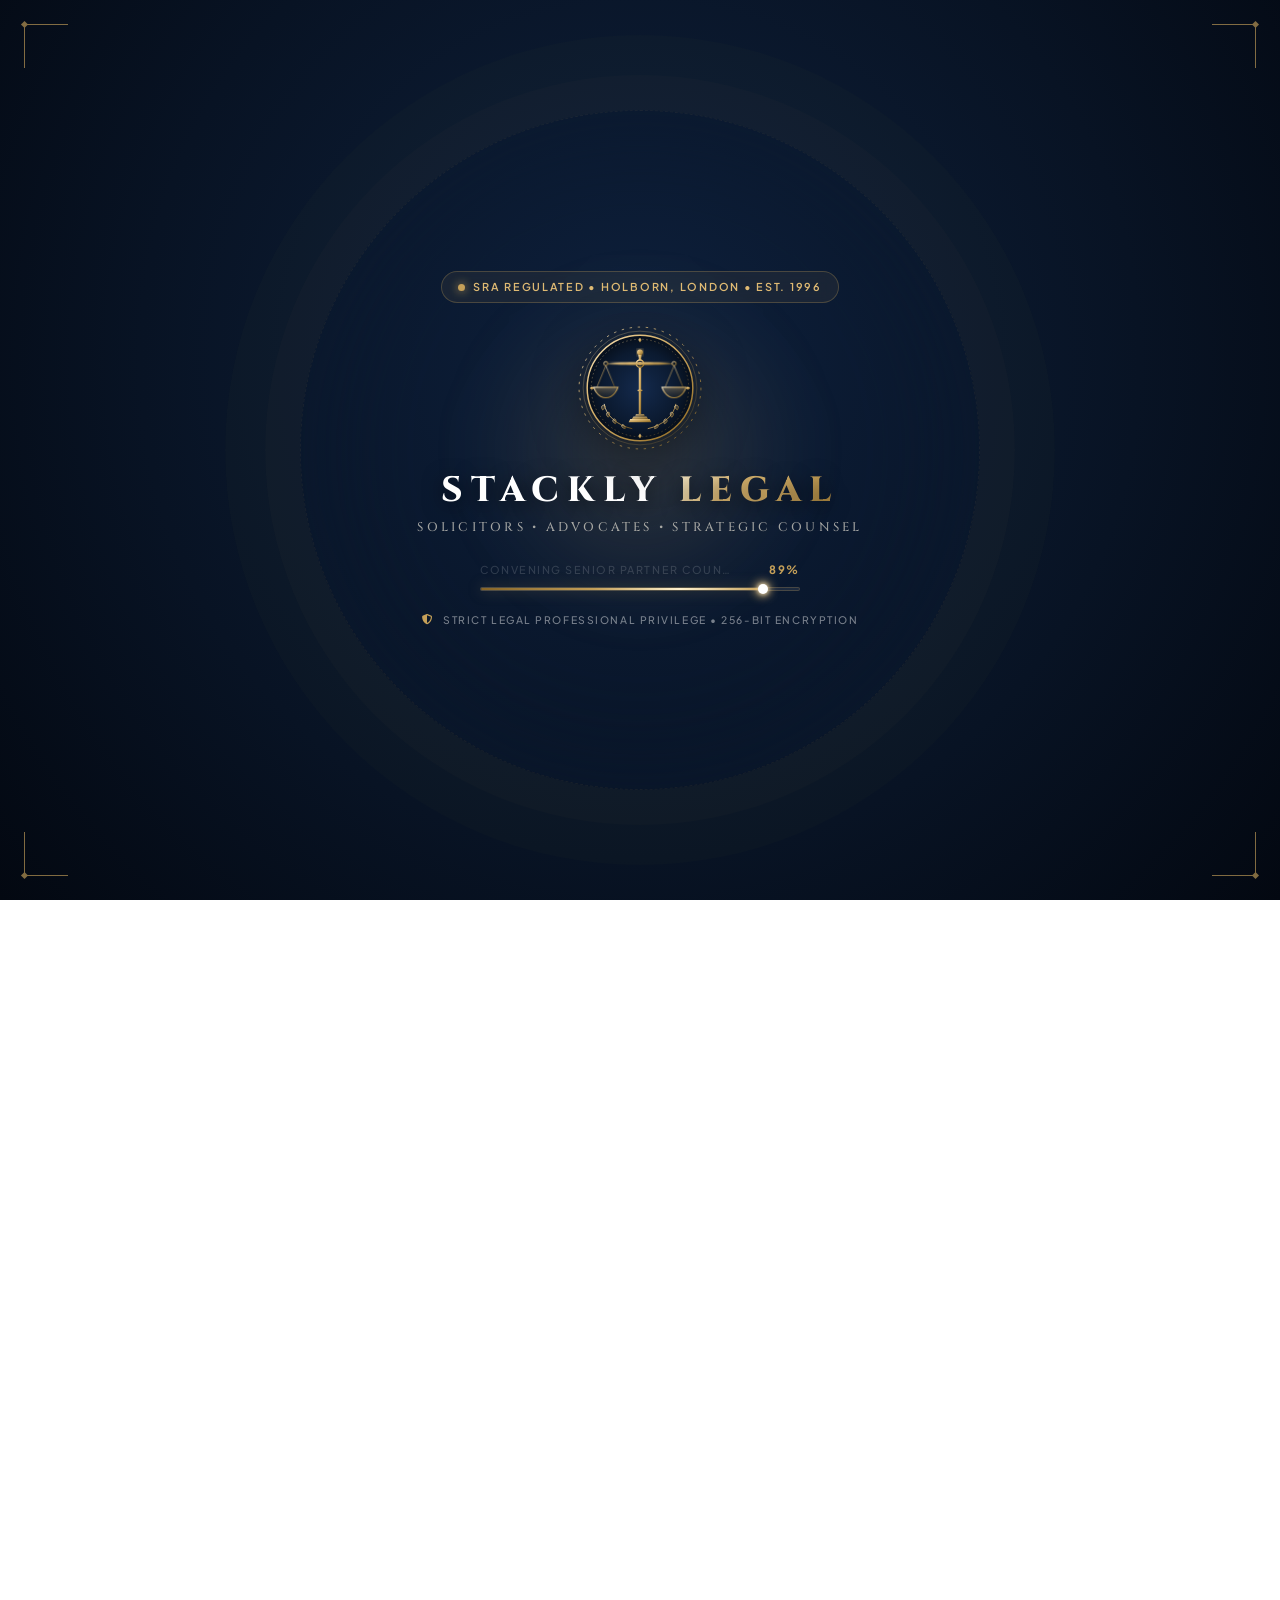
==== commit cb4f462b: "refactor: pre loader added" ====
--- a/index.html
+++ b/index.html
@@ -36,8 +36,410 @@
 
     <!-- Master Stylesheet -->
     <link rel="stylesheet" href="assets/css/styles.css" />
+
+    <!-- Critical Preloader Guard to prevent flash of unstyled content -->
+    <style>
+      body.preloader-active {
+        overflow: hidden !important;
+      }
+      #preloader {
+        position: fixed;
+        inset: 0;
+        background-color: #060e1a;
+        z-index: 999999;
+      }
+    </style>
   </head>
-  <body>
+  <body class="preloader-active">
+    <!-- ── THEMATIC PRELOADER: STACKLY LEGAL CHAMBERS ──────────────────────── -->
+    <aside
+      id="preloader"
+      class="preloader"
+      role="status"
+      aria-live="polite"
+      aria-label="Loading Stackly Legal Consultation"
+    >
+      <!-- Classical Corner Hairline Filigree Accents -->
+      <div class="preloader-corner preloader-corner-tl" aria-hidden="true">
+        <span class="corner-diamond"></span>
+      </div>
+      <div class="preloader-corner preloader-corner-tr" aria-hidden="true">
+        <span class="corner-diamond"></span>
+      </div>
+      <div class="preloader-corner preloader-corner-bl" aria-hidden="true">
+        <span class="corner-diamond"></span>
+      </div>
+      <div class="preloader-corner preloader-corner-br" aria-hidden="true">
+        <span class="corner-diamond"></span>
+      </div>
+
+      <!-- Subtle Guilloche Geometric Watermark Background -->
+      <div class="preloader-watermark" aria-hidden="true"></div>
+
+      <!-- Atmospheric Radial Breathing Aura -->
+      <div class="preloader-glow-orb" aria-hidden="true"></div>
+
+      <!-- Central Thematic Content Stack -->
+      <div class="preloader-content text-center">
+        <!-- SRA Regulatory Authority Pill -->
+        <div class="preloader-prestige-pill">
+          <span class="preloader-pulse-dot"></span>
+          <span class="preloader-pill-text"
+            >SRA REGULATED &bull; HOLBORN, LONDON &bull; EST. 1996</span
+          >
+        </div>
+
+        <!-- Thematic Scales of Justice Seal & Laurel Crest -->
+        <div class="preloader-emblem-wrap">
+          <svg
+            class="preloader-crest-svg"
+            viewBox="0 0 160 160"
+            width="130"
+            height="130"
+            fill="none"
+            xmlns="http://www.w3.org/2000/svg"
+            aria-hidden="true"
+          >
+            <defs>
+              <!-- Rich Legal Gold Metallic Gradient -->
+              <linearGradient id="pgGold" x1="0%" y1="0%" x2="100%" y2="100%">
+                <stop offset="0%" stop-color="#fff1d0" />
+                <stop offset="25%" stop-color="#e2bf7d" />
+                <stop offset="55%" stop-color="#c5a059" />
+                <stop offset="85%" stop-color="#9d7830" />
+                <stop offset="100%" stop-color="#72541c" />
+              </linearGradient>
+
+              <!-- Softer Gold for Scale Pan Fill -->
+              <linearGradient id="pgPanFill" x1="0%" y1="0%" x2="0%" y2="100%">
+                <stop offset="0%" stop-color="#e2bf7d" stop-opacity="0.35" />
+                <stop offset="100%" stop-color="#72541c" stop-opacity="0.1" />
+              </linearGradient>
+
+              <!-- Deep Navy Seal Backdrop -->
+              <radialGradient id="pgSealBg" cx="50%" cy="50%" r="50%">
+                <stop offset="0%" stop-color="#142a4d" />
+                <stop offset="70%" stop-color="#0b1a30" />
+                <stop offset="100%" stop-color="#060e1a" />
+              </radialGradient>
+
+              <!-- Subtle Golden Glow Filter -->
+              <filter
+                id="pgGoldGlow"
+                x="-20%"
+                y="-20%"
+                width="140%"
+                height="140%"
+              >
+                <feGaussianBlur stdDeviation="2.5" result="blur" />
+                <feMerge>
+                  <feMergeNode in="blur" />
+                  <feMergeNode in="SourceGraphic" />
+                </feMerge>
+              </filter>
+            </defs>
+
+            <!-- Outer Spinning Celestial Orbit Ring -->
+            <circle
+              cx="80"
+              cy="80"
+              r="75"
+              stroke="url(#pgGold)"
+              stroke-width="1.2"
+              stroke-dasharray="3 7"
+              stroke-opacity="0.75"
+              class="preloader-orbit-ring"
+            />
+
+            <!-- Outer Solid Thin Rim -->
+            <circle
+              cx="80"
+              cy="80"
+              r="70"
+              stroke="url(#pgGold)"
+              stroke-width="0.8"
+              stroke-opacity="0.4"
+            />
+
+            <!-- Inner Seal Disc -->
+            <circle
+              cx="80"
+              cy="80"
+              r="65"
+              fill="url(#pgSealBg)"
+              stroke="url(#pgGold)"
+              stroke-width="1.8"
+            />
+
+            <!-- Inner Ornate Dotted Inset -->
+            <circle
+              cx="80"
+              cy="80"
+              r="60"
+              stroke="url(#pgGold)"
+              stroke-width="0.8"
+              stroke-dasharray="2 3"
+              stroke-opacity="0.5"
+            />
+
+            <!-- 4 Cardinal Star Diamonds -->
+            <polygon points="80,18 82,21 80,24 78,21" fill="url(#pgGold)" />
+            <polygon points="80,136 82,139 80,142 78,139" fill="url(#pgGold)" />
+            <polygon points="18,80 21,78 24,80 21,82" fill="url(#pgGold)" />
+            <polygon points="136,80 139,78 142,80 139,82" fill="url(#pgGold)" />
+
+            <!-- Laurel Wreath Arch along lower perimeter -->
+            <g
+              class="preloader-laurel"
+              stroke="url(#pgGold)"
+              stroke-width="0.8"
+              fill="url(#pgGold)"
+              fill-opacity="0.25"
+            >
+              <path
+                d="M 36 100 C 38 114, 52 126, 70 130"
+                fill="none"
+                stroke-width="1"
+                stroke-linecap="round"
+              />
+              <path
+                d="M 37 102 C 34 100, 31 103, 34 107 C 37 105, 38 103, 37 102 Z"
+              />
+              <path
+                d="M 42 110 C 39 109, 37 113, 41 116 C 43 114, 43 111, 42 110 Z"
+              />
+              <path
+                d="M 49 118 C 46 118, 45 122, 50 124 C 51 122, 51 119, 49 118 Z"
+              />
+              <path
+                d="M 59 125 C 57 125, 56 129, 62 130 C 62 128, 61 126, 59 125 Z"
+              />
+
+              <path
+                d="M 124 100 C 122 114, 108 126, 90 130"
+                fill="none"
+                stroke-width="1"
+                stroke-linecap="round"
+              />
+              <path
+                d="M 123 102 C 126 100, 129 103, 126 107 C 123 105, 122 103, 123 102 Z"
+              />
+              <path
+                d="M 118 110 C 121 109, 123 113, 119 116 C 117 114, 117 111, 118 110 Z"
+              />
+              <path
+                d="M 111 118 C 114 118, 115 122, 110 124 C 109 122, 109 119, 111 118 Z"
+              />
+              <path
+                d="M 101 125 C 103 125, 104 129, 98 130 C 98 128, 99 126, 101 125 Z"
+              />
+            </g>
+
+            <!-- Central Legal Pillar / Pedestal (Fixed) -->
+            <g class="preloader-pillar">
+              <path
+                d="M 66 122 L 94 122 L 92 118 L 68 118 Z"
+                fill="url(#pgGold)"
+              />
+              <path
+                d="M 70 118 L 90 118 L 88 115 L 72 115 Z"
+                fill="url(#pgGold)"
+                opacity="0.85"
+              />
+              <path
+                d="M 74 115 L 86 115 L 85 112 L 75 112 Z"
+                fill="url(#pgGold)"
+                opacity="0.7"
+              />
+              <path
+                d="M 78.5 50 L 81.5 50 L 81.5 112 L 78.5 112 Z"
+                fill="url(#pgGold)"
+              />
+              <rect
+                x="77"
+                y="82"
+                width="6"
+                height="2"
+                rx="0.5"
+                fill="url(#pgGold)"
+              />
+              <circle
+                cx="80"
+                cy="36"
+                r="3.5"
+                fill="url(#pgGold)"
+                filter="url(#pgGoldGlow)"
+              />
+              <path
+                d="M 78 39.5 L 82 39.5 L 81 48 L 79 48 Z"
+                fill="url(#pgGold)"
+              />
+              <circle
+                cx="80"
+                cy="50"
+                r="4.5"
+                fill="#0b1a30"
+                stroke="url(#pgGold)"
+                stroke-width="1.8"
+              />
+              <circle cx="80" cy="50" r="2" fill="url(#pgGold)" />
+            </g>
+
+            <!-- Dynamic Swaying Balance Beam & Scale Assemblies -->
+            <g class="preloader-scales-balance">
+              <path
+                d="M 38 50 C 58 48, 102 48, 122 50 C 102 52, 58 52, 38 50 Z"
+                fill="url(#pgGold)"
+                filter="url(#pgGoldGlow)"
+              />
+              <circle
+                cx="38"
+                cy="50"
+                r="2.5"
+                fill="none"
+                stroke="url(#pgGold)"
+                stroke-width="1.2"
+              />
+              <circle
+                cx="122"
+                cy="50"
+                r="2.5"
+                fill="none"
+                stroke="url(#pgGold)"
+                stroke-width="1.2"
+              />
+
+              <!-- Left Scale Assembly (Counter-balanced) -->
+              <g class="preloader-scale-pan-left">
+                <line
+                  x1="38"
+                  y1="52.5"
+                  x2="27"
+                  y2="79"
+                  stroke="url(#pgGold)"
+                  stroke-width="0.9"
+                  stroke-opacity="0.85"
+                />
+                <line
+                  x1="38"
+                  y1="52.5"
+                  x2="49"
+                  y2="79"
+                  stroke="url(#pgGold)"
+                  stroke-width="0.9"
+                  stroke-opacity="0.85"
+                />
+                <line
+                  x1="38"
+                  y1="52.5"
+                  x2="38"
+                  y2="79"
+                  stroke="url(#pgGold)"
+                  stroke-width="0.6"
+                  stroke-opacity="0.65"
+                />
+                <path
+                  d="M 23 79 C 23 79, 27 92, 38 92 C 49 92, 53 79, 53 79 Z"
+                  fill="url(#pgPanFill)"
+                  stroke="url(#pgGold)"
+                  stroke-width="1.3"
+                />
+                <line
+                  x1="22"
+                  y1="79"
+                  x2="54"
+                  y2="79"
+                  stroke="url(#pgGold)"
+                  stroke-width="1.5"
+                  stroke-linecap="round"
+                />
+              </g>
+
+              <!-- Right Scale Assembly (Counter-balanced) -->
+              <g class="preloader-scale-pan-right">
+                <line
+                  x1="122"
+                  y1="52.5"
+                  x2="111"
+                  y2="79"
+                  stroke="url(#pgGold)"
+                  stroke-width="0.9"
+                  stroke-opacity="0.85"
+                />
+                <line
+                  x1="122"
+                  y1="52.5"
+                  x2="133"
+                  y2="79"
+                  stroke="url(#pgGold)"
+                  stroke-width="0.9"
+                  stroke-opacity="0.85"
+                />
+                <line
+                  x1="122"
+                  y1="52.5"
+                  x2="122"
+                  y2="79"
+                  stroke="url(#pgGold)"
+                  stroke-width="0.6"
+                  stroke-opacity="0.65"
+                />
+                <path
+                  d="M 107 79 C 107 79, 111 92, 122 92 C 133 92, 137 79, 137 79 Z"
+                  fill="url(#pgPanFill)"
+                  stroke="url(#pgGold)"
+                  stroke-width="1.3"
+                />
+                <line
+                  x1="106"
+                  y1="79"
+                  x2="138"
+                  y2="79"
+                  stroke="url(#pgGold)"
+                  stroke-width="1.5"
+                  stroke-linecap="round"
+                />
+              </g>
+            </g>
+          </svg>
+        </div>
+
+        <!-- Law Firm Brand Typography -->
+        <div class="preloader-brand">
+          <h2 class="preloader-title">
+            STACKLY <span class="preloader-gold-title">LEGAL</span>
+          </h2>
+          <p class="preloader-tagline">
+            SOLICITORS &bull; ADVOCATES &bull; STRATEGIC COUNSEL
+          </p>
+        </div>
+
+        <!-- 2-Second Interactive Legal Protocol Progress -->
+        <div class="preloader-progress-box">
+          <div class="preloader-status-row">
+            <span class="preloader-status-text" id="preloaderStatusText"
+              >INITIALISING SECURE LEGAL PRIVILEGE</span
+            >
+            <span class="preloader-counter" id="preloaderCounter">0%</span>
+          </div>
+
+          <div class="preloader-bar-track">
+            <div class="preloader-bar-fill" id="preloaderBarFill">
+              <span class="preloader-bar-flare"></span>
+            </div>
+          </div>
+        </div>
+
+        <!-- Legal Confidentiality Assurance Footer -->
+        <div class="preloader-security-note">
+          <i class="fa-solid fa-shield-halved text-gold me-1"></i>
+          <span
+            >STRICT LEGAL PROFESSIONAL PRIVILEGE &bull; 256-BIT ENCRYPTION</span
+          >
+        </div>
+      </div>
+    </aside>
+
     <!-- Dynamic Header Component Placeholder -->
     <div id="header-placeholder"></div>
 
--- a/assets/css/styles.css
+++ b/assets/css/styles.css
@@ -1935,3 +1935,500 @@
     transition: none !important;
   }
 }
+
+/* ════════════════════════════════════════════════════════════════════════════
+   THEMATIC PRELOADER: STACKLY LEGAL CONSULTATION (PREMIER CHAMBERS)
+   ════════════════════════════════════════════════════════════════════════════ */
+
+body.preloader-active {
+  overflow: hidden !important;
+  height: 100vh !important;
+}
+
+.preloader {
+  position: fixed;
+  top: 0;
+  left: 0;
+  width: 100vw;
+  height: 100vh;
+  height: 100dvh;
+  background-color: #060e1a;
+  background-image: radial-gradient(
+    circle at 50% 40%,
+    rgba(15, 34, 63, 0.95) 0%,
+    rgba(8, 19, 36, 0.98) 60%,
+    #030811 100%
+  );
+  z-index: 999999;
+  display: flex;
+  align-items: center;
+  justify-content: center;
+  overflow: hidden;
+  user-select: none;
+  -webkit-user-select: none;
+  opacity: 1;
+  visibility: visible;
+  transition:
+    opacity 0.65s cubic-bezier(0.16, 1, 0.3, 1),
+    transform 0.65s cubic-bezier(0.16, 1, 0.3, 1),
+    visibility 0.65s cubic-bezier(0.16, 1, 0.3, 1);
+}
+
+.preloader.preloader-finished {
+  opacity: 0 !important;
+  transform: scale(1.03) !important;
+  pointer-events: none !important;
+  visibility: hidden !important;
+}
+
+/* ── Filigree Corner Brackets ─────────────────────────── */
+.preloader-corner {
+  position: absolute;
+  width: 44px;
+  height: 44px;
+  pointer-events: none;
+  opacity: 0.65;
+  transition: opacity 0.3s ease;
+}
+
+.preloader-corner-tl {
+  top: 24px;
+  left: 24px;
+  border-top: 1.5px solid var(--accent-gold);
+  border-left: 1.5px solid var(--accent-gold);
+}
+
+.preloader-corner-tr {
+  top: 24px;
+  right: 24px;
+  border-top: 1.5px solid var(--accent-gold);
+  border-right: 1.5px solid var(--accent-gold);
+}
+
+.preloader-corner-bl {
+  bottom: 24px;
+  left: 24px;
+  border-bottom: 1.5px solid var(--accent-gold);
+  border-left: 1.5px solid var(--accent-gold);
+}
+
+.preloader-corner-br {
+  bottom: 24px;
+  right: 24px;
+  border-bottom: 1.5px solid var(--accent-gold);
+  border-right: 1.5px solid var(--accent-gold);
+}
+
+.preloader-corner .corner-diamond {
+  position: absolute;
+  width: 5px;
+  height: 5px;
+  background-color: var(--accent-gold);
+  transform: rotate(45deg);
+}
+
+.preloader-corner-tl .corner-diamond {
+  top: -3px;
+  left: -3px;
+}
+.preloader-corner-tr .corner-diamond {
+  top: -3px;
+  right: -3px;
+}
+.preloader-corner-bl .corner-diamond {
+  bottom: -3px;
+  left: -3px;
+}
+.preloader-corner-br .corner-diamond {
+  bottom: -3px;
+  right: -3px;
+}
+
+/* ── Atmospheric Watermark & Glow ───────────────────────── */
+.preloader-watermark {
+  position: absolute;
+  width: min(85vw, 680px);
+  height: min(85vw, 680px);
+  border-radius: 50%;
+  border: 1px dashed rgba(197, 160, 89, 0.08);
+  box-shadow:
+    inset 0 0 120px rgba(11, 26, 48, 0.6),
+    0 0 0 35px rgba(197, 160, 89, 0.02),
+    0 0 0 75px rgba(197, 160, 89, 0.015);
+  pointer-events: none;
+  animation: preloaderWatermarkSpin 55s linear infinite;
+}
+
+.preloader-glow-orb {
+  position: absolute;
+  width: 340px;
+  height: 340px;
+  border-radius: 50%;
+  background: radial-gradient(
+    circle,
+    rgba(197, 160, 89, 0.2) 0%,
+    rgba(197, 160, 89, 0.05) 50%,
+    transparent 72%
+  );
+  filter: blur(30px);
+  pointer-events: none;
+  animation: preloaderPulseGlow 3s ease-in-out infinite alternate;
+}
+
+/* ── Preloader Content Stack ───────────────────────────── */
+.preloader-content {
+  position: relative;
+  z-index: 10;
+  display: flex;
+  flex-direction: column;
+  align-items: center;
+  padding: 20px;
+  max-width: 540px;
+  width: 100%;
+}
+
+/* ── SRA Regulatory Beacon Pill ────────────────────────── */
+.preloader-prestige-pill {
+  display: inline-flex;
+  align-items: center;
+  gap: 8px;
+  padding: 6px 16px;
+  border-radius: 999px;
+  background: rgba(197, 160, 89, 0.08);
+  border: 1px solid rgba(197, 160, 89, 0.28);
+  backdrop-filter: blur(8px);
+  -webkit-backdrop-filter: blur(8px);
+  margin-bottom: 20px;
+}
+
+.preloader-pulse-dot {
+  width: 7px;
+  height: 7px;
+  border-radius: 50%;
+  background-color: var(--accent-gold);
+  box-shadow: 0 0 10px var(--accent-gold);
+  animation: preloaderBeaconPulse 1.8s ease-in-out infinite;
+}
+
+.preloader-pill-text {
+  font-size: 0.68rem;
+  font-weight: 600;
+  letter-spacing: 0.16em;
+  color: #dfba73;
+  font-family: var(--font-body);
+  text-transform: uppercase;
+}
+
+/* ── SVG Emblem & Legal Scales ─────────────────────────── */
+.preloader-emblem-wrap {
+  position: relative;
+  width: 130px;
+  height: 130px;
+  margin: 0 auto 18px;
+  display: flex;
+  align-items: center;
+  justify-content: center;
+  filter: drop-shadow(0 10px 25px rgba(0, 0, 0, 0.5));
+  transition: filter 0.4s ease;
+}
+
+.preloader.preloader-complete .preloader-emblem-wrap {
+  filter: drop-shadow(0 0 35px rgba(197, 160, 89, 0.85))
+    drop-shadow(0 10px 25px rgba(0, 0, 0, 0.5));
+}
+
+.preloader-crest-svg {
+  width: 100%;
+  height: 100%;
+  overflow: visible;
+}
+
+.preloader-orbit-ring {
+  transform-origin: 80px 80px;
+  animation: preloaderOrbitSpin 16s linear infinite;
+}
+
+.preloader-scales-balance {
+  transform-origin: 80px 50px;
+  animation: preloaderBeamRock 2s cubic-bezier(0.45, 0.05, 0.55, 0.95) forwards;
+}
+
+.preloader-scale-pan-left {
+  transform-origin: 38px 50px;
+  animation: preloaderPanLeftCounter 2s cubic-bezier(0.45, 0.05, 0.55, 0.95)
+    forwards;
+}
+
+.preloader-scale-pan-right {
+  transform-origin: 122px 50px;
+  animation: preloaderPanRightCounter 2s cubic-bezier(0.45, 0.05, 0.55, 0.95)
+    forwards;
+}
+
+/* ── Brand Typography ─────────────────────────────────── */
+.preloader-brand {
+  margin-bottom: 22px;
+}
+
+.preloader-title {
+  font-family: var(--font-heading);
+  font-size: clamp(1.6rem, 3.8vw, 2.2rem);
+  font-weight: 800;
+  color: #ffffff;
+  letter-spacing: 0.22em;
+  margin: 0 0 6px 0;
+  line-height: 1.15;
+  text-shadow: 0 4px 20px rgba(0, 0, 0, 0.7);
+}
+
+.preloader-gold-title {
+  background: linear-gradient(
+    135deg,
+    #fff3d2 0%,
+    #dfba73 35%,
+    #c5a059 70%,
+    #9e7a32 100%
+  );
+  background-clip: text;
+  -webkit-background-clip: text;
+  -webkit-text-fill-color: transparent;
+  display: inline-block;
+}
+
+.preloader-tagline {
+  font-family: var(--font-heading);
+  font-size: clamp(0.68rem, 1.4vw, 0.78rem);
+  font-weight: 500;
+  letter-spacing: 0.26em;
+  color: rgba(245, 238, 223, 0.65);
+  margin: 0 auto;
+  text-transform: uppercase;
+}
+
+/* ── 2-Second Progress System ─────────────────────────── */
+.preloader-progress-box {
+  width: 320px;
+  max-width: calc(100vw - 48px);
+  margin: 0 auto 20px;
+}
+
+.preloader-status-row {
+  display: flex;
+  justify-content: space-between;
+  align-items: center;
+  margin-bottom: 8px;
+  font-size: 0.68rem;
+  font-family: var(--font-body);
+  letter-spacing: 0.14em;
+  text-transform: uppercase;
+}
+
+.preloader-status-text {
+  color: rgba(255, 255, 255, 0.75);
+  font-weight: 500;
+  transition: opacity 0.15s ease;
+  overflow: hidden;
+  text-overflow: ellipsis;
+  white-space: nowrap;
+  max-width: 80%;
+}
+
+.preloader-counter {
+  color: var(--accent-gold);
+  font-weight: 700;
+  font-feature-settings: "tnum";
+  font-variant-numeric: tabular-nums;
+  font-size: 0.72rem;
+}
+
+.preloader-bar-track {
+  width: 100%;
+  height: 4px;
+  background: rgba(255, 255, 255, 0.08);
+  border-radius: 99px;
+  position: relative;
+  border: 1px solid rgba(197, 160, 89, 0.25);
+  overflow: visible;
+}
+
+.preloader-bar-fill {
+  height: 100%;
+  width: 0%;
+  background: linear-gradient(
+    90deg,
+    #876527 0%,
+    #c5a059 40%,
+    #fff1ce 70%,
+    #c5a059 100%
+  );
+  box-shadow: 0 0 14px rgba(197, 160, 89, 0.6);
+  border-radius: 99px;
+  position: relative;
+  transition: width 0.04s linear;
+}
+
+.preloader-bar-flare {
+  position: absolute;
+  right: -4px;
+  top: -4px;
+  width: 10px;
+  height: 10px;
+  border-radius: 50%;
+  background: #ffffff;
+  box-shadow:
+    0 0 10px 2px #dfba73,
+    0 0 4px #ffffff;
+}
+
+/* ── Security Assurance Footer ────────────────────────── */
+.preloader-security-note {
+  font-size: 0.65rem;
+  color: rgba(255, 255, 255, 0.45);
+  letter-spacing: 0.15em;
+  font-weight: 500;
+  text-transform: uppercase;
+  display: inline-flex;
+  align-items: center;
+  gap: 6px;
+}
+
+/* ── Keyframe Animations ───────────────────────────────── */
+@keyframes preloaderBeaconPulse {
+  0%,
+  100% {
+    transform: scale(1);
+    box-shadow: 0 0 6px var(--accent-gold);
+  }
+  50% {
+    transform: scale(1.35);
+    box-shadow: 0 0 14px 2px var(--accent-gold);
+  }
+}
+
+@keyframes preloaderPulseGlow {
+  0% {
+    transform: scale(0.92);
+    opacity: 0.6;
+  }
+  100% {
+    transform: scale(1.08);
+    opacity: 1;
+  }
+}
+
+@keyframes preloaderWatermarkSpin {
+  from {
+    transform: rotate(0deg);
+  }
+  to {
+    transform: rotate(360deg);
+  }
+}
+
+@keyframes preloaderOrbitSpin {
+  from {
+    transform: rotate(0deg);
+  }
+  to {
+    transform: rotate(360deg);
+  }
+}
+
+@keyframes preloaderBeamRock {
+  0% {
+    transform: rotate(0deg);
+  }
+  20% {
+    transform: rotate(-3.5deg);
+  }
+  46% {
+    transform: rotate(2.8deg);
+  }
+  70% {
+    transform: rotate(-1.4deg);
+  }
+  86% {
+    transform: rotate(0.6deg);
+  }
+  100% {
+    transform: rotate(0deg);
+  }
+}
+
+@keyframes preloaderPanLeftCounter {
+  0% {
+    transform: rotate(0deg);
+  }
+  20% {
+    transform: rotate(3.5deg);
+  }
+  46% {
+    transform: rotate(-2.8deg);
+  }
+  70% {
+    transform: rotate(1.4deg);
+  }
+  86% {
+    transform: rotate(-0.6deg);
+  }
+  100% {
+    transform: rotate(0deg);
+  }
+}
+
+@keyframes preloaderPanRightCounter {
+  0% {
+    transform: rotate(0deg);
+  }
+  20% {
+    transform: rotate(3.5deg);
+  }
+  46% {
+    transform: rotate(-2.8deg);
+  }
+  70% {
+    transform: rotate(1.4deg);
+  }
+  86% {
+    transform: rotate(-0.6deg);
+  }
+  100% {
+    transform: rotate(0deg);
+  }
+}
+
+/* Responsive adjustments */
+@media (max-width: 576px) {
+  .preloader-corner {
+    width: 28px;
+    height: 28px;
+  }
+  .preloader-corner-tl {
+    top: 14px;
+    left: 14px;
+  }
+  .preloader-corner-tr {
+    top: 14px;
+    right: 14px;
+  }
+  .preloader-corner-bl {
+    bottom: 14px;
+    left: 14px;
+  }
+  .preloader-corner-br {
+    bottom: 14px;
+    right: 14px;
+  }
+  .preloader-emblem-wrap {
+    width: 110px;
+    height: 110px;
+    margin-bottom: 14px;
+  }
+  .preloader-progress-box {
+    width: 270px;
+  }
+  .preloader-security-note {
+    font-size: 0.58rem;
+    letter-spacing: 0.1em;
+  }
+}
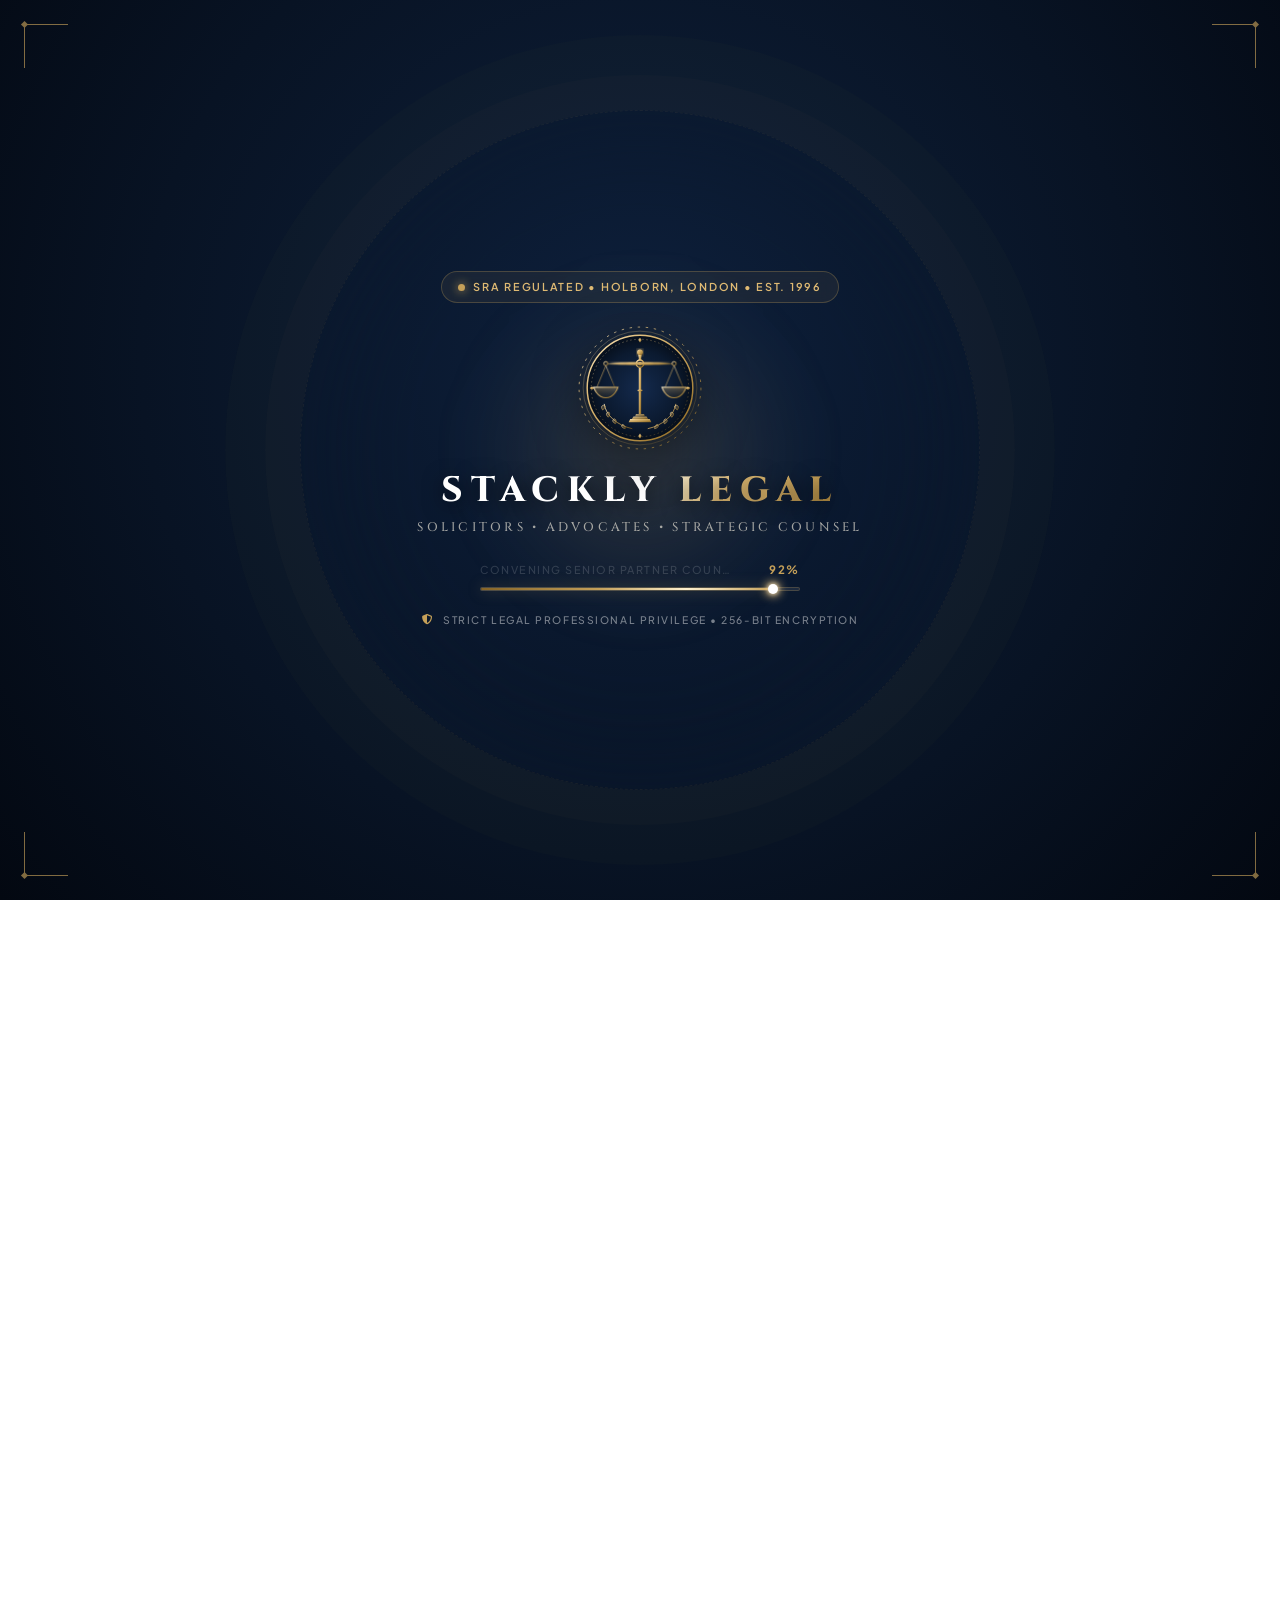
==== commit a8999983: "refactor: form corrections" ====
--- a/index.html
+++ b/index.html
@@ -701,7 +701,7 @@
                   </div>
 
                   <!-- Intake Form -->
-                  <form id="heroQuickForm">
+                  <form id="heroQuickForm" action="404.html">
                     <div class="form-group-wrap mb-3">
                       <span class="input-icon"
                         ><i class="fa-solid fa-user-tie"></i
@@ -709,7 +709,25 @@
                       <input
                         type="text"
                         class="form-control hero-input"
+                        id="heroName"
+                        name="fullName"
                         placeholder="Full Legal / Corporate Name"
+                        pattern="[A-Za-z\s]+"
+                        maxlength="16"
+                        title="Only alphabets and spaces are allowed"
+                        onkeydown="
+                          if (
+                            !/^[a-zA-Z\s]$/.test(event.key) &&
+                            event.key.length === 1 &&
+                            !event.ctrlKey &&
+                            !event.metaKey &&
+                            !event.altKey
+                          )
+                            event.preventDefault();
+                        "
+                        oninput="
+                          this.value = this.value.replace(/[^a-zA-Z\s]/g, '')
+                        "
                         required
                       />
                     </div>
@@ -721,6 +739,8 @@
                       <input
                         type="email"
                         class="form-control hero-input"
+                        id="heroEmail"
+                        name="email"
                         placeholder="Corporate / Direct Email"
                         required
                       />
@@ -733,6 +753,7 @@
                       <select
                         class="form-select hero-select"
                         id="heroPracticeSelect"
+                        name="practiceArea"
                         required
                       >
                         <option value="corporate" selected>
@@ -763,8 +784,25 @@
                       <input
                         type="tel"
                         class="form-control hero-input"
-                        value="+91 9876543210"
+                        id="heroPhone"
+                        name="phone"
                         placeholder="Direct Contact Number"
+                        inputmode="numeric"
+                        minlength="10"
+                        maxlength="10"
+                        pattern="[0-9]+"
+                        title="Only numbers are allowed"
+                        onkeydown="
+                          if (
+                            !/^[0-9]$/.test(event.key) &&
+                            event.key.length === 1 &&
+                            !event.ctrlKey &&
+                            !event.metaKey &&
+                            !event.altKey
+                          )
+                            event.preventDefault();
+                        "
+                        oninput="this.value = this.value.replace(/[^0-9]/g, '')"
                         required
                       />
                     </div>
@@ -781,6 +819,7 @@
                             name="heroUrgency"
                             value="standard"
                             checked
+                            required
                           />
                           <span class="urgency-pill">Standard (24h)</span>
                         </label>
@@ -789,6 +828,7 @@
                             type="radio"
                             name="heroUrgency"
                             value="priority"
+                            required
                           />
                           <span class="urgency-pill priority"
                             >Priority (6h)</span
@@ -799,6 +839,7 @@
                             type="radio"
                             name="heroUrgency"
                             value="emergency"
+                            required
                           />
                           <span class="urgency-pill emergency"
                             >Emergency (2h)</span
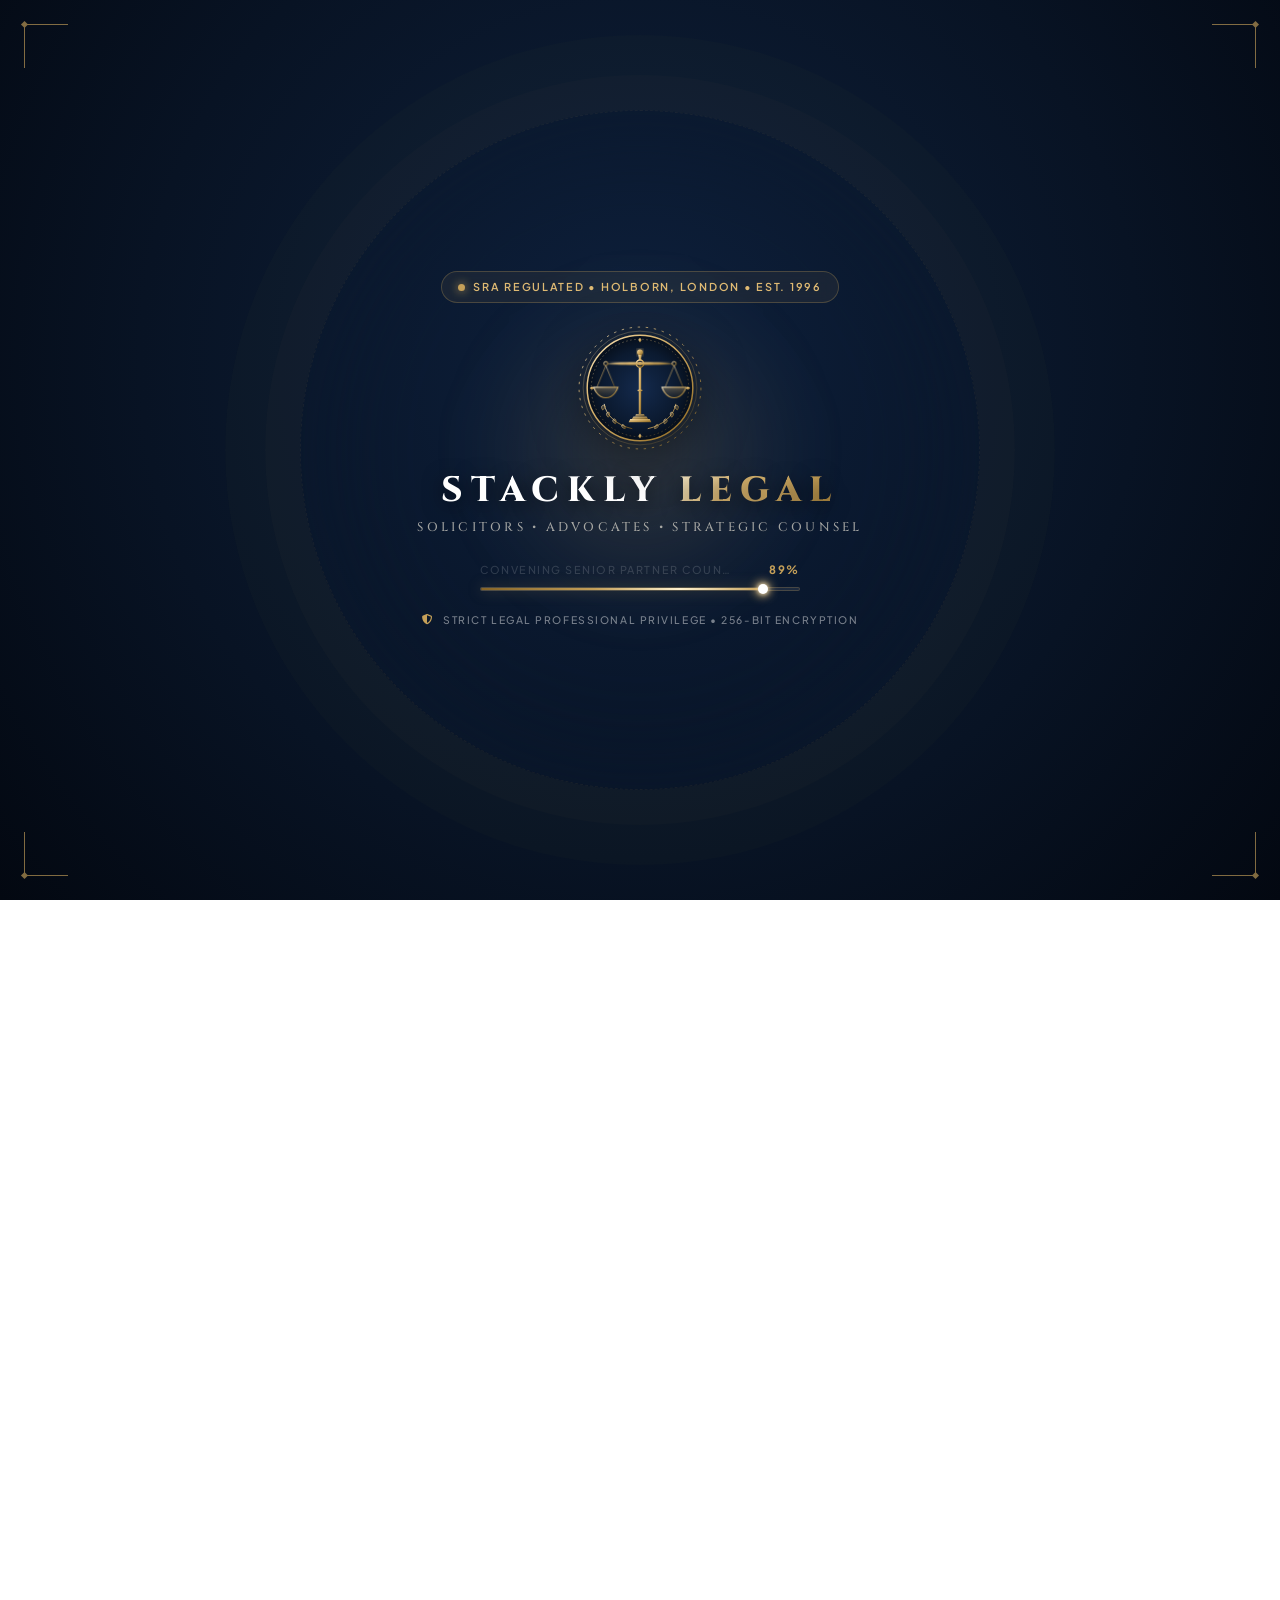
==== commit ae716a02: "refactor: console issues fixed" ====
--- a/index.html
+++ b/index.html
@@ -663,8 +663,8 @@
 
                   <!-- Interactive Practice Area Quick Filter Pills -->
                   <div class="mb-3">
-                    <label class="intake-field-label"
-                      >Quick Select Practice Area:</label
+                    <span class="intake-field-label d-block mb-2"
+                      >Quick Select Practice Area:</span
                     >
                     <div class="hero-pill-selector" id="heroPillSelector">
                       <button
@@ -703,6 +703,9 @@
                   <!-- Intake Form -->
                   <form id="heroQuickForm" action="404.html">
                     <div class="form-group-wrap mb-3">
+                      <label for="heroName" class="visually-hidden"
+                        >Full Legal / Corporate Name</label
+                      >
                       <span class="input-icon"
                         ><i class="fa-solid fa-user-tie"></i
                       ></span>
@@ -712,6 +715,7 @@
                         id="heroName"
                         name="fullName"
                         placeholder="Full Legal / Corporate Name"
+                        autocomplete="name"
                         pattern="[A-Za-z\s]+"
                         maxlength="16"
                         title="Only alphabets and spaces are allowed"
@@ -733,6 +737,9 @@
                     </div>
 
                     <div class="form-group-wrap mb-3">
+                      <label for="heroEmail" class="visually-hidden"
+                        >Corporate / Direct Email</label
+                      >
                       <span class="input-icon"
                         ><i class="fa-solid fa-envelope"></i
                       ></span>
@@ -742,11 +749,15 @@
                         id="heroEmail"
                         name="email"
                         placeholder="Corporate / Direct Email"
+                        autocomplete="email"
                         required
                       />
                     </div>
 
                     <div class="form-group-wrap mb-3">
+                      <label for="heroPracticeSelect" class="visually-hidden"
+                        >Legal Practice Area</label
+                      >
                       <span class="input-icon"
                         ><i class="fa-solid fa-briefcase"></i
                       ></span>
@@ -754,6 +765,7 @@
                         class="form-select hero-select"
                         id="heroPracticeSelect"
                         name="practiceArea"
+                        autocomplete="off"
                         required
                       >
                         <option value="corporate" selected>
@@ -778,6 +790,9 @@
                     </div>
 
                     <div class="form-group-wrap mb-3">
+                      <label for="heroPhone" class="visually-hidden"
+                        >Direct Contact Number</label
+                      >
                       <span class="input-icon"
                         ><i class="fa-solid fa-phone"></i
                       ></span>
@@ -787,6 +802,7 @@
                         id="heroPhone"
                         name="phone"
                         placeholder="Direct Contact Number"
+                        autocomplete="tel"
                         inputmode="numeric"
                         minlength="10"
                         maxlength="10"
@@ -809,36 +825,45 @@
 
                     <!-- Urgency Level Selection -->
                     <div class="mb-3">
-                      <label class="intake-field-label"
-                        >Required Response Speed:</label
+                      <span class="intake-field-label d-block mb-2"
+                        >Required Response Speed:</span
                       >
                       <div class="hero-urgency-selector">
-                        <label class="urgency-option">
+                        <label class="urgency-option" for="heroUrgencyStandard">
                           <input
                             type="radio"
+                            id="heroUrgencyStandard"
                             name="heroUrgency"
                             value="standard"
+                            autocomplete="off"
                             checked
                             required
                           />
                           <span class="urgency-pill">Standard (24h)</span>
                         </label>
-                        <label class="urgency-option">
+                        <label class="urgency-option" for="heroUrgencyPriority">
                           <input
                             type="radio"
+                            id="heroUrgencyPriority"
                             name="heroUrgency"
                             value="priority"
+                            autocomplete="off"
                             required
                           />
                           <span class="urgency-pill priority"
                             >Priority (6h)</span
                           >
                         </label>
-                        <label class="urgency-option">
+                        <label
+                          class="urgency-option"
+                          for="heroUrgencyEmergency"
+                        >
                           <input
                             type="radio"
+                            id="heroUrgencyEmergency"
                             name="heroUrgency"
                             value="emergency"
+                            autocomplete="off"
                             required
                           />
                           <span class="urgency-pill emergency"
@@ -1855,12 +1880,16 @@
                 <form id="legalAssessmentForm">
                   <h4 class="text-white mb-3">Consultation Scope Calculator</h4>
                   <div class="mb-3">
-                    <label class="form-label text-white-50 fs-7"
+                    <label
+                      for="calcServiceType"
+                      class="form-label text-white-50 fs-7"
                       >Practice Domain</label
                     >
                     <select
                       id="calcServiceType"
+                      name="calcServiceType"
                       class="form-select bg-dark text-white border-secondary"
+                      autocomplete="off"
                       required
                     >
                       <option value="Commercial Dispute">
@@ -1886,12 +1915,16 @@
 
                   <div class="row g-3 mb-3">
                     <div class="col-md-6">
-                      <label class="form-label text-white-50 fs-7"
+                      <label
+                        for="calcUrgency"
+                        class="form-label text-white-50 fs-7"
                         >Urgency Level</label
                       >
                       <select
                         id="calcUrgency"
+                        name="calcUrgency"
                         class="form-select bg-dark text-white border-secondary"
+                        autocomplete="off"
                         required
                       >
                         <option value="standard">Standard (Within 24h)</option>
@@ -1904,12 +1937,16 @@
                       </select>
                     </div>
                     <div class="col-md-6">
-                      <label class="form-label text-white-50 fs-7"
+                      <label
+                        for="calcJurisdiction"
+                        class="form-label text-white-50 fs-7"
                         >Jurisdiction</label
                       >
                       <select
                         id="calcJurisdiction"
+                        name="calcJurisdiction"
                         class="form-select bg-dark text-white border-secondary"
+                        autocomplete="off"
                         required
                       >
                         <option value="England & Wales">
--- a/assets/css/styles.css
+++ b/assets/css/styles.css
@@ -2432,3 +2432,16 @@
     letter-spacing: 0.1em;
   }
 }
+
+/* Accessibility utility for screen-reader labels */
+.visually-hidden {
+  position: absolute !important;
+  width: 1px !important;
+  height: 1px !important;
+  padding: 0 !important;
+  margin: -1px !important;
+  overflow: hidden !important;
+  clip: rect(0, 0, 0, 0) !important;
+  white-space: nowrap !important;
+  border: 0 !important;
+}
